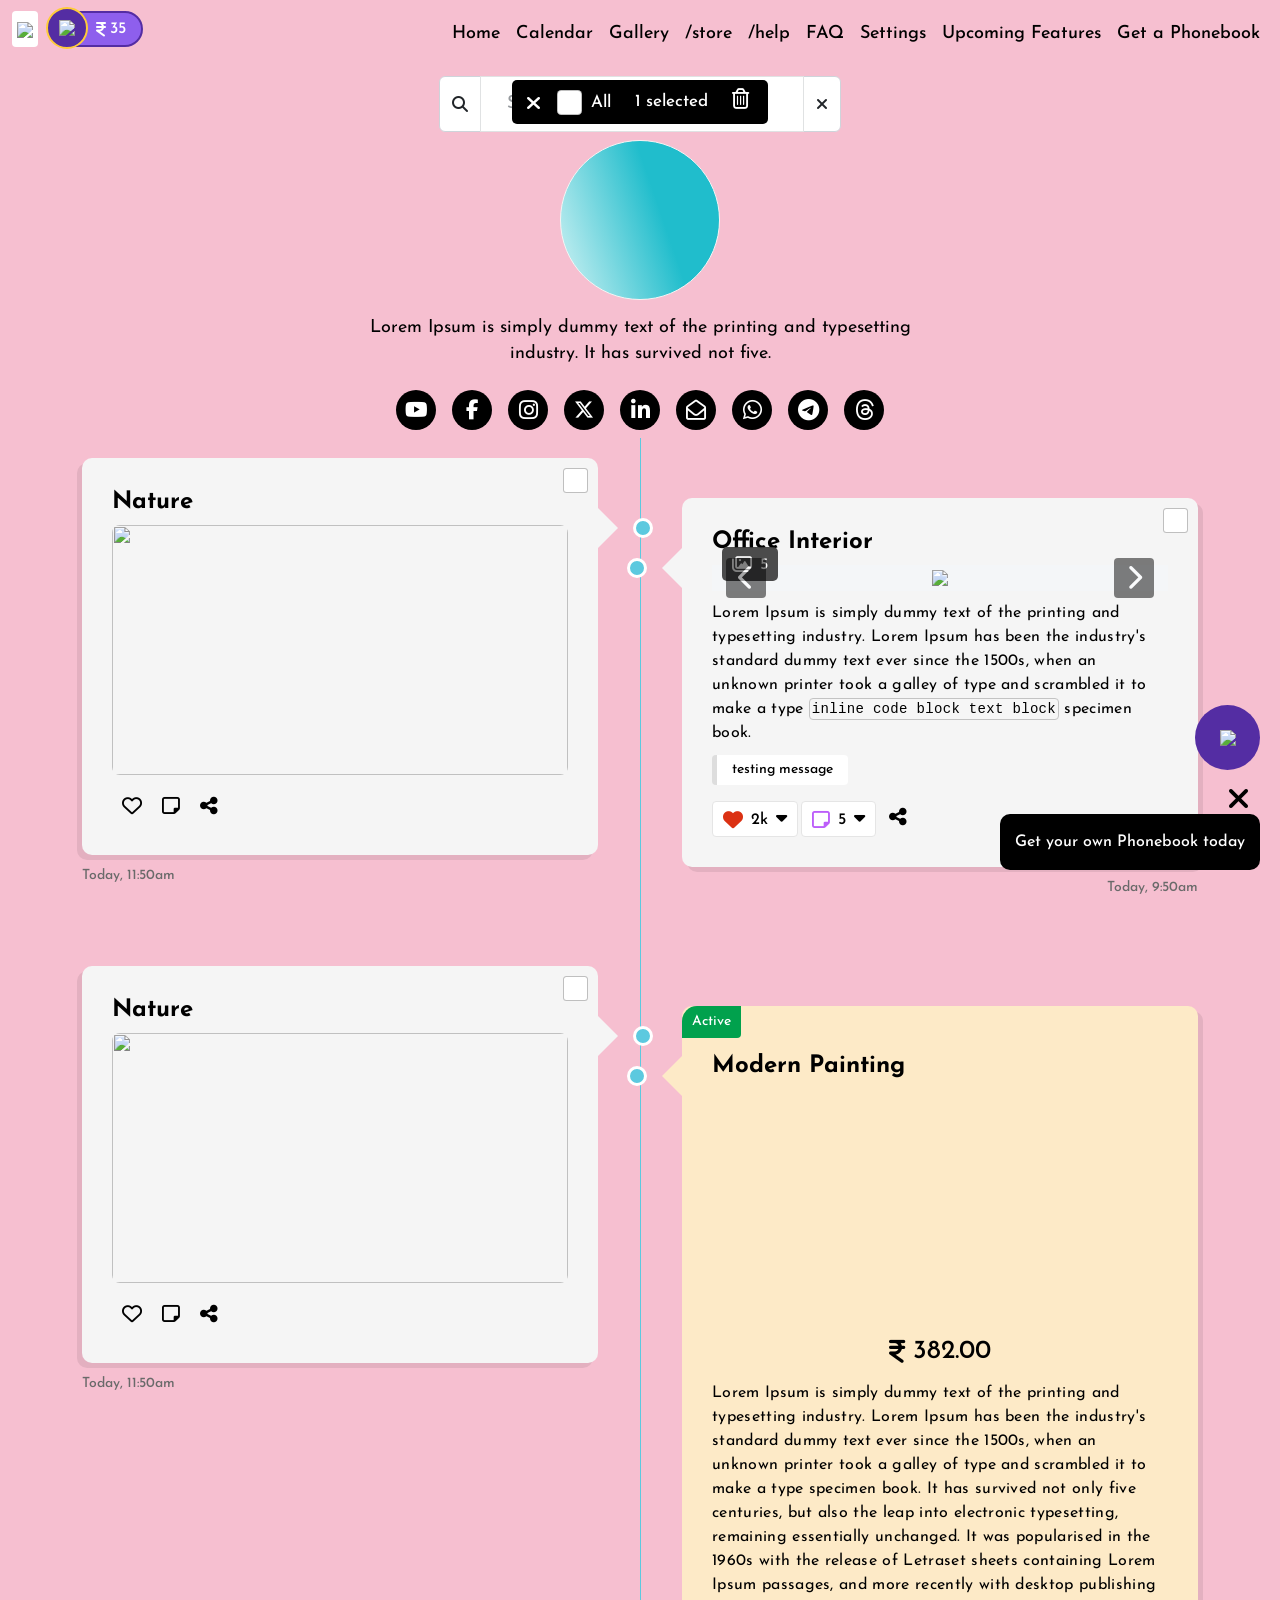
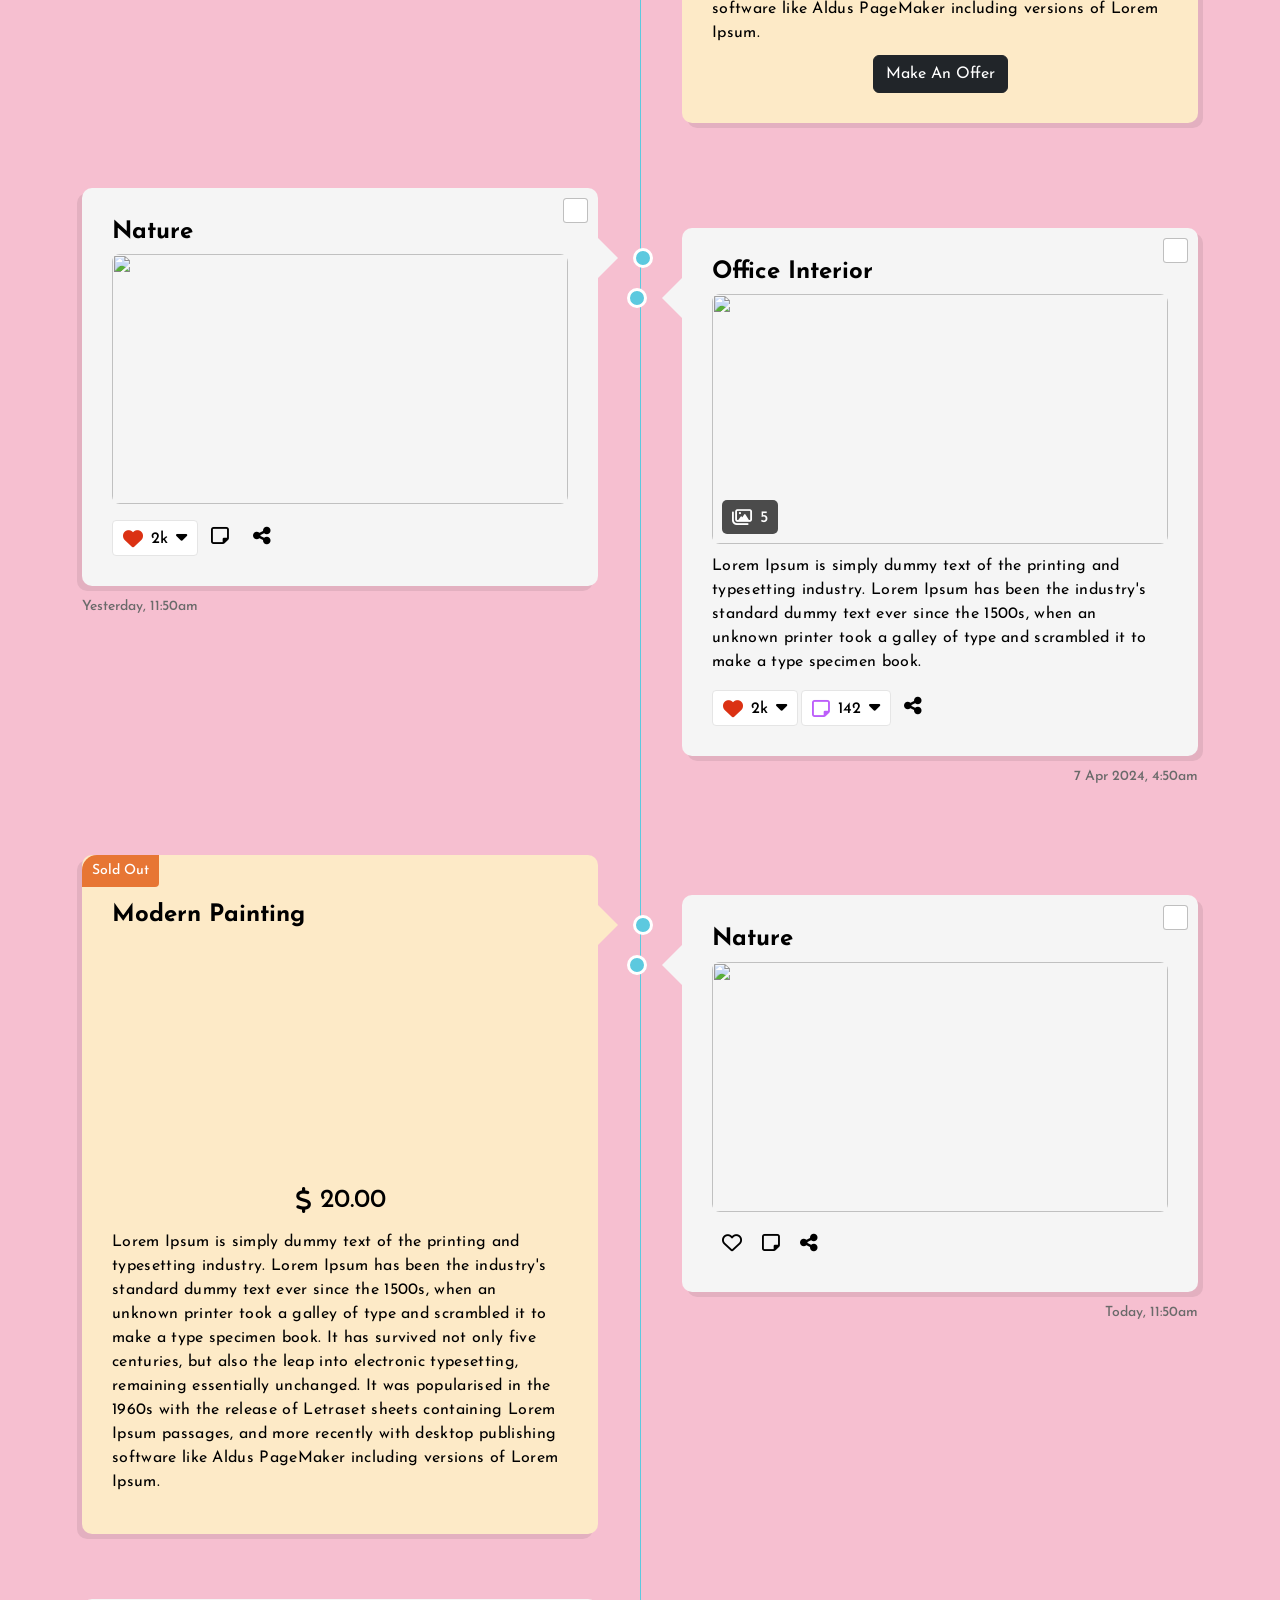
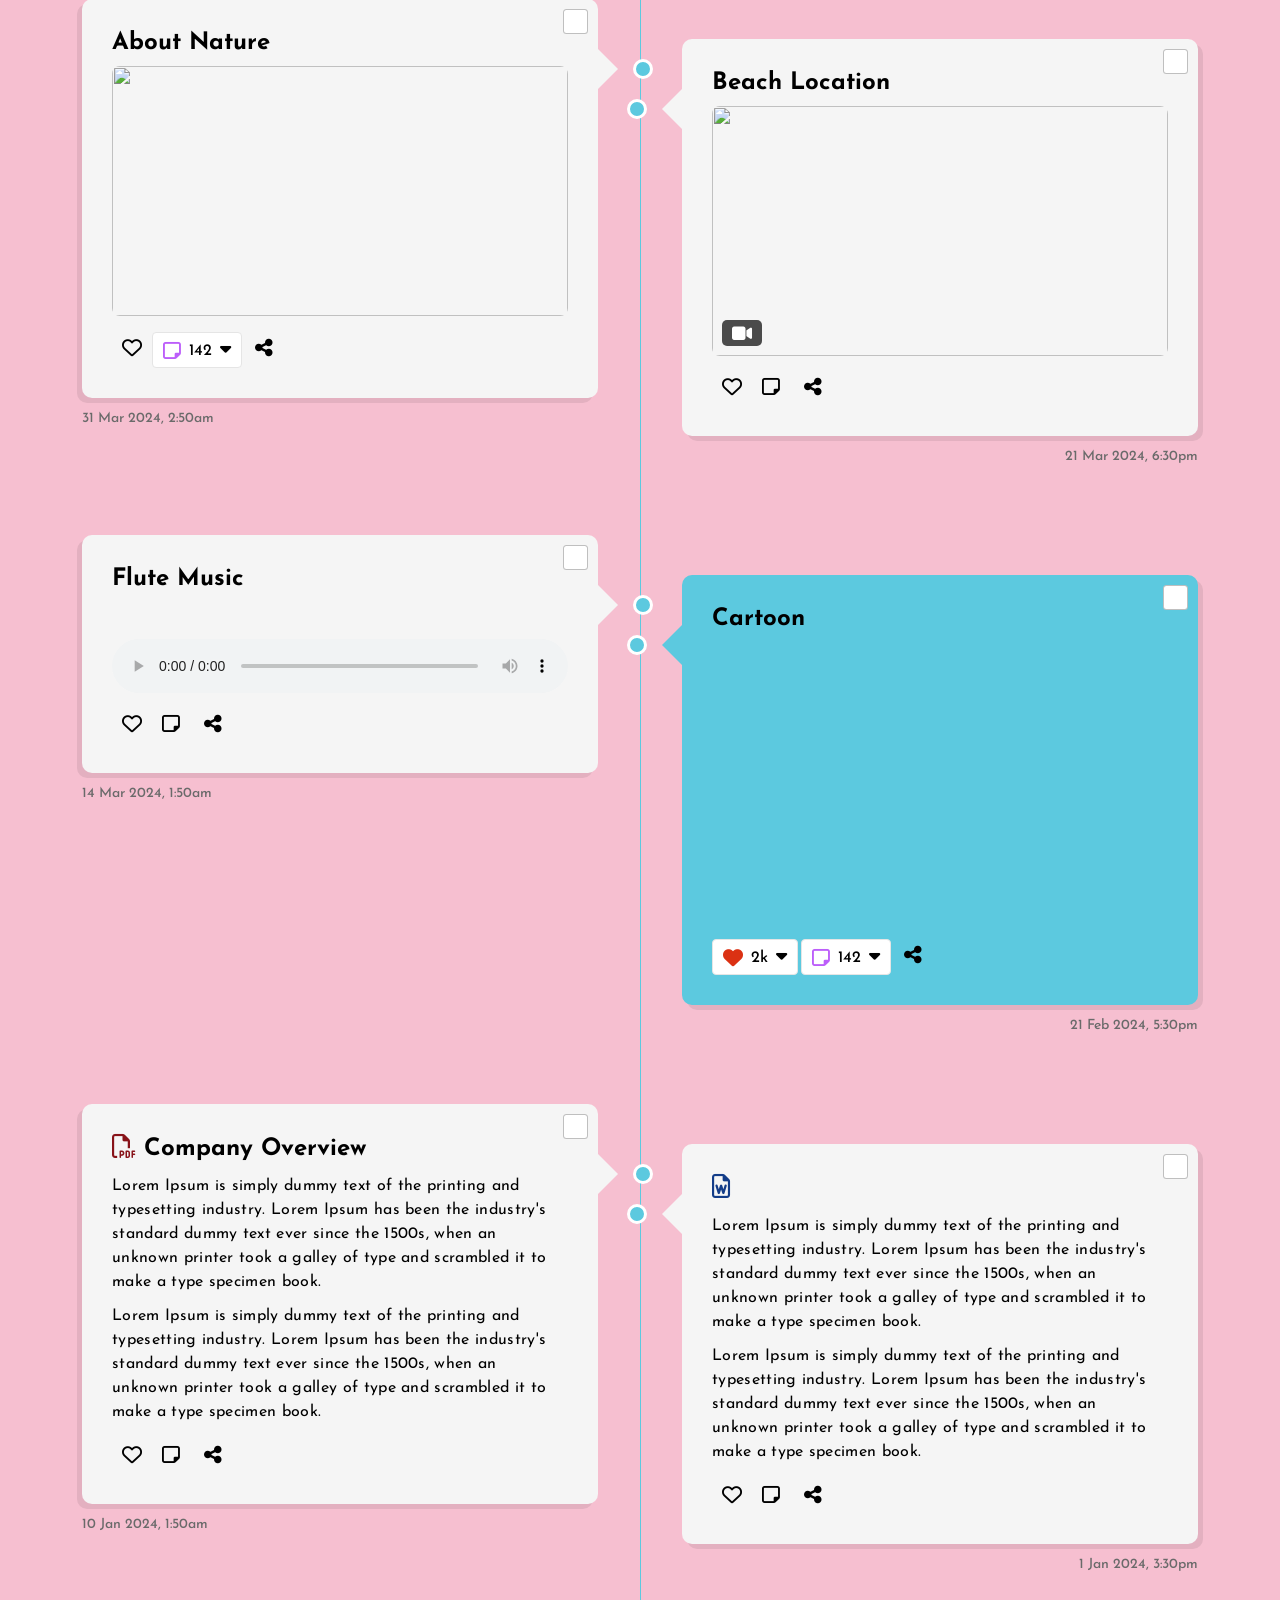
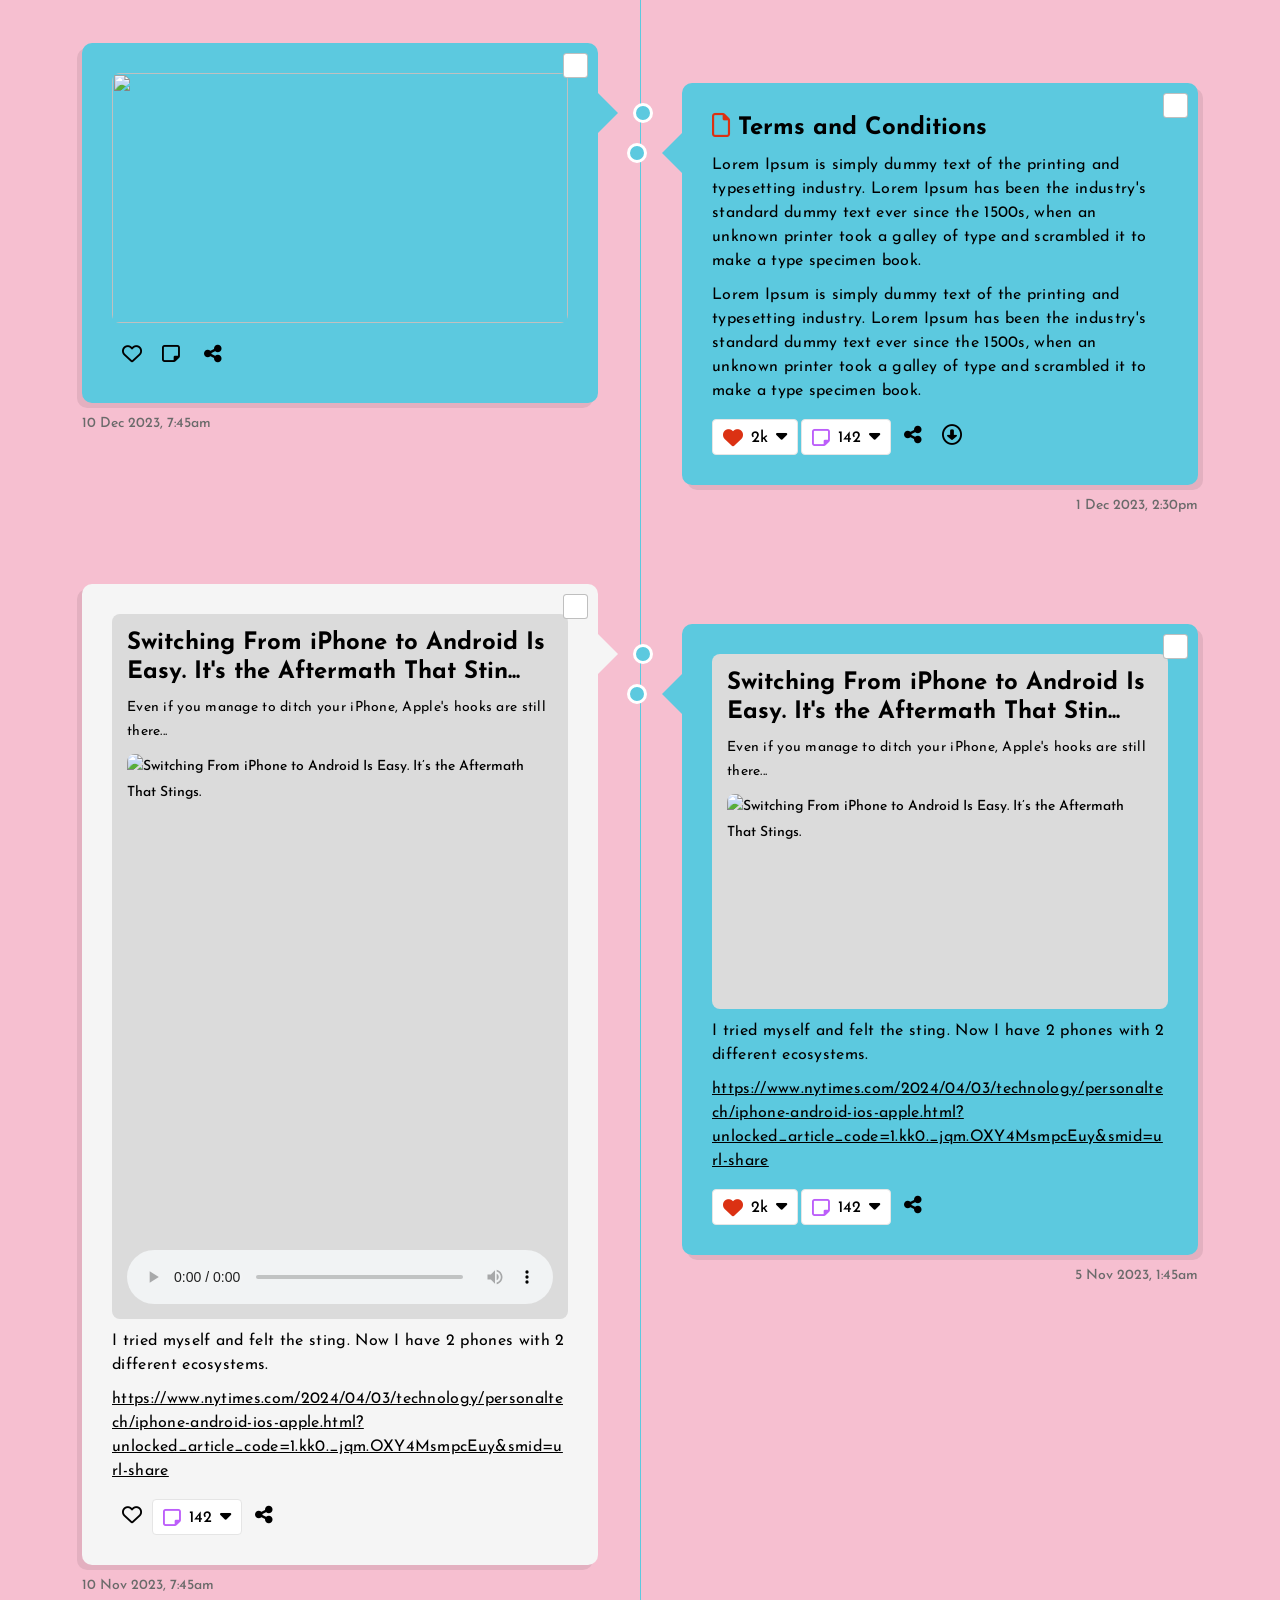
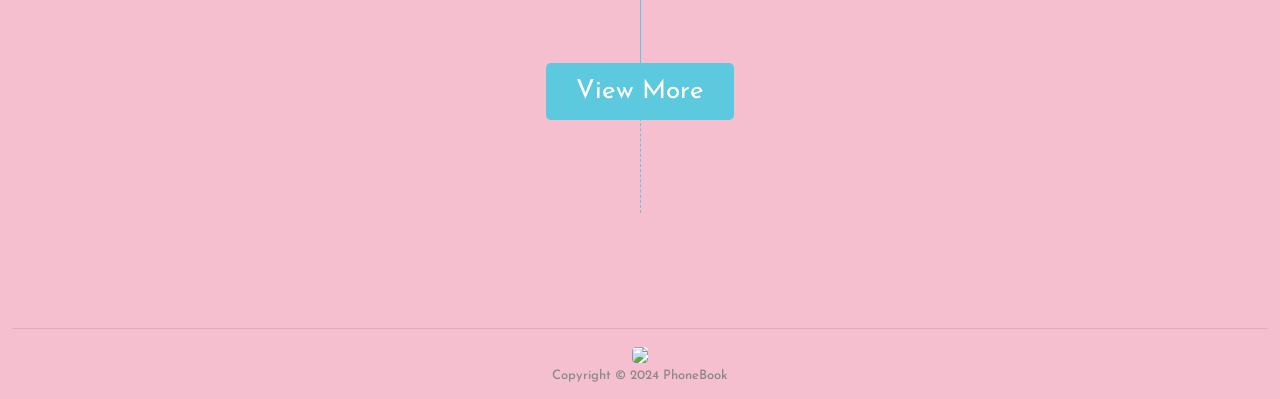
==== index.html @ 270ce1cf "Add files via upload" ====
<!doctype html>
<html class="no-js" lang="zxx">
   

<head>
      <meta charset="utf-8">
      <meta http-equiv="x-ua-compatible" content="ie=edge">
      <title>PhoneBook</title>
      <meta name="description" content="">
      <meta name="viewport" content="width=device-width, initial-scale=1">

      
      <link rel="shortcut icon" href="assets/img/favicon/favicon.ico" type="image/x-icon">
      <link rel="icon" href="assets/img/favicon/favicon.ico" type="image/x-icon">
      <!-- <link rel="shortcut icon" type="image/x-icon" href="assets/img/favicon/favicon.png"> -->

      <link rel="apple-touch-icon" sizes="57x57" href="assets/img/favicon/apple-icon-57x57.png">
      <link rel="apple-touch-icon" sizes="60x60" href="assets/img/favicon/apple-icon-60x60.png">
      <link rel="apple-touch-icon" sizes="72x72" href="assets/img/favicon/apple-icon-72x72.png">
      <link rel="apple-touch-icon" sizes="76x76" href="assets/img/favicon/apple-icon-76x76.png">
      <link rel="apple-touch-icon" sizes="114x114" href="assets/img/favicon/apple-icon-114x114.png">
      <link rel="apple-touch-icon" sizes="120x120" href="assets/img/favicon/apple-icon-120x120.png">
      <link rel="apple-touch-icon" sizes="144x144" href="assets/img/favicon/apple-icon-144x144.png">
      <link rel="apple-touch-icon" sizes="152x152" href="assets/img/favicon/apple-icon-152x152.png">
      <link rel="apple-touch-icon" sizes="180x180" href="assets/img/favicon/apple-icon-180x180.png">
      <link rel="icon" type="image/png" sizes="192x192"  href="assets/img/favicon/android-icon-192x192.png">
      <link rel="icon" type="image/png" sizes="32x32" href="assets/img/favicon/favicon-32x32.png">
      <link rel="icon" type="image/png" sizes="96x96" href="assets/img/favicon/favicon-96x96.png">
      <link rel="icon" type="image/png" sizes="16x16" href="assets/img/favicon/favicon-16x16.png">
      <link rel="manifest" href="assets/img/favicon/manifest.json">
      <meta name="msapplication-TileColor" content="#ffffff">
      <meta name="msapplication-TileImage" content="assets/img/favicon/ms-icon-144x144.png">
      <meta name="theme-color" content="#ffffff">



      <link rel="preconnect" href="https://fonts.googleapis.com">
      <link rel="preconnect" href="https://fonts.gstatic.com" crossorigin>
      <link href="https://fonts.googleapis.com/css2?family=Josefin+Sans:ital,wght@0,100..700;1,100..700&family=Poppins:ital,wght@0,100;0,200;0,300;0,400;0,500;0,600;0,700;0,800;0,900;1,100;1,200;1,300;1,400;1,500;1,600;1,700;1,800;1,900&display=swap" rel="stylesheet">


      <!-- CSS here -->
      <link rel="stylesheet" href="assets/css/bootstrap.css">
      <link rel="stylesheet" href="assets/css/customstyle.css">

      <link rel="stylesheet" href="assets/css/background.css">

      <link rel="stylesheet" href="plugins/css/calendar.css">

      <link rel="stylesheet" href="assets/css/animate.css">
      <!-- <link rel="stylesheet" href="assets/css/font-awesome-pro.css"> -->
      <link rel="stylesheet" href="https://cdnjs.cloudflare.com/ajax/libs/font-awesome/6.5.2/css/all.min.css" integrity="sha512-SnH5WK+bZxgPHs44uWIX+LLJAJ9/2PkPKZ5QiAj6Ta86w+fsb2TkcmfRyVX3pBnMFcV7oQPJkl9QevSCWr3W6A==" crossorigin="anonymous" referrerpolicy="no-referrer" />
      <link rel="stylesheet" href="assets/css/spacing.css">
      <link rel="stylesheet" href="assets/css/main.css">



   </head>
   <body class="accent-custom accent_rose">
      <!-- <body class="accent-custom accent_black"> -->
   <!--<body class="accent-custom">-->

      <div class="content">

     
       <!-- header area start -->
       <header>
         <nav class="navbar navbar-expand-xl fixed-top">
            <div class="container-fluid">
               
             
              <a class="navbar-brand" href="index.html">
               <img src="assets/img/logo.png" border="0" class="desktop_logo"/>
              </a>

              <div class="rewards position-relative me-auto">
               <div class="rewards_imgbg"><img src="assets/img/rewards.png" border="0"/></div>
               <i class="fa-solid fa-indian-rupee-sign me-1"></i>35
              </div>

              <button class="navbar-toggler" type="button" data-bs-toggle="collapse" data-bs-target="#navbarToggler" aria-controls="navbarToggler" aria-expanded="false" aria-label="Toggle navigation">
               <span class="navbar-toggler-icon"><i class="fa-solid fa-bars f_30"></i></span>
             </button>
              
              <div class="collapse navbar-collapse" id="navbarToggler">
                <ul class="navbar-nav ms-auto mb-2 mb-lg-0">
                 
                  <li class="nav-item">
                     <a class="nav-link" href="index.html">Home </a>
                  </li>
                  <li class="nav-item">
                     <a class="nav-link crsr_pntr" data-bs-toggle="modal" data-bs-target="#modalcalendar">Calendar </a>
                  </li>
                  <li class="nav-item">
                     <a class="nav-link" href="gallery.html">Gallery </a>
                  </li>
                  <li class="nav-item">
                     <a class="nav-link" href="store.html">/store </a>
                  </li>
                  <li class="nav-item">
                     <a class="nav-link" href="help.html">/help</a>
                  </li>
                  <li class="nav-item">
                     <a class="nav-link" href="faq.html">FAQ</a>
                  </li>
                  <li class="nav-item">
                     <a class="nav-link" href="settings.html">Settings</a>
                  </li>
                  <li class="nav-item">
                     <a class="nav-link" href="upcoming_features.html">Upcoming Features</a>
                  </li> 
                  <li class="nav-item">
                     <a class="nav-link" href="get_phonebook.html">Get a Phonebook</a>
                  </li>
                
                </ul>
              </div>

              <div class="header_icons header_myprofile_div" style="display: none;">

               <!-- <div class="nav-item dropdown">
                  <a class="nav-link dropdown-toggle" href="#" id="navbarTogglerDropdown" role="button" data-bs-toggle="dropdown" aria-expanded="false">
                     <span class="header_all_icon"><i class="fa-solid fa-circle-user f_30" title="Profile"></i></span>
                  </a>
                  <ul class="dropdown-menu dropdown-menu-end" aria-labelledby="navbarTogglerDropdown">
                    <li><a class="dropdown-item" href="#">Login</a></li>
                    <li><a class="dropdown-item" href="#">Signup</a></li>
                    <li><hr class="dropdown-divider"></li>
                    <li><a class="dropdown-item" href="#">Logout</a></li>
                  </ul>
               </div> -->

               <span class="header_all_icon">
                  <!-- <i class="fa-solid fa-circle-user f_30" title="Profile"></i> -->
                  <span class="nav_user contact_pic bg_contact1 mr-3 ml-3">
                     A
                  </span>
               </span>
              
            </div>
   
            </div>
          </nav>
      </header>
      <!-- header area end -->


      <main>

         <!-- shop area start -->
         <section class="tp-shop-area pt-140 pb-120">
            <div class="container-fluid">

               <div class="row justify-content-center searchwrapper">
                  <div class="col-12 col-lg-4 col-xl-4">
                     <div class="position-relative searchmrgntop">
                     <div class="input-group mb-3">
                        <span class="input-group-text">
                           <i class="fa-solid fa-magnifying-glass crsr_pntr"></i>
                        </span>
                        <input type="text" class="form-control search_frmcntrl" placeholder="Search">
                        <!--Clear search - show this span when needed and NOT by default-->
                        <span class="input-group-text">
                           <i class="fa-solid fa-xmark crsr_pntr"></i>
                        </span>
                        <!--Clear search - show this span when needed and NOT by default-->
                        
                     </div>

                     <div class="search_suggestion_div" style="display: none;">
                        <div class="search_suggest_list scrollbar_style">
                           <div class="search_suggest_item">Beach Location</div>
                           <div class="search_suggest_item">Coffee</div>
                           <div class="search_suggest_item">Company Overview</div>
                           <div class="search_suggest_item">Conditions</div>
                           <div class="search_suggest_item">Interior</div>
                           <div class="search_suggest_item">Nature</div>
                           <div class="search_suggest_item">Printer</div>
                           <div class="search_suggest_item">Terms</div>
                        </div>
                     </div>

                     </div>

                      
                  </div>
               </div> 


               <div class="row">
                  <div class="col-12 col-lg-12 col-xl-12">
                     <div class="tp-shop-main-wrapper bg-white">
                        
                        <div>
                        <div class="tp_profilephoto_wrapper">
                           <div class="tp_profilephoto_imgwrapper" style="background: rgb(175,232,236);
                           background: -moz-linear-gradient(71deg, rgba(175,232,236,1) 12%, rgba(32,189,204,1) 61%);
                           background: -webkit-linear-gradient(71deg, rgba(175,232,236,1) 12%, rgba(32,189,204,1) 61%);
                           background: linear-gradient(71deg, rgba(175,232,236,1) 12%, rgba(32,189,204,1) 61%);
                           filter: progid:DXImageTransform.Microsoft.gradient(startColorstr="#afe8ec",endColorstr="#20bdcc",GradientType=1);">
                              <!-- <img src="assets/img/avatar1.png" border="0"/> -->
                           </div>

                           <div class="tp_profilephoto_imgwrapper" style="display:none;">
                              <img src="assets/img/avatar1.png" border="0"/>
                           </div>

                           <!-- <div class="w-100 text-center mt-4 mb-25">
                              <h2>Today <span class="crsr_pntr f_lightblue" data-bs-toggle="modal" data-bs-target="#modalcalendar"><i class="fa-regular fa-calendar-days ms-3 f_30"></i></span></h2>
                           </div> -->

                        </div>    

                        <div class="tp_profilephoto_wrapper" style="display: none;">
                           <div class="tp_profilephoto_imgwrapper_badge">
                              <img src="assets/img/badges/youtube_fan.png" border="0"/>
                           </div>

                        </div>  
                        
                        <div class="aboutme_wrapper mt-15">
                           <div class="container">
                              <div class="row justify-content-center">
                              <div class="col-12 col-sm-10 col-md-8 col-lg-6">
                                <p>Lorem Ipsum is simply dummy text of the printing and typesetting industry. It has survived not five.</p>
                                <div class="myprofiles_div">
                                 <a href="#" target="_blank" class="m-2">
                                  <div class="myprofiles_list bg_singleclr">
                                    <i class="fa-brands fa-youtube f_20"></i>
                                  </div>
                                 </a>

                                 <a href="#" target="_blank" class="m-2">
                                    <div class="myprofiles_list bg_singleclr">
                                      <i class="fa-brands fa-facebook-f f_20"></i>
                                    </div>
                                 </a>

                                 <a href="#" target="_blank" class="m-2">
                                    <div class="myprofiles_list bg_singleclr">
                                      <i class="fa-brands fa-instagram f_22"></i>
                                    </div>
                                 </a>

                                 <a href="#" target="_blank" class="m-2">
                                    <div class="myprofiles_list bg_singleclr">
                                      <i class="fa-brands fa-x-twitter f_20"></i>
                                    </div>
                                 </a>

                                 <a href="#" target="_blank" class="m-2">
                                    <div class="myprofiles_list bg_singleclr">
                                      <i class="fa-brands fa-linkedin-in f_22"></i>
                                    </div>
                                 </a>

                                 <a href="#" target="_blank" class="m-2">
                                    <div class="myprofiles_list bg_singleclr">
                                       <i class="fa-regular fa-envelope-open f_20"></i>
                                    </div>
                                 </a>

                                 <a href="#" target="_blank" class="m-2">
                                    <div class="myprofiles_list bg_singleclr">
                                       <i class="fa-brands fa-whatsapp f_22"></i>
                                    </div>
                                 </a>

                                 <a href="#" target="_blank" class="m-2">
                                    <div class="myprofiles_list bg_singleclr">
                                       <i class="fa-brands fa-telegram f_22"></i>
                                    </div>
                                 </a>

                                 <a href="#" target="_blank" class="m-2">
                                    <div class="myprofiles_list bg_singleclr">
                                       <i class="fa-brands fa-threads f_22"></i>
                                    </div>
                                 </a>



                                
                                </div>
                              </div>
                              </div>
                           </div>
                        </div>

                       <div class="tp_image_gallery">
                        <!--<div class="container">--> <!--REMOVE THIS CONTAINER-->
                            <section class="white-bg padding-top-bottom">
                                <div class="container">
                                    <div class="timeline">
                                        <!-- <div class="date-title">
                                            <span>
                                              <a href="#"><span class="p-0 me-2 datearrow" data-bs-toggle="modal" data-bs-target="#modalcalendar"><i class="fa-regular fa-arrow-left-long"></i></span></a> Today <a href="#"><span class="p-0 ms-2 datearrow" data-bs-toggle="modal" data-bs-target="#modalcalendar"><i class="fa-regular fa-arrow-right-long"></i></span></a>
                                            </span>
                                        </div> -->

                                        <div class="row">
                                            <div class="col-12 col-sm-12 col-md-6 news-item">
                                                <div class="news-content">

                                                   <div class="chkbx_div">
                                                      <div class="chkbx_innerdiv"><input class="form-check-input checkboxdel" type="checkbox" id="checkboxdel1" value=""></div>
                                                    </div>
                                                  
                                                    <h2 class="news-title">Nature</h2>
                                                    <div class="news-media" data-bs-toggle="modal" data-bs-target="#modalviewimage">
                                                            <img class="img-responsive" src="assets/img/sample1.jpeg" alt="">
                                                    </div>
                                                    <!-- <p>Lorem Ipsum is simply dummy text of the printing and typesetting industry. </p> -->

                                                    <div class="allcontent_wrapper mt-3">
                                                   
      
                                                         <div class="doc_type">
                                                            <span class="crsr_pntr"><i class="fa-regular fa-heart" data-bs-toggle="modal" data-bs-target="#modallikecomment"></i><!--<i class="fa-solid fa-heart"></i>--></span>
                                                         </div>

                                                         <div class="doc_type">
                                                            <span class="crsr_pntr"><i class="fa-regular fa-note-sticky"  data-bs-toggle="modal" data-bs-target="#modallikecomment"></i></span>
                                                         </div>
      
                                                         <div class="doc_type">
                                                            
                                                            <div class="btn-group share_btngrp">
                                                               <button class="dropdown-toggle" type="button" data-bs-toggle="dropdown" aria-expanded="false">
                                                                  <span class="crsr_pntr"><i class="fa-solid fa-share-nodes"></i></span>
                                                               </button>
                                                               <ul class="dropdown-menu mt-4">
                                                                  <a href="#"><i class="fa-regular fa-clipboard f_19"></i></a>
                                                                  <a href="#"><i class="fa-brands fa-whatsapp fc_whatsapp"></i></a>
                                                                  <a href="#"><i class="fa-brands fa-facebook-f fc_facebook"></i></a>
                                                                  <a href="#"><i class="fa-brands fa-x-twitter fc_twitter"></i></a>
                                                                  <a href="#"><i class="fa-brands fa-instagram fc_instagram f_22"></i></a>
                                                                  <a href="#"><i class="fa-brands fa-linkedin-in fc_linkedin f_22"></i></a>
                                                                </ul>
                                                             </div>
                                                         </div>

                                                         <!-- <div class="doc_type">
                                                            <span class="crsr_pntr"><i class="fa-regular fa-clipboard"></i></span>
                                                         </div>
      
                                                         <div class="doc_type">
                                                            <span class="crsr_pntr"><i class="fa-regular fa-circle-down"></i></span>
                                                         </div> -->
      
                                                
      
                                                      <!-- <div class="col-6 col-lg-6">
      
                                                         <div class="d-flex flex-row flex-wrap justify-content-end">
      
                                                         <div class="doc_type">
                                                            <span class="crsr_pntr"><i class="fa-regular fa-clipboard"></i></span>
                                                         </div>
      
                                                         <div class="doc_type">
                                                            <span class="crsr_pntr"><i class="fa-regular fa-circle-down"></i></span>
                                                         </div>
      
                                                         </div>
      
                                                      </div>    -->
      
                                                    </div>

                                                  

                                                    
                                                </div>
                                                <div class="timestamp pt-2">Today, 11:50am</div>
                                                
                                            </div>
                        
                                            <div class="col-12 col-sm-12 col-md-6 news-item right">
                                               <div class="news-content">

                                                <div class="chkbx_div">
                                                   <div class="chkbx_innerdiv"><input class="form-check-input checkboxdel" type="checkbox" id="checkboxdel2" value="" name="checkboxdel2"></div>
                                                 </div>
                                                    
                                                    <h2 class="news-title">Office Interior </h2>
                                                    <!-- <div class="news-media">
                                                            <img class="img-responsive" src="assets/img/sample1.png" alt="">
                                                       
                                                            <div class="dsply_type"><i class="fa-regular fa-images me-2"></i>5</div>

                                                    </div> -->


                                                    <div>
                                                      <div id="carouselphotoIndicators" class="carousel slide" data-bs-ride="carousel" data-bs-pause="false">
                    
                                                         <div class="carousel-inner">
                                                           <div class="carousel-item active">
                                                             <img src="assets/img/sample1.png">
                                                           </div>
                                                           <div class="carousel-item">
                                                            <img src="assets/img/sample2.png">
                                                           </div>
                                                           <div class="carousel-item">
                                                            <img src="assets/img/sample3.png">
                                                           </div>
                                                           <div class="carousel-item">
                                                            <img src="assets/img/sample4.png">
                                                          </div>
                                                          <div class="carousel-item">
                                                            <img src="assets/img/sample5.png">
                                                          </div>
                                                         </div>
                                                         <button class="carousel-control-prev" type="button" data-bs-target="#carouselphotoIndicators" data-bs-slide="prev">
                                                           <span class="carousel-control-prev-icon" aria-hidden="true"><i class="fa-solid fa-chevron-left"></i></span>
                                                           <span class="visually-hidden">Previous</span>
                                                         </button>
                                                         <button class="carousel-control-next" type="button" data-bs-target="#carouselphotoIndicators" data-bs-slide="next">
                                                           <span class="carousel-control-next-icon" aria-hidden="true"><i class="fa-solid fa-chevron-right"></i></span>
                                                           <span class="visually-hidden">Next</span>
                                                         </button>

                                                         <div class="dsply_type"><i class="fa-regular fa-images me-2"></i>5</div>

                                                       </div>

                                                       
                                                    </div>


                                                    <p>Lorem Ipsum is simply dummy text of the printing and typesetting industry. Lorem Ipsum has been the industry's standard dummy text ever since the 1500s, when an unknown printer took a galley of type and scrambled it to make a type <code class="codebrdr">inline code block text block</code>
                                                      specimen book.
                                                   </p>
                                                   <blockquote class="blockqte_bg">testing message</blockquote>

                                                   <div class="allcontent_wrapper mt-3">
      
                                                         <div class="doc_type doc_bg">
                                                            <span class="crsr_pntr"><!--<i class="fa-regular fa-heart"></i>--><i class="fa-solid fa-heart f_red me-2 posrel_top3"></i>2k<i class="fa-solid fa-caret-down f_18 like_view1 ms-2"></i></span>
                                                         </div>

                                                        

      
                                                         <div class="doc_type doc_bg">
                                                            <span class="crsr_pntr"><i class="fa-regular fa-note-sticky f_purple me-2 posrel_top3"></i>5<i class="fa-solid fa-caret-down f_18 comment_view1 ms-2"></i></span>
                                                         </div>
      
                                                         <div class="doc_type">
                                                            
                                                            <div class="btn-group share_btngrp">
                                                               <button class="dropdown-toggle" type="button" data-bs-toggle="dropdown" aria-expanded="false">
                                                                  <span class="crsr_pntr"><i class="fa-solid fa-share-nodes"></i></span>
                                                               </button>
                                                               <ul class="dropdown-menu mt-4">
                                                                  <a href="#"><i class="fa-regular fa-clipboard f_19"></i></a>
                                                                  <a href="#"><i class="fa-brands fa-whatsapp fc_whatsapp"></i></a>
                                                                  <a href="#"><i class="fa-brands fa-facebook-f fc_facebook"></i></a>
                                                                  <a href="#"><i class="fa-brands fa-x-twitter fc_twitter"></i></a>
                                                                  <a href="#"><i class="fa-brands fa-instagram fc_instagram f_22"></i></a>
                                                                  <a href="#"><i class="fa-brands fa-linkedin-in fc_linkedin f_22"></i></a>
                                                                  
                                                                </ul>
                                                             </div>
                                                         </div>

                                                         <!-- <div class="doc_type">
                                                            <span class="crsr_pntr"><i class="fa-regular fa-clipboard"></i></span>
                                                         </div>
      
                                                         <div class="doc_type">
                                                            <span class="crsr_pntr"><i class="fa-regular fa-circle-down"></i></span>
                                                         </div> -->
      
                                                      <!-- <div class="col-6 col-lg-6">
      
                                                         <div class="d-flex flex-row flex-wrap justify-content-end">
      
                                                         <div class="doc_type">
                                                            <span class="crsr_pntr"><i class="fa-regular fa-clipboard"></i></span>
                                                         </div>
      
                                                         <div class="doc_type">
                                                            <span class="crsr_pntr"><i class="fa-regular fa-circle-down"></i></span>
                                                         </div>
      
                                                         </div>
      
                                                      </div>    -->
      
                                                   </div>

                                                   <div class="comment_overlay scrollbar_style like_section1" style="display: none;">
                                                      

                                                      <div class="card bg_transparent">
                                                       <div class="card-header nobrdr_rds brdr_btm_line post_comments_header">
                                                         <div class="d-flex flex-row flex-wrap w-100">
                                                         <div class="col-7 f_white f_20">Likes</div>
                                                         <div class="col-5 justify-content-end txtalgn_rgt"><a class="like_close1 crsr_pntr"><i class="fa-solid fa-xmark f_white f_20 pt-1"></i></a></div>
                                                         </div>
                                                       </div>

                                                      <div class="card-body">

                                                      <div class="post_comments_list">

                                                         <!-- <div class="w-100 text-center py-3 f_17 f_white">No likes yet</div> -->

                                                        <div class="post_comments_item mb-2">

                                                         <div class="post_comments_thumb">
                                                            <div class="tp_profilephoto_wrapper">
                                                               <div class="tp_profilephoto_imgwrapper" style="display:none; background: rgb(175,232,236);
                                                               background: -moz-linear-gradient(71deg, rgba(175,232,236,1) 12%, rgba(32,189,204,1) 61%);
                                                               background: -webkit-linear-gradient(71deg, rgba(175,232,236,1) 12%, rgba(32,189,204,1) 61%);
                                                               background: linear-gradient(71deg, rgba(175,232,236,1) 12%, rgba(32,189,204,1) 61%);
                                                               filter: progid:DXImageTransform.Microsoft.gradient(startColorstr="#afe8ec",endColorstr="#20bdcc",GradientType=1);">
                                                                  <!-- <img src="assets/img/avatar1.png" border="0"/> -->
                                                               </div>
                                    
                                                               <div class="tp_profilephoto_imgwrapper">
                                                                  <img src="assets/img/avatar1.png" border="0"/>
                                                               </div>
                                    
                                    
                                                            </div>    
                                                         </div>

                                                         <div class="post_comments_content">
                                                              <div class="f_grey">today 11:50am</div>
                                                              <p class="w-100 mt-0">andrew</p>
                                                          
                                                          </div>




                                                        </div>

                                                        <div class="post_comments_item mb-2">

                                                         <div class="post_comments_thumb">
                                                            <div class="tp_profilephoto_wrapper">
                                                               <div class="tp_profilephoto_imgwrapper" style="display:none; background: rgb(175,232,236);
                                                               background: -moz-linear-gradient(71deg, rgba(175,232,236,1) 12%, rgba(32,189,204,1) 61%);
                                                               background: -webkit-linear-gradient(71deg, rgba(175,232,236,1) 12%, rgba(32,189,204,1) 61%);
                                                               background: linear-gradient(71deg, rgba(175,232,236,1) 12%, rgba(32,189,204,1) 61%);
                                                               filter: progid:DXImageTransform.Microsoft.gradient(startColorstr="#afe8ec",endColorstr="#20bdcc",GradientType=1);">
                                                                  <!-- <img src="assets/img/avatar1.png" border="0"/> -->
                                                               </div>
                                    
                                                               <div class="tp_profilephoto_imgwrapper">
                                                                  <img src="assets/img/sample1.jpeg" border="0"/>
                                                               </div>
                                    
                                    
                                                            </div>    
                                                         </div>

                                                         <div class="post_comments_content">
                                                            <div class="f_grey">yesterday 4:35pm</div>

                                                              <p class="w-100 mt-0">catherine</p>
                                                          
                                                          </div>




                                                        </div>

                                                        <div class="post_comments_item mb-2">

                                                         <div class="post_comments_thumb">
                                                            <div class="tp_profilephoto_wrapper">
                                                               <div class="tp_profilephoto_imgwrapper" style="background: rgb(175,232,236);
                                                               background: -moz-linear-gradient(71deg, rgba(175,232,236,1) 12%, rgba(32,189,204,1) 61%);
                                                               background: -webkit-linear-gradient(71deg, rgba(175,232,236,1) 12%, rgba(32,189,204,1) 61%);
                                                               background: linear-gradient(71deg, rgba(175,232,236,1) 12%, rgba(32,189,204,1) 61%);
                                                               filter: progid:DXImageTransform.Microsoft.gradient(startColorstr="#afe8ec",endColorstr="#20bdcc",GradientType=1);">
                                                                  <!-- <img src="assets/img/avatar1.png" border="0"/> -->
                                                               </div>
                                    
                                                               <div class="tp_profilephoto_imgwrapper" style="display:none; ">
                                                                  <img src="assets/img/sample1.jpeg" border="0"/>
                                                               </div>
                                    
                                    
                                                            </div>    
                                                         </div>

                                                         <div class="post_comments_content">
                                                            <div class="f_grey">7 Apr 2024, 4:50am</div>
                                                            <p class="w-100 mt-0">ramalaila</p>
                                                          
                                                          </div>
                                                        </div>


                                                        <div class="post_comments_item mb-2">

                                                         <div class="post_comments_thumb">
                                                            <div class="tp_profilephoto_wrapper">
                                                               <div class="tp_profilephoto_imgwrapper" style="background: rgb(175,232,236);
                                                               background: -moz-linear-gradient(71deg, rgba(175,232,236,1) 12%, rgba(32,189,204,1) 61%);
                                                               background: -webkit-linear-gradient(71deg, rgba(175,232,236,1) 12%, rgba(32,189,204,1) 61%);
                                                               background: linear-gradient(71deg, rgba(175,232,236,1) 12%, rgba(32,189,204,1) 61%);
                                                               filter: progid:DXImageTransform.Microsoft.gradient(startColorstr="#afe8ec",endColorstr="#20bdcc",GradientType=1);">
                                                                  <!-- <img src="assets/img/avatar1.png" border="0"/> -->
                                                               </div>
                                    
                                                               <div class="tp_profilephoto_imgwrapper" style="display:none; ">
                                                                  <img src="assets/img/sample1.jpeg" border="0"/>
                                                               </div>
                                    
                                    
                                                            </div>    
                                                         </div>

                                                         <div class="post_comments_content">
                                                            <div class="f_grey">7 Apr 2024, 1:50am</div>
                                                            <p class="w-100 mt-0">yalini</p>
                                                          
                                                          </div>
                                                        </div>

                                                        <div class="post_comments_item mb-2">

                                                         <div class="post_comments_thumb">
                                                            <div class="tp_profilephoto_wrapper">
                                                               <div class="tp_profilephoto_imgwrapper" style="background: rgb(175,232,236);
                                                               background: -moz-linear-gradient(71deg, rgba(175,232,236,1) 12%, rgba(32,189,204,1) 61%);
                                                               background: -webkit-linear-gradient(71deg, rgba(175,232,236,1) 12%, rgba(32,189,204,1) 61%);
                                                               background: linear-gradient(71deg, rgba(175,232,236,1) 12%, rgba(32,189,204,1) 61%);
                                                               filter: progid:DXImageTransform.Microsoft.gradient(startColorstr="#afe8ec",endColorstr="#20bdcc",GradientType=1);">
                                                                  <!-- <img src="assets/img/avatar1.png" border="0"/> -->
                                                               </div>
                                    
                                                               <div class="tp_profilephoto_imgwrapper" style="display:none; ">
                                                                  <img src="assets/img/sample1.jpeg" border="0"/>
                                                               </div>
                                    
                                    
                                                            </div>    
                                                         </div>

                                                         <div class="post_comments_content">
                                                            <div class="f_grey">1 Apr 2024, 1:50am</div>
                                                              <p class="w-100 mt-0">daniel</p>
                                                          
                                                          </div>
                                                        </div>

                                                        <div class="post_comments_item mb-2">

                                                         <div class="post_comments_thumb">
                                                            <div class="tp_profilephoto_wrapper">
                                                               <div class="tp_profilephoto_imgwrapper" style="background: rgb(175,232,236);
                                                               background: -moz-linear-gradient(71deg, rgba(175,232,236,1) 12%, rgba(32,189,204,1) 61%);
                                                               background: -webkit-linear-gradient(71deg, rgba(175,232,236,1) 12%, rgba(32,189,204,1) 61%);
                                                               background: linear-gradient(71deg, rgba(175,232,236,1) 12%, rgba(32,189,204,1) 61%);
                                                               filter: progid:DXImageTransform.Microsoft.gradient(startColorstr="#afe8ec",endColorstr="#20bdcc",GradientType=1);">
                                                                  <!-- <img src="assets/img/avatar1.png" border="0"/> -->
                                                               </div>
                                    
                                                               <div class="tp_profilephoto_imgwrapper" style="display:none; ">
                                                                  <img src="assets/img/sample1.jpeg" border="0"/>
                                                               </div>
                                    
                                    
                                                            </div>    
                                                         </div>

                                                         <div class="post_comments_content">
                                                            <div class="f_grey">31 Mar 2024, 12:50am</div>
                                                              <p class="w-100 mt-0">tapsi</p>
                                                          
                                                          </div>
                                                        </div>

                                                        <div class="post_comments_item mb-2">

                                                         <div class="post_comments_thumb">
                                                            <div class="tp_profilephoto_wrapper">
                                                               <div class="tp_profilephoto_imgwrapper" style="background: rgb(175,232,236);
                                                               background: -moz-linear-gradient(71deg, rgba(175,232,236,1) 12%, rgba(32,189,204,1) 61%);
                                                               background: -webkit-linear-gradient(71deg, rgba(175,232,236,1) 12%, rgba(32,189,204,1) 61%);
                                                               background: linear-gradient(71deg, rgba(175,232,236,1) 12%, rgba(32,189,204,1) 61%);
                                                               filter: progid:DXImageTransform.Microsoft.gradient(startColorstr="#afe8ec",endColorstr="#20bdcc",GradientType=1);">
                                                                  <!-- <img src="assets/img/avatar1.png" border="0"/> -->
                                                               </div>
                                    
                                                               <div class="tp_profilephoto_imgwrapper" style="display:none; ">
                                                                  <img src="assets/img/sample1.jpeg" border="0"/>
                                                               </div>
                                    
                                    
                                                            </div>    
                                                         </div>

                                                         <div class="post_comments_content">
                                                            <div class="f_grey">29 Mar 2024, 11:50am</div>
                                                              <p class="w-100 mt-0">krishna</p>
                                                          
                                                          </div>
                                                        </div>

                                                        <div class="post_comments_item mb-2">

                                                         <div class="post_comments_thumb">
                                                            <div class="tp_profilephoto_wrapper">
                                                               <div class="tp_profilephoto_imgwrapper" style="background: rgb(175,232,236);
                                                               background: -moz-linear-gradient(71deg, rgba(175,232,236,1) 12%, rgba(32,189,204,1) 61%);
                                                               background: -webkit-linear-gradient(71deg, rgba(175,232,236,1) 12%, rgba(32,189,204,1) 61%);
                                                               background: linear-gradient(71deg, rgba(175,232,236,1) 12%, rgba(32,189,204,1) 61%);
                                                               filter: progid:DXImageTransform.Microsoft.gradient(startColorstr="#afe8ec",endColorstr="#20bdcc",GradientType=1);">
                                                                  <!-- <img src="assets/img/avatar1.png" border="0"/> -->
                                                               </div>
                                    
                                                               <div class="tp_profilephoto_imgwrapper" style="display:none; ">
                                                                  <img src="assets/img/sample1.jpeg" border="0"/>
                                                               </div>
                                    
                                    
                                                            </div>    
                                                         </div>

                                                         <div class="post_comments_content">
                                                            <div class="f_grey">15 Mar 2024, 10:00am</div>
                                                              <p class="w-100 mt-0">vikash</p>
                                                          
                                                          </div>
                                                        </div>

                                                        <div class="post_comments_item mb-2">

                                                         <div class="post_comments_thumb">
                                                            <div class="tp_profilephoto_wrapper">
                                                               <div class="tp_profilephoto_imgwrapper" style="background: rgb(175,232,236);
                                                               background: -moz-linear-gradient(71deg, rgba(175,232,236,1) 12%, rgba(32,189,204,1) 61%);
                                                               background: -webkit-linear-gradient(71deg, rgba(175,232,236,1) 12%, rgba(32,189,204,1) 61%);
                                                               background: linear-gradient(71deg, rgba(175,232,236,1) 12%, rgba(32,189,204,1) 61%);
                                                               filter: progid:DXImageTransform.Microsoft.gradient(startColorstr="#afe8ec",endColorstr="#20bdcc",GradientType=1);">
                                                                  <!-- <img src="assets/img/avatar1.png" border="0"/> -->
                                                               </div>
                                    
                                                               <div class="tp_profilephoto_imgwrapper" style="display:none; ">
                                                                  <img src="assets/img/sample1.jpeg" border="0"/>
                                                               </div>
                                    
                                    
                                                            </div>    
                                                         </div>

                                                         <div class="post_comments_content">
                                                            <div class="f_grey">10 Mar 2024, 2:50am</div>
                                                              <p class="w-100 mt-0">anderson</p>
                                                          
                                                          </div>
                                                        </div>

                                                        <div class="post_comments_item mb-2">

                                                         <div class="post_comments_thumb">
                                                            <div class="tp_profilephoto_wrapper">
                                                               <div class="tp_profilephoto_imgwrapper" style="background: rgb(175,232,236);
                                                               background: -moz-linear-gradient(71deg, rgba(175,232,236,1) 12%, rgba(32,189,204,1) 61%);
                                                               background: -webkit-linear-gradient(71deg, rgba(175,232,236,1) 12%, rgba(32,189,204,1) 61%);
                                                               background: linear-gradient(71deg, rgba(175,232,236,1) 12%, rgba(32,189,204,1) 61%);
                                                               filter: progid:DXImageTransform.Microsoft.gradient(startColorstr="#afe8ec",endColorstr="#20bdcc",GradientType=1);">
                                                                  <!-- <img src="assets/img/avatar1.png" border="0"/> -->
                                                               </div>
                                    
                                                               <div class="tp_profilephoto_imgwrapper" style="display:none; ">
                                                                  <img src="assets/img/sample1.jpeg" border="0"/>
                                                               </div>
                                    
                                    
                                                            </div>    
                                                         </div>

                                                         <div class="post_comments_content">
                                                            <div class="f_grey">1 Feb 2024, 2:50am</div>
                                                              <p class="w-100 mt-0">thomas</p>
                                                          
                                                          </div>
                                                        </div>

                                                      </div> 
                                                                  
                                                              
                                                      </div>

                                                      </div>
                                                   </div>


                                                   <div class="comment_overlay scrollbar_style comment_section1" style="display: none;">
                                                      <div class="card bg_transparent">
                                                       <div class="card-header nobrdr_rds brdr_btm_line post_comments_header">
                                                         <div class="d-flex flex-row flex-wrap w-100">
                                                         <div class="col-7 f_white f_20">Comments</div>
                                                         <div class="col-5 justify-content-end txtalgn_rgt"><a class="comment_close1 crsr_pntr"><i class="fa-solid fa-xmark f_white f_20 pt-1"></i></a></div>
                                                         </div>
                                                       </div>

                                                      <div class="card-body">

                                                      <div class="post_comments_list">

                                                         <!-- <div class="w-100 text-center py-3 f_17 f_white">No comments yet</div> -->

                                                        <div class="post_comments_item mb-2">

                                                         <div class="post_comments_thumb">
                                                            <div class="tp_profilephoto_wrapper">
                                                               <div class="tp_profilephoto_imgwrapper" style="display:none; background: rgb(175,232,236);
                                                               background: -moz-linear-gradient(71deg, rgba(175,232,236,1) 12%, rgba(32,189,204,1) 61%);
                                                               background: -webkit-linear-gradient(71deg, rgba(175,232,236,1) 12%, rgba(32,189,204,1) 61%);
                                                               background: linear-gradient(71deg, rgba(175,232,236,1) 12%, rgba(32,189,204,1) 61%);
                                                               filter: progid:DXImageTransform.Microsoft.gradient(startColorstr="#afe8ec",endColorstr="#20bdcc",GradientType=1);">
                                                                  <!-- <img src="assets/img/avatar1.png" border="0"/> -->
                                                               </div>
                                    
                                                               <div class="tp_profilephoto_imgwrapper">
                                                                  <img src="assets/img/avatar1.png" border="0"/>
                                                               </div>
                                    
                                    
                                                            </div>    
                                                         </div>

                                                         <div class="post_comments_content">
                                                              <div class="f_grey">andrew  <i class="fa-solid fa-circle f_6"></i> today 11:50am</div>
                                                              <p class="w-100 mt-0">Interior looks great !</p>
                                                          
                                                          </div>




                                                        </div>

                                                        <div class="post_comments_item mb-2">

                                                         <div class="post_comments_thumb">
                                                            <div class="tp_profilephoto_wrapper">
                                                               <div class="tp_profilephoto_imgwrapper" style="display:none; background: rgb(175,232,236);
                                                               background: -moz-linear-gradient(71deg, rgba(175,232,236,1) 12%, rgba(32,189,204,1) 61%);
                                                               background: -webkit-linear-gradient(71deg, rgba(175,232,236,1) 12%, rgba(32,189,204,1) 61%);
                                                               background: linear-gradient(71deg, rgba(175,232,236,1) 12%, rgba(32,189,204,1) 61%);
                                                               filter: progid:DXImageTransform.Microsoft.gradient(startColorstr="#afe8ec",endColorstr="#20bdcc",GradientType=1);">
                                                                  <!-- <img src="assets/img/avatar1.png" border="0"/> -->
                                                               </div>
                                    
                                                               <div class="tp_profilephoto_imgwrapper">
                                                                  <img src="assets/img/sample1.jpeg" border="0"/>
                                                               </div>
                                    
                                    
                                                            </div>    
                                                         </div>

                                                         <div class="post_comments_content">
                                                            <div class="f_grey">catherine  <i class="fa-solid fa-circle f_6"></i> yesterday 4:35pm</div>

                                                              <p class="w-100 mt-0">Awesome.</p>
                                                          
                                                          </div>




                                                        </div>

                                                        <div class="post_comments_item mb-2">

                                                         <div class="post_comments_thumb">
                                                            <div class="tp_profilephoto_wrapper">
                                                               <div class="tp_profilephoto_imgwrapper" style="background: rgb(175,232,236);
                                                               background: -moz-linear-gradient(71deg, rgba(175,232,236,1) 12%, rgba(32,189,204,1) 61%);
                                                               background: -webkit-linear-gradient(71deg, rgba(175,232,236,1) 12%, rgba(32,189,204,1) 61%);
                                                               background: linear-gradient(71deg, rgba(175,232,236,1) 12%, rgba(32,189,204,1) 61%);
                                                               filter: progid:DXImageTransform.Microsoft.gradient(startColorstr="#afe8ec",endColorstr="#20bdcc",GradientType=1);">
                                                                  <!-- <img src="assets/img/avatar1.png" border="0"/> -->
                                                               </div>
                                    
                                                               <div class="tp_profilephoto_imgwrapper" style="display:none; ">
                                                                  <img src="assets/img/sample1.jpeg" border="0"/>
                                                               </div>
                                    
                                    
                                                            </div>    
                                                         </div>

                                                         <div class="post_comments_content">
                                                            <div class="f_grey">ramalaila  <i class="fa-solid fa-circle f_6"></i> 7 Apr 2024, 4:50am</div>
                                                            <p class="w-100 mt-0">Nice to see.</p>
                                                          
                                                          </div>
                                                        </div>


                                                        <div class="post_comments_item mb-2">

                                                         <div class="post_comments_thumb">
                                                            <div class="tp_profilephoto_wrapper">
                                                               <div class="tp_profilephoto_imgwrapper" style="background: rgb(175,232,236);
                                                               background: -moz-linear-gradient(71deg, rgba(175,232,236,1) 12%, rgba(32,189,204,1) 61%);
                                                               background: -webkit-linear-gradient(71deg, rgba(175,232,236,1) 12%, rgba(32,189,204,1) 61%);
                                                               background: linear-gradient(71deg, rgba(175,232,236,1) 12%, rgba(32,189,204,1) 61%);
                                                               filter: progid:DXImageTransform.Microsoft.gradient(startColorstr="#afe8ec",endColorstr="#20bdcc",GradientType=1);">
                                                                  <!-- <img src="assets/img/avatar1.png" border="0"/> -->
                                                               </div>
                                    
                                                               <div class="tp_profilephoto_imgwrapper" style="display:none; ">
                                                                  <img src="assets/img/sample1.jpeg" border="0"/>
                                                               </div>
                                    
                                    
                                                            </div>    
                                                         </div>

                                                         <div class="post_comments_content">
                                                            <div class="f_grey">suravisha  <i class="fa-solid fa-circle f_6"></i> 7 Apr 2024, 1:50am</div>
                                                            <p class="w-100 mt-0">Lorem Ipsum is simply dummy text of the printing and typesetting industry.</p>
                                                          
                                                          </div>
                                                        </div>

                                                        <div class="post_comments_item mb-2">

                                                         <div class="post_comments_thumb">
                                                            <div class="tp_profilephoto_wrapper">
                                                               <div class="tp_profilephoto_imgwrapper" style="background: rgb(175,232,236);
                                                               background: -moz-linear-gradient(71deg, rgba(175,232,236,1) 12%, rgba(32,189,204,1) 61%);
                                                               background: -webkit-linear-gradient(71deg, rgba(175,232,236,1) 12%, rgba(32,189,204,1) 61%);
                                                               background: linear-gradient(71deg, rgba(175,232,236,1) 12%, rgba(32,189,204,1) 61%);
                                                               filter: progid:DXImageTransform.Microsoft.gradient(startColorstr="#afe8ec",endColorstr="#20bdcc",GradientType=1);">
                                                                  <!-- <img src="assets/img/avatar1.png" border="0"/> -->
                                                               </div>
                                    
                                                               <div class="tp_profilephoto_imgwrapper" style="display:none; ">
                                                                  <img src="assets/img/sample1.jpeg" border="0"/>
                                                               </div>
                                    
                                    
                                                            </div>    
                                                         </div>

                                                         <div class="post_comments_content">
                                                            <div class="f_grey">suravisha  <i class="fa-solid fa-circle f_6"></i> 1 Apr 2024, 1:50am</div>
                                                              <p class="w-100 mt-0">Lorem Ipsum is simply dummy text of the printing and typesetting industry.</p>
                                                          
                                                          </div>
                                                        </div>

                                                        <div class="post_comments_item mb-2">

                                                         <div class="post_comments_thumb">
                                                            <div class="tp_profilephoto_wrapper">
                                                               <div class="tp_profilephoto_imgwrapper" style="background: rgb(175,232,236);
                                                               background: -moz-linear-gradient(71deg, rgba(175,232,236,1) 12%, rgba(32,189,204,1) 61%);
                                                               background: -webkit-linear-gradient(71deg, rgba(175,232,236,1) 12%, rgba(32,189,204,1) 61%);
                                                               background: linear-gradient(71deg, rgba(175,232,236,1) 12%, rgba(32,189,204,1) 61%);
                                                               filter: progid:DXImageTransform.Microsoft.gradient(startColorstr="#afe8ec",endColorstr="#20bdcc",GradientType=1);">
                                                                  <!-- <img src="assets/img/avatar1.png" border="0"/> -->
                                                               </div>
                                    
                                                               <div class="tp_profilephoto_imgwrapper" style="display:none; ">
                                                                  <img src="assets/img/sample1.jpeg" border="0"/>
                                                               </div>
                                    
                                    
                                                            </div>    
                                                         </div>

                                                         <div class="post_comments_content">
                                                            <div class="f_grey">suravisha  <i class="fa-solid fa-circle f_6"></i> 31 Mar 2024, 12:50am</div>
                                                              <p class="w-100 mt-0">Lorem Ipsum is simply dummy text of the printing and typesetting industry.</p>
                                                          
                                                          </div>
                                                        </div>

                                                        <div class="post_comments_item mb-2">

                                                         <div class="post_comments_thumb">
                                                            <div class="tp_profilephoto_wrapper">
                                                               <div class="tp_profilephoto_imgwrapper" style="background: rgb(175,232,236);
                                                               background: -moz-linear-gradient(71deg, rgba(175,232,236,1) 12%, rgba(32,189,204,1) 61%);
                                                               background: -webkit-linear-gradient(71deg, rgba(175,232,236,1) 12%, rgba(32,189,204,1) 61%);
                                                               background: linear-gradient(71deg, rgba(175,232,236,1) 12%, rgba(32,189,204,1) 61%);
                                                               filter: progid:DXImageTransform.Microsoft.gradient(startColorstr="#afe8ec",endColorstr="#20bdcc",GradientType=1);">
                                                                  <!-- <img src="assets/img/avatar1.png" border="0"/> -->
                                                               </div>
                                    
                                                               <div class="tp_profilephoto_imgwrapper" style="display:none; ">
                                                                  <img src="assets/img/sample1.jpeg" border="0"/>
                                                               </div>
                                    
                                    
                                                            </div>    
                                                         </div>

                                                         <div class="post_comments_content">
                                                            <div class="f_grey">suravisha  <i class="fa-solid fa-circle f_6"></i> 29 Mar 2024, 11:50am</div>
                                                              <p class="w-100 mt-0">Lorem Ipsum is simply dummy text of the printing and typesetting industry.</p>
                                                          
                                                          </div>
                                                        </div>

                                                        <div class="post_comments_item mb-2">

                                                         <div class="post_comments_thumb">
                                                            <div class="tp_profilephoto_wrapper">
                                                               <div class="tp_profilephoto_imgwrapper" style="background: rgb(175,232,236);
                                                               background: -moz-linear-gradient(71deg, rgba(175,232,236,1) 12%, rgba(32,189,204,1) 61%);
                                                               background: -webkit-linear-gradient(71deg, rgba(175,232,236,1) 12%, rgba(32,189,204,1) 61%);
                                                               background: linear-gradient(71deg, rgba(175,232,236,1) 12%, rgba(32,189,204,1) 61%);
                                                               filter: progid:DXImageTransform.Microsoft.gradient(startColorstr="#afe8ec",endColorstr="#20bdcc",GradientType=1);">
                                                                  <!-- <img src="assets/img/avatar1.png" border="0"/> -->
                                                               </div>
                                    
                                                               <div class="tp_profilephoto_imgwrapper" style="display:none; ">
                                                                  <img src="assets/img/sample1.jpeg" border="0"/>
                                                               </div>
                                    
                                    
                                                            </div>    
                                                         </div>

                                                         <div class="post_comments_content">
                                                            <div class="f_grey">suravisha  <i class="fa-solid fa-circle f_6"></i> 15 Mar 2024, 10:00am</div>
                                                              <p class="w-100 mt-0">Lorem Ipsum is simply dummy text of the printing and typesetting industry.</p>
                                                          
                                                          </div>
                                                        </div>

                                                        <div class="post_comments_item mb-2">

                                                         <div class="post_comments_thumb">
                                                            <div class="tp_profilephoto_wrapper">
                                                               <div class="tp_profilephoto_imgwrapper" style="background: rgb(175,232,236);
                                                               background: -moz-linear-gradient(71deg, rgba(175,232,236,1) 12%, rgba(32,189,204,1) 61%);
                                                               background: -webkit-linear-gradient(71deg, rgba(175,232,236,1) 12%, rgba(32,189,204,1) 61%);
                                                               background: linear-gradient(71deg, rgba(175,232,236,1) 12%, rgba(32,189,204,1) 61%);
                                                               filter: progid:DXImageTransform.Microsoft.gradient(startColorstr="#afe8ec",endColorstr="#20bdcc",GradientType=1);">
                                                                  <!-- <img src="assets/img/avatar1.png" border="0"/> -->
                                                               </div>
                                    
                                                               <div class="tp_profilephoto_imgwrapper" style="display:none; ">
                                                                  <img src="assets/img/sample1.jpeg" border="0"/>
                                                               </div>
                                    
                                    
                                                            </div>    
                                                         </div>

                                                         <div class="post_comments_content">
                                                            <div class="f_grey">suravisha  <i class="fa-solid fa-circle f_6"></i> 10 Mar 2024, 2:50am</div>
                                                              <p class="w-100 mt-0">Lorem Ipsum is simply dummy text of the printing and typesetting industry.</p>
                                                          
                                                          </div>
                                                        </div>

                                                        <div class="post_comments_item mb-2">

                                                         <div class="post_comments_thumb">
                                                            <div class="tp_profilephoto_wrapper">
                                                               <div class="tp_profilephoto_imgwrapper" style="background: rgb(175,232,236);
                                                               background: -moz-linear-gradient(71deg, rgba(175,232,236,1) 12%, rgba(32,189,204,1) 61%);
                                                               background: -webkit-linear-gradient(71deg, rgba(175,232,236,1) 12%, rgba(32,189,204,1) 61%);
                                                               background: linear-gradient(71deg, rgba(175,232,236,1) 12%, rgba(32,189,204,1) 61%);
                                                               filter: progid:DXImageTransform.Microsoft.gradient(startColorstr="#afe8ec",endColorstr="#20bdcc",GradientType=1);">
                                                                  <!-- <img src="assets/img/avatar1.png" border="0"/> -->
                                                               </div>
                                    
                                                               <div class="tp_profilephoto_imgwrapper" style="display:none; ">
                                                                  <img src="assets/img/sample1.jpeg" border="0"/>
                                                               </div>
                                    
                                    
                                                            </div>    
                                                         </div>

                                                         <div class="post_comments_content">
                                                            <div class="f_grey">suravisha  <i class="fa-solid fa-circle f_6"></i> 1 Feb 2024, 2:50am</div>
                                                              <p class="w-100 mt-0">Lorem Ipsum is simply dummy text of the printing and typesetting industry.</p>
                                                          
                                                          </div>
                                                        </div>

                                                      </div> 
                                                                  
                                                              
                                                      </div>

                                                      </div>
                                                   </div>

                                               </div>
                                               <div class="timestamp txtalgn_rgt pt-2">Today, 9:50am</div>

                                            </div>
                                        </div>

                                        <div class="row">
                                          <div class="col-12 col-sm-12 col-md-6 news-item">
                                              <div class="news-content">

                                                 <div class="chkbx_div">
                                                    <div class="chkbx_innerdiv"><input class="form-check-input checkboxdel" type="checkbox" id="checkboxdel1" value=""></div>
                                                  </div>
                                                
                                                  <h2 class="news-title">Nature</h2>
                                                  <div class="news-media" data-bs-toggle="modal" data-bs-target="#modalviewimage">
                                                          <img class="img-responsive" src="assets/img/sample1.jpeg" alt="">
                                                  </div>
                                                  <!-- <p>Lorem Ipsum is simply dummy text of the printing and typesetting industry. </p> -->

                                                  <div class="allcontent_wrapper mt-3">
                                                 
    
                                                       <div class="doc_type">
                                                          <span class="crsr_pntr"><i class="fa-regular fa-heart" data-bs-toggle="modal" data-bs-target="#modallikecomment"></i><!--<i class="fa-solid fa-heart"></i>--></span>
                                                       </div>

                                                       <div class="doc_type">
                                                          <span class="crsr_pntr"><i class="fa-regular fa-note-sticky"  data-bs-toggle="modal" data-bs-target="#modallikecomment"></i></span>
                                                       </div>
    
                                                       <div class="doc_type">
                                                          
                                                          <div class="btn-group share_btngrp">
                                                             <button class="dropdown-toggle" type="button" data-bs-toggle="dropdown" aria-expanded="false">
                                                                <span class="crsr_pntr"><i class="fa-solid fa-share-nodes"></i></span>
                                                             </button>
                                                             <ul class="dropdown-menu mt-4">
                                                                <a href="#"><i class="fa-regular fa-clipboard f_19"></i></a>
                                                                <a href="#"><i class="fa-brands fa-whatsapp fc_whatsapp"></i></a>
                                                                <a href="#"><i class="fa-brands fa-facebook-f fc_facebook"></i></a>
                                                                <a href="#"><i class="fa-brands fa-x-twitter fc_twitter"></i></a>
                                                                <a href="#"><i class="fa-brands fa-instagram fc_instagram f_22"></i></a>
                                                                <a href="#"><i class="fa-brands fa-linkedin-in fc_linkedin f_22"></i></a>
                                                              </ul>
                                                           </div>
                                                       </div>

                                                       <!-- <div class="doc_type">
                                                          <span class="crsr_pntr"><i class="fa-regular fa-clipboard"></i></span>
                                                       </div>
    
                                                       <div class="doc_type">
                                                          <span class="crsr_pntr"><i class="fa-regular fa-circle-down"></i></span>
                                                       </div> -->
    
                                              
    
                                                    <!-- <div class="col-6 col-lg-6">
    
                                                       <div class="d-flex flex-row flex-wrap justify-content-end">
    
                                                       <div class="doc_type">
                                                          <span class="crsr_pntr"><i class="fa-regular fa-clipboard"></i></span>
                                                       </div>
    
                                                       <div class="doc_type">
                                                          <span class="crsr_pntr"><i class="fa-regular fa-circle-down"></i></span>
                                                       </div>
    
                                                       </div>
    
                                                    </div>    -->
    
                                                  </div>

                                                

                                                  
                                              </div>
                                              <div class="timestamp pt-2">Today, 11:50am</div>
                                              
                                          </div>
                      
                                          <div class="col-12 col-sm-12 col-md-6 news-item right">
                                             <div class="news-content store_content">
                                                <div class="store_itemstat bg_green">Active</div>
                                              <!-- <div class="chkbx_div">
                                                 <div class="chkbx_innerdiv"><input class="form-check-input checkboxdel" type="checkbox" id="checkboxdel2" value="" name="checkboxdel2"></div>
                                               </div> -->
                                                  
                                                  <h2 class="news-title mt-3">Modern Painting </h2>
                                                  <div class="news-media">
                                                      <img class="img-responsive storeimg" src="assets/img/sample_painting3.jpg" alt="">
                                                  </div>

                                                  <div class="news_media_amount">
                                                   <i class="fa-solid fa-indian-rupee-sign me-2"></i>382.00
                                                  </div>


                                                  <p>Lorem Ipsum is simply dummy text of the printing and typesetting industry. Lorem Ipsum has been the industry's standard dummy text ever since the 1500s, when an unknown printer took a galley of type and scrambled it to make a type specimen book. It has survived not only five centuries, but also the leap into electronic typesetting, remaining essentially unchanged. It was popularised in the 1960s with the release of Letraset sheets containing Lorem Ipsum passages, and more recently with desktop publishing software like Aldus PageMaker including versions of Lorem Ipsum.
                                                 </p>

                                                 <div class="w-100 d-inline-flex justify-content-center">
                                                   <a href="#" class="btn btn-dark">Make An Offer</a>
                                                </div>

                                                 

                                             </div>
                                             <!-- <div class="timestamp txtalgn_rgt pt-2">Today, 9:50am</div> -->

                                          </div>
                                        </div>

                                      

                                        <div class="row">
                                          <div class="col-12 col-sm-12 col-md-6 news-item">
                                              <div class="news-content">

                                                <div class="chkbx_div">
                                                   <div class="chkbx_innerdiv"><input class="form-check-input checkboxdel" type="checkbox" id="checkboxdel3" value="" aria-label="..."></div>
                                                 </div>
                                                
                                                  <h2 class="news-title">Nature</h2>
                                                  <div class="news-media" data-bs-toggle="modal" data-bs-target="#modalviewimage">
                                                          <img class="img-responsive" src="assets/img/sample1.jpeg" alt="">
                                                  </div>
                                                  <!-- <p>Lorem Ipsum is simply dummy text of the printing and typesetting industry. </p> -->

                                                  <div class="allcontent_wrapper mt-3">
      
                                                   <div class="doc_type doc_bg">
                                                      <span class="crsr_pntr"><!--<i class="fa-regular fa-heart"></i>--><i class="fa-solid fa-heart f_red me-2 posrel_top3"></i>2k<i class="fa-solid fa-caret-down f_18 ms-2"></i></span>
                                                   </div>

                                                   <div class="doc_type">
                                                      <span class="crsr_pntr"><i class="fa-regular fa-note-sticky me-1"></i></span>
                                                   </div>

                                                   <div class="doc_type">
                                                      
                                                      <div class="btn-group share_btngrp">
                                                         <button class="dropdown-toggle" type="button" data-bs-toggle="dropdown" aria-expanded="false">
                                                            <span class="crsr_pntr"><i class="fa-solid fa-share-nodes"></i></span>
                                                         </button>
                                                         <ul class="dropdown-menu mt-4">
                                                            <a href="#"><i class="fa-regular fa-clipboard f_19"></i></a>
                                                            <a href="#"><i class="fa-brands fa-whatsapp fc_whatsapp"></i></a>
                                                            <a href="#"><i class="fa-brands fa-facebook-f fc_facebook"></i></a>
                                                            <a href="#"><i class="fa-brands fa-x-twitter fc_twitter"></i></a>
                                                            <a href="#"><i class="fa-brands fa-instagram fc_instagram f_22"></i></a>
                                                            <a href="#"><i class="fa-brands fa-linkedin-in fc_linkedin f_22"></i></a>
                                                            
                                                          </ul>
                                                       </div>
                                                   </div>

                                                   <!-- <div class="doc_type">
                                                      <span class="crsr_pntr"><i class="fa-regular fa-clipboard"></i></span>
                                                   </div>

                                                   <div class="doc_type">
                                                      <span class="crsr_pntr"><i class="fa-regular fa-circle-down"></i></span>
                                                   </div> -->

                                                <!-- <div class="col-6 col-lg-6">

                                                   <div class="d-flex flex-row flex-wrap justify-content-end">

                                                   <div class="doc_type">
                                                      <span class="crsr_pntr"><i class="fa-regular fa-clipboard"></i></span>
                                                   </div>

                                                   <div class="doc_type">
                                                      <span class="crsr_pntr"><i class="fa-regular fa-circle-down"></i></span>
                                                   </div>

                                                   </div>

                                                </div>    -->

                                             </div>
                                              </div>
                                              <div class="timestamp pt-2">Yesterday, 11:50am</div>
                                          </div>
                      
                                          <div class="col-12 col-sm-12 col-md-6 news-item right">
                                              <div class="news-content">
                                                <div class="chkbx_div">
                                                   <div class="chkbx_innerdiv"><input class="form-check-input checkboxdel" type="checkbox" id="checkboxdel4" value="" aria-label="..."></div>
                                                 </div>

                                                  <h2 class="news-title">Office Interior </h2>
                                                  <div class="news-media" data-bs-toggle="modal" data-bs-target="#modalmultipleimages">
                                                          <img class="img-responsive" src="assets/img/sample2.png" alt="">
                                                     
                                                          <div class="dsply_type"><i class="fa-regular fa-images me-2"></i>5</div>

                                                  </div>


                                                  <!-- <div>
                                                    <div id="carouselphotoIndicators" class="carousel slide" data-bs-ride="carousel" data-bs-pause="false">
                  
                                                       <div class="carousel-inner">
                                                         <div class="carousel-item active">
                                                           <img src="assets/img/sample1.png">
                                                         </div>
                                                         <div class="carousel-item">
                                                           <img src="assets/img/sample2.png">
                                                         </div>
                                                         <div class="carousel-item">
                                                           <img src="assets/img/sample3.png">
                                                         </div>
                                                         <div class="carousel-item">
                                                          <img src="assets/img/sample4.png">
                                                        </div>
                                                        <div class="carousel-item">
                                                          <img src="assets/img/sample5.png">
                                                        </div>
                                                       </div>
                                                       <button class="carousel-control-prev" type="button" data-bs-target="#carouselphotoIndicators" data-bs-slide="prev">
                                                         <span class="carousel-control-prev-icon" aria-hidden="true"><i class="fa-solid fa-chevron-left"></i></span>
                                                         <span class="visually-hidden">Previous</span>
                                                       </button>
                                                       <button class="carousel-control-next" type="button" data-bs-target="#carouselphotoIndicators" data-bs-slide="next">
                                                         <span class="carousel-control-next-icon" aria-hidden="true"><i class="fa-solid fa-chevron-right"></i></span>
                                                         <span class="visually-hidden">Next</span>
                                                       </button>

                                                       <div class="dsply_type"><i class="fa-regular fa-images me-2"></i>5</div>

                                                     </div>

                                                     
                                                  </div> -->


                                                  <p>Lorem Ipsum is simply dummy text of the printing and typesetting industry. Lorem Ipsum has been the industry's standard dummy text ever since the 1500s, when an unknown printer took a galley of type and scrambled it to make a type specimen book.</p>

                                                  <div class="allcontent_wrapper mt-3">
      
                                                   <div class="doc_type doc_bg">
                                                      <span class="crsr_pntr"><!--<i class="fa-regular fa-heart"></i>--><i class="fa-solid fa-heart f_red me-2 posrel_top3"></i>2k<i class="fa-solid fa-caret-down f_18 ms-2"></i></span>
                                                   </div>

                                                   <div class="doc_type doc_bg">
                                                      <span class="crsr_pntr"><i class="fa-regular fa-note-sticky f_purple me-2 posrel_top3"></i>142<i class="fa-solid fa-caret-down f_18 ms-2"></i></span>
                                                   </div>

                                                   <div class="doc_type">
                                                      
                                                      <div class="btn-group share_btngrp">
                                                         <button class="dropdown-toggle" type="button" data-bs-toggle="dropdown" aria-expanded="false">
                                                            <span class="crsr_pntr"><i class="fa-solid fa-share-nodes"></i></span>
                                                         </button>
                                                         <ul class="dropdown-menu mt-4">
                                                            <a href="#"><i class="fa-regular fa-clipboard f_19"></i></a>
                                                            <a href="#"><i class="fa-brands fa-whatsapp fc_whatsapp"></i></a>
                                                            <a href="#"><i class="fa-brands fa-facebook-f fc_facebook"></i></a>
                                                            <a href="#"><i class="fa-brands fa-x-twitter fc_twitter"></i></a>
                                                            <a href="#"><i class="fa-brands fa-instagram fc_instagram f_22"></i></a>
                                                            <a href="#"><i class="fa-brands fa-linkedin-in fc_linkedin f_22"></i></a>
                                                            
                                                          </ul>
                                                       </div>
                                                   </div>

                                                   <!-- <div class="doc_type">
                                                      <span class="crsr_pntr"><i class="fa-regular fa-clipboard"></i></span>
                                                   </div>

                                                   <div class="doc_type">
                                                      <span class="crsr_pntr"><i class="fa-regular fa-circle-down"></i></span>
                                                   </div> -->

                                                <!-- <div class="col-6 col-lg-6">

                                                   <div class="d-flex flex-row flex-wrap justify-content-end">

                                                   <div class="doc_type">
                                                      <span class="crsr_pntr"><i class="fa-regular fa-clipboard"></i></span>
                                                   </div>

                                                   <div class="doc_type">
                                                      <span class="crsr_pntr"><i class="fa-regular fa-circle-down"></i></span>
                                                   </div>

                                                   </div>

                                                </div>    -->

                                             </div>

                                              </div>
                                              <div class="timestamp txtalgn_rgt pt-2">7 Apr 2024, 4:50am</div>
                                          </div>
                                        </div>


                                        <div class="row">
                                          <div class="col-12 col-sm-12 col-md-6 news-item">
                                             <div class="news-content store_content">
                                                <div class="store_itemstat bg_orange">Sold Out</div>
                                              <!-- <div class="chkbx_div">
                                                 <div class="chkbx_innerdiv"><input class="form-check-input checkboxdel" type="checkbox" id="checkboxdel2" value="" name="checkboxdel2"></div>
                                               </div> -->
                                                  
                                                  <h2 class="news-title mt-3">Modern Painting </h2>
                                                  <div class="news-media">
                                                      <img class="img-responsive storeimg" src="assets/img/sample_painting4.jpg" alt="">
                                                  </div>

                                                  <div class="news_media_amount">
                                                   <i class="fa-solid fa-dollar-sign me-2"></i>20.00
                                                  </div>


                                                  <p>Lorem Ipsum is simply dummy text of the printing and typesetting industry. Lorem Ipsum has been the industry's standard dummy text ever since the 1500s, when an unknown printer took a galley of type and scrambled it to make a type specimen book. It has survived not only five centuries, but also the leap into electronic typesetting, remaining essentially unchanged. It was popularised in the 1960s with the release of Letraset sheets containing Lorem Ipsum passages, and more recently with desktop publishing software like Aldus PageMaker including versions of Lorem Ipsum.
                                                 </p>

                                                 <!-- <div class="w-100 d-inline-flex justify-content-center">
                                                   <a href="#" class="btn btn-dark">Make An Offer</a>
                                                 </div> -->

                                                 

                                             </div>
                                             <!-- <div class="timestamp txtalgn_rgt pt-2">Today, 9:50am</div> -->

                                          </div>

                                          <div class="col-12 col-sm-12 col-md-6 news-item right">
                                              <div class="news-content">

                                                 <div class="chkbx_div">
                                                    <div class="chkbx_innerdiv"><input class="form-check-input checkboxdel" type="checkbox" id="checkboxdel1" value=""></div>
                                                  </div>
                                                
                                                  <h2 class="news-title">Nature</h2>
                                                  <div class="news-media" data-bs-toggle="modal" data-bs-target="#modalviewimage">
                                                          <img class="img-responsive" src="assets/img/sample1.jpeg" alt="">
                                                  </div>
                                                  <!-- <p>Lorem Ipsum is simply dummy text of the printing and typesetting industry. </p> -->

                                                  <div class="allcontent_wrapper mt-3">
                                                 
    
                                                       <div class="doc_type">
                                                          <span class="crsr_pntr"><i class="fa-regular fa-heart" data-bs-toggle="modal" data-bs-target="#modallikecomment"></i><!--<i class="fa-solid fa-heart"></i>--></span>
                                                       </div>

                                                       <div class="doc_type">
                                                          <span class="crsr_pntr"><i class="fa-regular fa-note-sticky"  data-bs-toggle="modal" data-bs-target="#modallikecomment"></i></span>
                                                       </div>
    
                                                       <div class="doc_type">
                                                          
                                                          <div class="btn-group share_btngrp">
                                                             <button class="dropdown-toggle" type="button" data-bs-toggle="dropdown" aria-expanded="false">
                                                                <span class="crsr_pntr"><i class="fa-solid fa-share-nodes"></i></span>
                                                             </button>
                                                             <ul class="dropdown-menu mt-4">
                                                                <a href="#"><i class="fa-regular fa-clipboard f_19"></i></a>
                                                                <a href="#"><i class="fa-brands fa-whatsapp fc_whatsapp"></i></a>
                                                                <a href="#"><i class="fa-brands fa-facebook-f fc_facebook"></i></a>
                                                                <a href="#"><i class="fa-brands fa-x-twitter fc_twitter"></i></a>
                                                                <a href="#"><i class="fa-brands fa-instagram fc_instagram f_22"></i></a>
                                                                <a href="#"><i class="fa-brands fa-linkedin-in fc_linkedin f_22"></i></a>
                                                              </ul>
                                                           </div>
                                                       </div>

                                                       <!-- <div class="doc_type">
                                                          <span class="crsr_pntr"><i class="fa-regular fa-clipboard"></i></span>
                                                       </div>
    
                                                       <div class="doc_type">
                                                          <span class="crsr_pntr"><i class="fa-regular fa-circle-down"></i></span>
                                                       </div> -->
    
                                              
    
                                                    <!-- <div class="col-6 col-lg-6">
    
                                                       <div class="d-flex flex-row flex-wrap justify-content-end">
    
                                                       <div class="doc_type">
                                                          <span class="crsr_pntr"><i class="fa-regular fa-clipboard"></i></span>
                                                       </div>
    
                                                       <div class="doc_type">
                                                          <span class="crsr_pntr"><i class="fa-regular fa-circle-down"></i></span>
                                                       </div>
    
                                                       </div>
    
                                                    </div>    -->
    
                                                  </div>

                                                

                                                  
                                              </div>
                                              <div class="timestamp txtalgn_rgt pt-2">Today, 11:50am</div>
                                              
                                          </div>
                      
                                          
                                        </div>

                        
                                        <div class="row">
                                          <div class="col-12 col-sm-12 col-md-6 news-item">
                                              <div class="news-content">

                                                <div class="chkbx_div">
                                                   <div class="chkbx_innerdiv"><input class="form-check-input checkboxdel" type="checkbox" id="checkboxdel5" value="" aria-label="..."></div>
                                                 </div>
                                                
                                                  <h2 class="news-title">About Nature</h2>
                                                  <div class="news-media">
                                                          <img class="img-responsive" src="assets/img/audio_img.png" alt="">
                                                          <div class="overlay_timeline">
                                                            <div class="tp_product_format"><i class="fa-regular fa-circle-play"></i></div>
                                                         </div>
                                                  </div>
                                                  <!--    -->

                                                  <div class="allcontent_wrapper mt-3">
      
                                                   <div class="doc_type">
                                                      <span class="crsr_pntr"><i class="fa-regular fa-heart"></i><!--<i class="fa-solid fa-heart f_red me-1"></i>2k--></span>
                                                   </div>

                                                   <div class="doc_type doc_bg">
                                                      <span class="crsr_pntr"><i class="fa-regular fa-note-sticky f_purple me-2 posrel_top3"></i>142<i class="fa-solid fa-caret-down f_18 ms-2"></i></span>
                                                   </div>

                                                   <div class="doc_type">
                                                      
                                                      <div class="btn-group share_btngrp">
                                                         <button class="dropdown-toggle" type="button" data-bs-toggle="dropdown" aria-expanded="false">
                                                            <span class="crsr_pntr"><i class="fa-solid fa-share-nodes"></i></span>
                                                         </button>
                                                         <ul class="dropdown-menu mt-4">
                                                            <a href="#"><i class="fa-regular fa-clipboard f_19"></i></a>
                                                            <a href="#"><i class="fa-brands fa-whatsapp fc_whatsapp"></i></a>
                                                            <a href="#"><i class="fa-brands fa-facebook-f fc_facebook"></i></a>
                                                            <a href="#"><i class="fa-brands fa-x-twitter fc_twitter"></i></a>
                                                            <a href="#"><i class="fa-brands fa-instagram fc_instagram f_22"></i></a>
                                                            <a href="#"><i class="fa-brands fa-linkedin-in fc_linkedin f_22"></i></a>
                                                            
                                                          </ul>
                                                       </div>
                                                   </div>

                                                   <!-- <div class="doc_type">
                                                      <span class="crsr_pntr"><i class="fa-regular fa-clipboard"></i></span>
                                                   </div>

                                                   <div class="doc_type">
                                                      <span class="crsr_pntr"><i class="fa-regular fa-circle-down"></i></span>
                                                   </div> -->

                                                <!-- <div class="col-6 col-lg-6">

                                                   <div class="d-flex flex-row flex-wrap justify-content-end">

                                                   <div class="doc_type">
                                                      <span class="crsr_pntr"><i class="fa-regular fa-clipboard"></i></span>
                                                   </div>

                                                   <div class="doc_type">
                                                      <span class="crsr_pntr"><i class="fa-regular fa-circle-down"></i></span>
                                                   </div>

                                                   </div>

                                                </div>    -->

                                                  </div>

                                              </div>
                                              <div class="timestamp pt-2">31 Mar 2024, 2:50am</div>
                                          </div>
                      
                                          <div class="col-12 col-sm-12 col-md-6 news-item right">
                                              <div class="news-content">

                                                <div class="chkbx_div">
                                                   <div class="chkbx_innerdiv"><input class="form-check-input checkboxdel" type="checkbox" id="checkboxdel6" value="" aria-label="..."></div>
                                                 </div>
                                                  
                                                  <h2 class="news-title">Beach Location</h2>
                                                  <div class="news-media">
                                                          <img class="img-responsive" src="assets/img/sample_video.png" alt="">

                                                          <div class="dsply_type"><i class="fa-solid fa-video"></i></div>

                                                          <div class="overlay_timeline">
                                                            <div class="tp_product_format"><i class="fa-regular fa-circle-play crsr_pntr"></i></div>
                                                         </div>
                                                  </div>

                                                  
                                                  <!-- <p>Lorem Ipsum is simply dummy text of the printing and typesetting industry. Lorem Ipsum has been the industry's standard dummy text ever since the 1500s, when an unknown printer took a galley of type and scrambled it to make a type specimen book.</p> -->

                                                  <div class="allcontent_wrapper mt-3">
      
                                                   <div class="doc_type">
                                                      <span class="crsr_pntr"><i class="fa-regular fa-heart"></i><!--<i class="fa-solid fa-heart f_red me-1"></i>2k--></span>
                                                   </div>

                                                   <div class="doc_type">
                                                      <span class="crsr_pntr"><i class="fa-regular fa-note-sticky me-1"></i></span>
                                                   </div>

                                                   <div class="doc_type">
                                                      
                                                      <div class="btn-group share_btngrp">
                                                         <button class="dropdown-toggle" type="button" data-bs-toggle="dropdown" aria-expanded="false">
                                                            <span class="crsr_pntr"><i class="fa-solid fa-share-nodes"></i></span>
                                                         </button>
                                                         <ul class="dropdown-menu mt-4">
                                                            <a href="#"><i class="fa-regular fa-clipboard f_19"></i></a>
                                                            <a href="#"><i class="fa-brands fa-whatsapp fc_whatsapp"></i></a>
                                                            <a href="#"><i class="fa-brands fa-facebook-f fc_facebook"></i></a>
                                                            <a href="#"><i class="fa-brands fa-x-twitter fc_twitter"></i></a>
                                                            <a href="#"><i class="fa-brands fa-instagram fc_instagram f_22"></i></a>
                                                            <a href="#"><i class="fa-brands fa-linkedin-in fc_linkedin f_22"></i></a>
                                                            
                                                          </ul>
                                                       </div>
                                                   </div>

                                                   <!-- <div class="doc_type">
                                                      <span class="crsr_pntr"><i class="fa-regular fa-clipboard"></i></span>
                                                   </div>

                                                   <div class="doc_type">
                                                      <span class="crsr_pntr"><i class="fa-regular fa-circle-down"></i></span>
                                                   </div> -->

                                                <!-- <div class="col-6 col-lg-6">

                                                   <div class="d-flex flex-row flex-wrap justify-content-end">

                                                   <div class="doc_type">
                                                      <span class="crsr_pntr"><i class="fa-regular fa-clipboard"></i></span>
                                                   </div>

                                                   <div class="doc_type">
                                                      <span class="crsr_pntr"><i class="fa-regular fa-circle-down"></i></span>
                                                   </div>

                                                   </div>

                                                </div>    -->

                                                  </div>



                                              </div>
                                              <div class="timestamp txtalgn_rgt pt-2">21 Mar 2024, 6:30pm</div>
                                          </div>
                                        </div>


                                       


                                        <div class="row">
                                          <div class="col-12 col-sm-12 col-md-6 news-item">
                                             <div class="news-content">

                                                <div class="chkbx_div">
                                                   <div class="chkbx_innerdiv"><input class="form-check-input checkboxdel" type="checkbox" id="checkboxdel7" value="" aria-label="..."></div>
                                                </div>
                                                
                                                <h2 class="news-title">Flute Music</h2>
                                                <!-- <div class="news-media">
                                                         <img class="img-responsive" src="assets/img/audio_img.png" alt="">
                                                         <div class="overlay_timeline">
                                                            <div class="tp_product_format"><i class="fa-regular fa-circle-play"></i></div>
                                                         </div>
                                                </div> -->

                                                <div>
                                                         
                                                   <div class="videoWrapper audio">
                                                      <audio controls>
                                                         <source src="assets/audio/sample_audio.ogg" type="audio/ogg">
                                                         <source src="assets/audio/sample_audio.mp3" type="audio/mpeg">
                                                         Your browser does not support the audio element.
                                                      </audio>
                                                   </div>
                                                   
                                                </div>

                                                <div class="allcontent_wrapper mt-3">
         
                                                   <div class="doc_type">
                                                      <span class="crsr_pntr"><i class="fa-regular fa-heart"></i><!--<i class="fa-solid fa-heart f_red me-1"></i>2k--></span>
                                                   </div>

                                                   <div class="doc_type">
                                                      <span class="crsr_pntr"><i class="fa-regular fa-note-sticky me-1"></i></span>
                                                   </div>

                                                   <div class="doc_type">
                                                      
                                                      <div class="btn-group share_btngrp">
                                                         <button class="dropdown-toggle" type="button" data-bs-toggle="dropdown" aria-expanded="false">
                                                            <span class="crsr_pntr"><i class="fa-solid fa-share-nodes"></i></span>
                                                         </button>
                                                         <ul class="dropdown-menu mt-4">
                                                            <a href="#"><i class="fa-regular fa-clipboard f_19"></i></a>
                                                            <a href="#"><i class="fa-brands fa-whatsapp fc_whatsapp"></i></a>
                                                            <a href="#"><i class="fa-brands fa-facebook-f fc_facebook"></i></a>
                                                            <a href="#"><i class="fa-brands fa-x-twitter fc_twitter"></i></a>
                                                            <a href="#"><i class="fa-brands fa-instagram fc_instagram f_22"></i></a>
                                                            <a href="#"><i class="fa-brands fa-linkedin-in fc_linkedin f_22"></i></a>
                                                            
                                                         </ul>
                                                      </div>
                                                   </div>

                                                   <!-- <div class="doc_type">
                                                      <span class="crsr_pntr"><i class="fa-regular fa-clipboard"></i></span>
                                                   </div>

                                                   <div class="doc_type">
                                                      <span class="crsr_pntr"><i class="fa-regular fa-circle-down"></i></span>
                                                   </div> -->

                                                <!-- <div class="col-6 col-lg-6">

                                                   <div class="d-flex flex-row flex-wrap justify-content-end">

                                                   <div class="doc_type">
                                                      <span class="crsr_pntr"><i class="fa-regular fa-clipboard"></i></span>
                                                   </div>

                                                   <div class="doc_type">
                                                      <span class="crsr_pntr"><i class="fa-regular fa-circle-down"></i></span>
                                                   </div>

                                                   </div>

                                                </div>    -->

                                                </div>


                                             </div>
                                             <div class="timestamp pt-2">14 Mar 2024, 1:50am</div>
                                          </div>
                   
                                             <div class="col-12 col-sm-12 col-md-6 news-item right">
                                                <div class="news-content active">

                                                   <div class="chkbx_div">
                                                      <div class="chkbx_innerdiv"><input class="form-check-input checkboxdel" type="checkbox" id="checkboxdel8" value="" aria-label="..."></div>
                                                   </div>
                                                   
                                                   <h2 class="news-title">Cartoon</h2>
                                                   <!-- <div class="news-media">
                                                            
                                                            <img class="img-responsive" src="assets/img/sample_video.png" alt="">

                                                            <div class="dsply_type"><i class="fa-solid fa-video"></i></div>

                                                            <div class="overlay_timeline">
                                                               <div class="tp_product_format"><i class="fa-regular fa-circle-play crsr_pntr"></i></div>
                                                            </div>
                                                               
                                                   </div> -->


                                                   <div>
                                                            
                                                      <div class="videoWrapper">
                                                         <iframe src="https://player.vimeo.com/video/347119375?h=1699409fe2&color=ef2200&byline=0&portrait=0" width="640" height="360" frameborder="0" allow="autoplay; fullscreen; picture-in-picture" allowfullscreen></iframe>
                                                      </div>
                                                      
                                                   </div>

                                                   
                                                   <!-- <p>Lorem Ipsum is simply dummy text of the printing and typesetting industry. Lorem Ipsum has been the industry's standard dummy text ever since the 1500s, when an unknown printer took a galley of type and scrambled it to make a type specimen book.</p> -->

                                                   <div class="allcontent_wrapper mt-3">
            
                                                      <div class="doc_type doc_bg">
                                                         <span class="crsr_pntr"><!--<i class="fa-regular fa-heart"></i>--><i class="fa-solid fa-heart f_red me-2 posrel_top3"></i>2k<i class="fa-solid fa-caret-down f_18  ms-2"></i></span>
                                                      </div>

                                                      <div class="doc_type doc_bg">
                                                         <span class="crsr_pntr"><i class="fa-regular fa-note-sticky f_purple me-2 posrel_top3"></i>142<i class="fa-solid fa-caret-down f_18 ms-2"></i></span>
                                                      </div>

                                                      <div class="doc_type">
                                                         
                                                         <div class="btn-group share_btngrp">
                                                            <button class="dropdown-toggle" type="button" data-bs-toggle="dropdown" aria-expanded="false">
                                                               <span class="crsr_pntr"><i class="fa-solid fa-share-nodes"></i></span>
                                                            </button>
                                                            <ul class="dropdown-menu mt-4">
                                                               <a href="#"><i class="fa-regular fa-clipboard f_19"></i></a>
                                                               <a href="#"><i class="fa-brands fa-whatsapp fc_whatsapp"></i></a>
                                                               <a href="#"><i class="fa-brands fa-facebook-f fc_facebook"></i></a>
                                                               <a href="#"><i class="fa-brands fa-x-twitter fc_twitter"></i></a>
                                                               <a href="#"><i class="fa-brands fa-instagram fc_instagram f_22"></i></a>
                                                               <a href="#"><i class="fa-brands fa-linkedin-in fc_linkedin f_22"></i></a>
                                                               
                                                            </ul>
                                                         </div>
                                                      </div>

                                                      <!-- <div class="doc_type">
                                                         <span class="crsr_pntr"><i class="fa-regular fa-clipboard"></i></span>
                                                      </div>

                                                      <div class="doc_type">
                                                         <span class="crsr_pntr"><i class="fa-regular fa-circle-down"></i></span>
                                                      </div> -->

                                                   <!-- <div class="col-6 col-lg-6">

                                                      <div class="d-flex flex-row flex-wrap justify-content-end">

                                                      <div class="doc_type">
                                                         <span class="crsr_pntr"><i class="fa-regular fa-clipboard"></i></span>
                                                      </div>

                                                      <div class="doc_type">
                                                         <span class="crsr_pntr"><i class="fa-regular fa-circle-down"></i></span>
                                                      </div>

                                                      </div>

                                                   </div>    -->

                                                   </div>


                                                </div>
                                                <div class="timestamp txtalgn_rgt pt-2">21 Feb 2024, 5:30pm</div>
                                             </div>
                                        </div>

                                       

                                        <div class="row">
                                       <div class="col-12 col-sm-12 col-md-6 news-item">
                                           <div class="news-content">


                                             <div class="chkbx_div">
                                                <div class="chkbx_innerdiv"><input class="form-check-input checkboxdel" type="checkbox" id="checkboxdel9" value="" aria-label="..."></div>
                                              </div>

                                              <div class="alldocs">
                                              <a href="#">
                                             
                                               <h2 class="news-title"><span class="pdf"><i class="fa-regular fa-file-pdf"></i></span> Company Overview</h2>
                                               <!-- <div class="news-media">
                                                       <img class="img-responsive" src="assets/img/audio_img.png" alt="">
                                               </div> -->
                                               <!-- <div class="doc_type doc_type_dwnld">
                                                <span class="crsr_pntr"><i class="fa-regular fa-circle-down"></i></span>
                                              </div> -->
                                               <p>Lorem Ipsum is simply dummy text of the printing and typesetting industry. Lorem Ipsum has been the industry's standard dummy text ever since the 1500s, when an unknown printer took a galley of type and scrambled it to make a type specimen book.</p>

                                               <p>Lorem Ipsum is simply dummy text of the printing and typesetting industry. Lorem Ipsum has been the industry's standard dummy text ever since the 1500s, when an unknown printer took a galley of type and scrambled it to make a type specimen book.</p>
                                             
                                             </a>
                                          </div>

                                          <div class="allcontent_wrapper mt-3">
      
                                             <div class="doc_type">
                                                <span class="crsr_pntr"><i class="fa-regular fa-heart"></i><!--<i class="fa-solid fa-heart f_red me-1"></i>2k--></span>
                                             </div>

                                             <div class="doc_type">
                                                <span class="crsr_pntr"><i class="fa-regular fa-note-sticky me-1"></i></span>
                                             </div>

                                             <div class="doc_type">
                                                
                                                <div class="btn-group share_btngrp">
                                                   <button class="dropdown-toggle" type="button" data-bs-toggle="dropdown" aria-expanded="false">
                                                      <span class="crsr_pntr"><i class="fa-solid fa-share-nodes"></i></span>
                                                   </button>
                                                   <ul class="dropdown-menu mt-4">
                                                      <a href="#"><i class="fa-regular fa-clipboard f_19"></i></a>
                                                      <a href="#"><i class="fa-brands fa-whatsapp fc_whatsapp"></i></a>
                                                      <a href="#"><i class="fa-brands fa-facebook-f fc_facebook"></i></a>
                                                      <a href="#"><i class="fa-brands fa-x-twitter fc_twitter"></i></a>
                                                      <a href="#"><i class="fa-brands fa-instagram fc_instagram f_22"></i></a>
                                                      <a href="#"><i class="fa-brands fa-linkedin-in fc_linkedin f_22"></i></a>
                                                      
                                                    </ul>
                                                 </div>
                                             </div>

                                             <!-- <div class="doc_type">
                                                <span class="crsr_pntr"><i class="fa-regular fa-clipboard"></i></span>
                                             </div>

                                             <div class="doc_type">
                                                <span class="crsr_pntr"><i class="fa-regular fa-circle-down"></i></span>
                                             </div> -->

                                          <!-- <div class="col-6 col-lg-6">

                                             <div class="d-flex flex-row flex-wrap justify-content-end">

                                             <div class="doc_type">
                                                <span class="crsr_pntr"><i class="fa-regular fa-clipboard"></i></span>
                                             </div>

                                             <div class="doc_type">
                                                <span class="crsr_pntr"><i class="fa-regular fa-circle-down"></i></span>
                                             </div>

                                             </div>

                                          </div>    -->

                                            </div>

                                              
                                           </div>
                                           <div class="timestamp pt-2">10 Jan 2024, 1:50am</div>
                                       </div>
                   
                                       <div class="col-12 col-sm-12 col-md-6 news-item right">
                                          <div class="news-content">

                                             <div class="chkbx_div">
                                                <div class="chkbx_innerdiv"><input class="form-check-input checkboxdel" type="checkbox" id="checkboxdel10" value="" aria-label="..."></div>
                                              </div>
                                             
                                             <h2 class="news-title"><span class="word"><i class="fa-regular fa-file-word"></i></span></h2>
                                             <!-- <div class="news-media">
                                                     <img class="img-responsive" src="assets/img/audio_img.png" alt="">
                                             </div> -->
                                             <!-- <div class="doc_type doc_type_dwnld">
                                                <span class="crsr_pntr"><i class="fa-regular fa-circle-down"></i></span>
                                              </div> -->
                                             <p>Lorem Ipsum is simply dummy text of the printing and typesetting industry. Lorem Ipsum has been the industry's standard dummy text ever since the 1500s, when an unknown printer took a galley of type and scrambled it to make a type specimen book.</p>

                                             <p>Lorem Ipsum is simply dummy text of the printing and typesetting industry. Lorem Ipsum has been the industry's standard dummy text ever since the 1500s, when an unknown printer took a galley of type and scrambled it to make a type specimen book.</p>

                                             <div class="allcontent_wrapper mt-3">
      
                                                <div class="doc_type">
                                                   <span class="crsr_pntr"><i class="fa-regular fa-heart"></i><!--<i class="fa-solid fa-heart f_red me-1"></i>2k--></span>
                                                </div>

                                                <div class="doc_type">
                                                   <span class="crsr_pntr"><i class="fa-regular fa-note-sticky me-1"></i></span>
                                                </div>

                                                <div class="doc_type">
                                                   
                                                   <div class="btn-group share_btngrp">
                                                      <button class="dropdown-toggle" type="button" data-bs-toggle="dropdown" aria-expanded="false">
                                                         <span class="crsr_pntr"><i class="fa-solid fa-share-nodes"></i></span>
                                                      </button>
                                                      <ul class="dropdown-menu mt-4">
                                                         <a href="#"><i class="fa-regular fa-clipboard f_19"></i></a>
                                                         <a href="#"><i class="fa-brands fa-whatsapp fc_whatsapp"></i></a>
                                                         <a href="#"><i class="fa-brands fa-facebook-f fc_facebook"></i></a>
                                                         <a href="#"><i class="fa-brands fa-x-twitter fc_twitter"></i></a>
                                                         <a href="#"><i class="fa-brands fa-instagram fc_instagram f_22"></i></a>
                                                         <a href="#"><i class="fa-brands fa-linkedin-in fc_linkedin f_22"></i></a>
                                                         
                                                       </ul>
                                                    </div>
                                                </div>

                                                <!-- <div class="doc_type">
                                                   <span class="crsr_pntr"><i class="fa-regular fa-clipboard"></i></span>
                                                </div>

                                                <div class="doc_type">
                                                   <span class="crsr_pntr"><i class="fa-regular fa-circle-down"></i></span>
                                                </div> -->

                                             <!-- <div class="col-6 col-lg-6">

                                                <div class="d-flex flex-row flex-wrap justify-content-end">

                                                <div class="doc_type">
                                                   <span class="crsr_pntr"><i class="fa-regular fa-clipboard"></i></span>
                                                </div>

                                                <div class="doc_type">
                                                   <span class="crsr_pntr"><i class="fa-regular fa-circle-down"></i></span>
                                                </div>

                                                </div>

                                             </div>    -->

                                               </div>


                                         </div>
                                         <div class="timestamp txtalgn_rgt pt-2">1 Jan 2024, 3:30pm</div>
                                       </div>
                                        </div>

                                   
                                        <div class="row">
                                          <div class="col-12 col-sm-12 col-md-6 news-item">
                                             <div class="news-content active">

                                                <div class="chkbx_div">
                                                   <div class="chkbx_innerdiv"><input class="form-check-input checkboxdel" type="checkbox" id="checkboxdel11" value="" aria-label="..."></div>
                                                </div>
                                             
                                                <!-- <h2 class="news-title">Terms and Conditions.txt</h2> -->
                                                <div class="news-media">
                                                         <img class="img-responsive" src="assets/img/sample3.png" alt="">
                                                </div>
                                                <!-- <p>Lorem Ipsum is simply dummy text of the printing and typesetting industry. Lorem Ipsum has been the industry's standard dummy text ever since the 1500s, when an unknown printer took a galley of type and scrambled it to make a type specimen book.</p>

                                                <p>Lorem Ipsum is simply dummy text of the printing and typesetting industry. Lorem Ipsum has been the industry's standard dummy text ever since the 1500s, when an unknown printer took a galley of type and scrambled it to make a type specimen book.</p> -->

                                                <div class="allcontent_wrapper mt-3">
      
                                                   <div class="doc_type">
                                                      <span class="crsr_pntr"><i class="fa-regular fa-heart"></i><!--<i class="fa-solid fa-heart f_red me-1"></i>2k--></span>
                                                   </div>

                                                   <div class="doc_type">
                                                      <span class="crsr_pntr"><i class="fa-regular fa-note-sticky me-1"></i></span>
                                                   </div>

                                                   <div class="doc_type">
                                                      
                                                      <div class="btn-group share_btngrp">
                                                         <button class="dropdown-toggle" type="button" data-bs-toggle="dropdown" aria-expanded="false">
                                                            <span class="crsr_pntr"><i class="fa-solid fa-share-nodes"></i></span>
                                                         </button>
                                                         <ul class="dropdown-menu mt-4">
                                                            <a href="#"><i class="fa-regular fa-clipboard f_19"></i></a>
                                                            <a href="#"><i class="fa-brands fa-whatsapp fc_whatsapp"></i></a>
                                                            <a href="#"><i class="fa-brands fa-facebook-f fc_facebook"></i></a>
                                                            <a href="#"><i class="fa-brands fa-x-twitter fc_twitter"></i></a>
                                                            <a href="#"><i class="fa-brands fa-instagram fc_instagram f_22"></i></a>
                                                            <a href="#"><i class="fa-brands fa-linkedin-in fc_linkedin f_22"></i></a>
                                                            
                                                          </ul>
                                                       </div>
                                                   </div>

                                                   <!-- <div class="doc_type">
                                                      <span class="crsr_pntr"><i class="fa-regular fa-clipboard"></i></span>
                                                   </div>

                                                   <div class="doc_type">
                                                      <span class="crsr_pntr"><i class="fa-regular fa-circle-down"></i></span>
                                                   </div> -->

                                                <!-- <div class="col-6 col-lg-6">

                                                   <div class="d-flex flex-row flex-wrap justify-content-end">

                                                   <div class="doc_type">
                                                      <span class="crsr_pntr"><i class="fa-regular fa-clipboard"></i></span>
                                                   </div>

                                                   <div class="doc_type">
                                                      <span class="crsr_pntr"><i class="fa-regular fa-circle-down"></i></span>
                                                   </div>

                                                   </div>

                                                </div>    -->

                                                  </div>

                                             </div>
                                             <div class="timestamp pt-2">10 Dec 2023, 7:45am</div>
                                          </div>
                                          <div class="col-12 col-sm-12 col-md-6 news-item right">
                                             <div class="news-content active">

                                                <div class="chkbx_div">
                                                   <div class="chkbx_innerdiv"><input class="form-check-input checkboxdel" type="checkbox" id="checkboxdel12" value=""></div>
                                                </div>
                                                
                                                <h2 class="news-title"><span class="txt"><i class="fa-regular fa-file"></i></span> Terms and Conditions</h2>
                                                <!-- <div class="news-media">
                                                         <img class="img-responsive" src="assets/img/audio_img.png" alt="">
                                                </div> -->
                                               
                                                
                                                <p>Lorem Ipsum is simply dummy text of the printing and typesetting industry. Lorem Ipsum has been the industry's standard dummy text ever since the 1500s, when an unknown printer took a galley of type and scrambled it to make a type specimen book.</p>

                                                <p>Lorem Ipsum is simply dummy text of the printing and typesetting industry. Lorem Ipsum has been the industry's standard dummy text ever since the 1500s, when an unknown printer took a galley of type and scrambled it to make a type specimen book.</p>

                                                <div class="allcontent_wrapper mt-3">
      
                                                   <div class="doc_type doc_bg">
                                                      <span class="crsr_pntr"><!--<i class="fa-regular fa-heart"></i>--><i class="fa-solid fa-heart f_red me-2 posrel_top3"></i>2k<i class="fa-solid fa-caret-down f_18 ms-2"></i></span>
                                                   </div>

                                                   <div class="doc_type doc_bg">
                                                      <span class="crsr_pntr"><i class="fa-regular fa-note-sticky f_purple me-2 posrel_top3"></i>142<i class="fa-solid fa-caret-down f_18 ms-2"></i></span>
                                                   </div>

                                                   <div class="doc_type">
                                                      
                                                      <div class="btn-group share_btngrp">
                                                         <button class="dropdown-toggle" type="button" data-bs-toggle="dropdown" aria-expanded="false">
                                                            <span class="crsr_pntr"><i class="fa-solid fa-share-nodes"></i></span>
                                                         </button>
                                                         <ul class="dropdown-menu mt-4">
                                                            <a href="#"><i class="fa-regular fa-clipboard f_19"></i></a>
                                                            <a href="#"><i class="fa-brands fa-whatsapp fc_whatsapp"></i></a>
                                                            <a href="#"><i class="fa-brands fa-facebook-f fc_facebook"></i></a>
                                                            <a href="#"><i class="fa-brands fa-x-twitter fc_twitter"></i></a>
                                                            <a href="#"><i class="fa-brands fa-instagram fc_instagram f_22"></i></a>
                                                            <a href="#"><i class="fa-brands fa-linkedin-in fc_linkedin f_22"></i></a>
                                                            
                                                          </ul>
                                                       </div>
                                                   </div>

                                                   <!-- <div class="doc_type">
                                                      <span class="crsr_pntr"><i class="fa-regular fa-clipboard"></i></span>
                                                   </div> -->

                                                   <div class="doc_type">
                                                      <span class="crsr_pntr"><i class="fa-regular fa-circle-down"></i></span>
                                                   </div>

                                                <!-- <div class="col-6 col-lg-6">

                                                   <div class="d-flex flex-row flex-wrap justify-content-end">

                                                   <div class="doc_type">
                                                      <span class="crsr_pntr"><i class="fa-regular fa-clipboard"></i></span>
                                                   </div>

                                                   <div class="doc_type">
                                                      <span class="crsr_pntr"><i class="fa-regular fa-circle-down"></i></span>
                                                   </div>

                                                   </div>

                                                </div>    -->

                                                  </div>



                                             </div>
                                             <div class="timestamp txtalgn_rgt pt-2">1 Dec 2023, 2:30pm</div>
                                          </div>
                                        </div>


                                        <div class="row">
                                          <div class="col-12 col-sm-12 col-md-6 news-item">
                                             <div class="news-content">

                                                <div class="chkbx_div">
                                                   <div class="chkbx_innerdiv"><input class="form-check-input checkboxdel" type="checkbox" id="checkboxdel11" value="" aria-label="..."></div>
                                                </div>
                                             
                                                <!-- <h2 class="news-title">Terms and Conditions.txt</h2> -->

                                                <div class="preview_content">
                                                   <h2 class="news-title">Switching From iPhone to Android Is Easy. It's the Aftermath That Stin...</h2>
                                                   <p class="f_14">Even if you manage to ditch your iPhone, Apple's hooks are still there...</p>
                                                   <div class="preview_imgdiv">
                                                   <img src="https://static01.nyt.com/images/2024/04/05/business/03techfix/03techfix-facebookJumbo.jpg" alt="Switching From iPhone to Android Is Easy. It’s the Aftermath That Stings.">
                                                   </div>

                                                   <div class="videoWrapper">
                                                      <iframe src="https://player.vimeo.com/video/347119375?h=1699409fe2&color=ef2200&byline=0&portrait=0" width="640" height="360" frameborder="0" allow="autoplay; fullscreen; picture-in-picture" allowfullscreen></iframe>
                                                   </div>

                                                   <div class="videoWrapper audio">
                                                      <audio controls>
                                                         <source src="assets/audio/sample_audio.ogg" type="audio/ogg">
                                                         <source src="assets/audio/sample_audio.mp3" type="audio/mpeg">
                                                         Your browser does not support the audio element.
                                                       </audio>
                                                   </div>
                                                </div>

                                                <p>I tried myself and felt the sting. Now I have 2 phones with 2 different ecosystems.</p>
                                                <p><u>
                                                   <a href="https://www.nytimes.com/2024/04/03/technology/personaltech/iphone-android-ios-apple.html?unlocked_article_code=1.kk0._jqm.OXY4MsmpcEuy&amp;smid=url-share" target="_blank" rel="noopener noreferrer">https://www.nytimes.com/2024/04/03/technology/personaltech/iphone-android-ios-apple.html?unlocked_article_code=1.kk0._jqm.OXY4MsmpcEuy&amp;smid=url-share</a>
                                                </u></p>

                                                <div class="allcontent_wrapper mt-3">
      
                                                   <div class="doc_type">
                                                      <span class="crsr_pntr"><i class="fa-regular fa-heart"></i><!--<i class="fa-solid fa-heart f_red me-1"></i>2k--></span>
                                                   </div>

                                                   <div class="doc_type doc_bg">
                                                      <span class="crsr_pntr"><i class="fa-regular fa-note-sticky f_purple me-2 posrel_top3"></i>142<i class="fa-solid fa-caret-down f_18 ms-2"></i></span>
                                                   </div>

                                                   <div class="doc_type">
                                                      
                                                      <div class="btn-group share_btngrp">
                                                         <button class="dropdown-toggle" type="button" data-bs-toggle="dropdown" aria-expanded="false">
                                                            <span class="crsr_pntr"><i class="fa-solid fa-share-nodes"></i></span>
                                                         </button>
                                                         <ul class="dropdown-menu mt-4">
                                                            <a href="#"><i class="fa-regular fa-clipboard f_19"></i></a>
                                                            <a href="#"><i class="fa-brands fa-whatsapp fc_whatsapp"></i></a>
                                                            <a href="#"><i class="fa-brands fa-facebook-f fc_facebook"></i></a>
                                                            <a href="#"><i class="fa-brands fa-x-twitter fc_twitter"></i></a>
                                                            <a href="#"><i class="fa-brands fa-instagram fc_instagram f_22"></i></a>
                                                            <a href="#"><i class="fa-brands fa-linkedin-in fc_linkedin f_22"></i></a>
                                                            
                                                          </ul>
                                                       </div>
                                                   </div>

                                                   <!-- <div class="doc_type">
                                                      <span class="crsr_pntr"><i class="fa-regular fa-clipboard"></i></span>
                                                   </div>

                                                   <div class="doc_type">
                                                      <span class="crsr_pntr"><i class="fa-regular fa-circle-down"></i></span>
                                                   </div> -->

                                                <!-- <div class="col-6 col-lg-6">

                                                   <div class="d-flex flex-row flex-wrap justify-content-end">

                                                   <div class="doc_type">
                                                      <span class="crsr_pntr"><i class="fa-regular fa-clipboard"></i></span>
                                                   </div>

                                                   <div class="doc_type">
                                                      <span class="crsr_pntr"><i class="fa-regular fa-circle-down"></i></span>
                                                   </div>

                                                   </div>

                                                </div>    -->

                                                  </div>

                                    
                                             </div>
                                             <div class="timestamp pt-2">10 Nov 2023, 7:45am</div>
                                          </div>
                                          <div class="col-12 col-sm-12 col-md-6 news-item right">
                                             <div class="news-content active">

                                                <div class="chkbx_div">
                                                   <div class="chkbx_innerdiv"><input class="form-check-input checkboxdel" type="checkbox" id="checkboxdel11" value="" aria-label="..."></div>
                                                </div>
                                             
                                                <!-- <h2 class="news-title">Terms and Conditions.txt</h2> -->

                                                <div class="preview_content">
                                                   <h2 class="news-title">Switching From iPhone to Android Is Easy. It's the Aftermath That Stin...</h2>
                                                   <p class="f_14">Even if you manage to ditch your iPhone, Apple's hooks are still there...</p>
                                                   <div class="preview_imgdiv">
                                                   <img src="https://scontent.cdninstagram.com/v/t51.29350-15/424860159_7563878423657562_3814587218514081749_n.jpg?stp=cmp1_dst-jpg_s640x640&_nc_cat=103&ccb=1-7&_nc_sid=18de74&_nc_ohc=iQqjs_02kI8Ab4gGJCO&_nc_ht=scontent.cdninstagram.com&oh=00_AfAItr4V7-BcV7aiDBWJ9cCEO2LPxCWn58s7jaVIzy96Hg&oe=662442CA" alt="Switching From iPhone to Android Is Easy. It’s the Aftermath That Stings.">
                                                   </div>
                                                </div>

                                                <p>I tried myself and felt the sting. Now I have 2 phones with 2 different ecosystems.</p>
                                                <p><u>
                                                   <a href="https://www.nytimes.com/2024/04/03/technology/personaltech/iphone-android-ios-apple.html?unlocked_article_code=1.kk0._jqm.OXY4MsmpcEuy&amp;smid=url-share" target="_blank" rel="noopener noreferrer">https://www.nytimes.com/2024/04/03/technology/personaltech/iphone-android-ios-apple.html?unlocked_article_code=1.kk0._jqm.OXY4MsmpcEuy&amp;smid=url-share</a>
                                                </u></p>

                                                <div class="allcontent_wrapper mt-3">
      
                                                   <div class="doc_type doc_bg">
                                                      <span class="crsr_pntr"><!--<i class="fa-regular fa-heart"></i>--><i class="fa-solid fa-heart f_red me-2 posrel_top3"></i>2k<i class="fa-solid fa-caret-down f_18 ms-2"></i></span>
                                                   </div>

                                                   <div class="doc_type doc_bg">
                                                      <span class="crsr_pntr"><i class="fa-regular fa-note-sticky f_purple me-2 posrel_top3"></i>142<i class="fa-solid fa-caret-down f_18 ms-2"></i></span>
                                                   </div>

                                                   <div class="doc_type">
                                                      
                                                      <div class="btn-group share_btngrp">
                                                         <button class="dropdown-toggle" type="button" data-bs-toggle="dropdown" aria-expanded="false">
                                                            <span class="crsr_pntr"><i class="fa-solid fa-share-nodes"></i></span>
                                                         </button>
                                                         <ul class="dropdown-menu mt-4">
                                                            <a href="#"><i class="fa-regular fa-clipboard f_19"></i></a>
                                                            <a href="#"><i class="fa-brands fa-whatsapp fc_whatsapp"></i></a>
                                                            <a href="#"><i class="fa-brands fa-facebook-f fc_facebook"></i></a>
                                                            <a href="#"><i class="fa-brands fa-x-twitter fc_twitter"></i></a>
                                                            <a href="#"><i class="fa-brands fa-instagram fc_instagram f_22"></i></a>
                                                            <a href="#"><i class="fa-brands fa-linkedin-in fc_linkedin f_22"></i></a>
                                                            
                                                          </ul>
                                                       </div>
                                                   </div>

                                                   <!-- <div class="doc_type">
                                                      <span class="crsr_pntr"><i class="fa-regular fa-clipboard"></i></span>
                                                   </div>

                                                   <div class="doc_type">
                                                      <span class="crsr_pntr"><i class="fa-regular fa-circle-down"></i></span>
                                                   </div> -->

                                                <!-- <div class="col-6 col-lg-6">

                                                   <div class="d-flex flex-row flex-wrap justify-content-end">

                                                   <div class="doc_type">
                                                      <span class="crsr_pntr"><i class="fa-regular fa-clipboard"></i></span>
                                                   </div>

                                                   <div class="doc_type">
                                                      <span class="crsr_pntr"><i class="fa-regular fa-circle-down"></i></span>
                                                   </div>

                                                   </div>

                                                </div>    -->

                                                  </div>

                                    
                                             </div>
                                             <div class="timestamp txtalgn_rgt pt-2">5 Nov 2023, 1:45am</div>
                                          </div>
                                        </div>
                                       
                                        <!-- <div class="date-title">
                                          <span>
                                             <span class="datearrow" data-bs-toggle="modal" data-bs-target="#modalcalendar"><i class="fa-regular fa-arrow-left-long"></i></span><span class="datearrow" data-bs-toggle="modal" data-bs-target="#modalcalendar"><i class="fa-regular fa-arrow-right-long"></i></span>
                                          </span>
                                        </div> -->

                                        <div class="date-title">
                                          <span><a href="">View More</a></span>
                                        </div>
                                       
                                    </div>
                                </div>
                            </section>
                         <!--</div>--> <!--REMOVE THIS CONTAINER-->



                       </div> 

                        </div>


                       
                       
                       
                        
                     </div>
                  </div>
               </div>
            </div>
         </section>
         <!-- shop area end -->

        
      </main>
      
      </div>

      <!-- footer area start -->
      <footer class="footer">
         <div class="tp-footer-area tp-footer-style-2 tp-footer-style-primary tp-footer-style-6" data-bg-color="#ffffff">
            
            <div class="tp-footer-bottom">
               <div class="container-fluid">
                  <div class="tp-footer-bottom-wrapper">
                     <div class="row align-items-center">
                        <div class="col-md-12">
                           <div class="tp-footer-copyright">
                              <div class="d-flex flex-wrap flex-row justify-content-center">
                                 <div class="myprofiles_div" style="display: none;">
                                    <a href="https://www.instagram.com/phonebook.today/" target="_blank" class="m-2">
                                       <div class="myprofiles_list bg_singleclr">
                                         <i class="fa-brands fa-instagram f_22"></i>
                                       </div>
                                    </a>

                                    <a href="https://www.facebook.com/phonebook.today/" target="_blank" class="m-2">
                                       <div class="myprofiles_list bg_singleclr">
                                         <i class="fa-brands fa-facebook-f f_20"></i>
                                       </div>
                                    </a>

                                    <a href="https://x.com/phonebook_today" target="_blank" class="m-2">
                                       <div class="myprofiles_list bg_singleclr">
                                         <i class="fa-brands fa-x-twitter f_20"></i>
                                       </div>
                                    </a>

                                    <a href="https://www.threads.net/@phonebook.today?xmt=AQGzjBPythByjmO_X9RQuufOXh6E6L6JJZbOE7LZHa_CKn0" target="_blank" class="m-2">
                                       <div class="myprofiles_list bg_singleclr">
                                          <i class="fa-brands fa-threads f_22"></i>
                                       </div>
                                    </a>

                                    <a href="https://www.youtube.com/channel/UCRYLEb1jB5wBv5iKtBX5qSg" target="_blank" class="m-2">
                                     <div class="myprofiles_list bg_singleclr">
                                       <i class="fa-brands fa-youtube f_20"></i>
                                     </div>
                                    </a>
                                   
                                   </div>

                                 <div class="footer_img w-100 d-flex justify-content-center"><img src="assets/img/logo.png" border="0"/></div>
                                 <div><p>Copyright © 2024 PhoneBook</p></div>
                              </div>
                           </div>
                        </div>
                       
                     </div>
                  </div>
               </div>
            </div>
         </div>
      </footer>
      <!-- footer area end -->


  
         <!-- Modal -->
         <div class="modal fade" id="modalvideo" data-bs-backdrop="static" data-bs-keyboard="false" tabindex="-1" aria-labelledby="modalvideoLabel" aria-hidden="true">
            <div class="modal-dialog modal-lg modal-dialog-centered">
            <div class="modal-content">
               <button type="button" class="btn-close" data-bs-dismiss="modal" aria-label="Close"><i class="fa-solid fa-xmark"></i></button>
            
               <div class="modal-body">
                  <div class="videoWrapper">
                     <iframe src="https://player.vimeo.com/video/347119375?h=1699409fe2&color=ef2200&byline=0&portrait=0" width="640" height="360" frameborder="0" allow="autoplay; fullscreen; picture-in-picture" allowfullscreen></iframe>
                  </div>
               </div>
               
            </div>
            </div>
         </div>


         <!-- Modal -->
         <div class="modal fade" id="modalaudio" data-bs-backdrop="static" data-bs-keyboard="false" tabindex="-1" aria-labelledby="modalaudioLabel" aria-hidden="true">
            <div class="modal-dialog modal-dialog-centered">
            <div class="modal-content">
               <button type="button" class="btn-close" data-bs-dismiss="modal" aria-label="Close"><i class="fa-solid fa-xmark"></i></button>
               
               <div class="modal-body">
                  <div class="videoWrapper audio">
                     <audio controls>
                        <source src="assets/audio/sample_audio.ogg" type="audio/ogg">
                        <source src="assets/audio/sample_audio.mp3" type="audio/mpeg">
                        Your browser does not support the audio element.
                      </audio>
                  </div>
               </div>
              
            </div>
            </div>
         </div>


          <!-- Modal -->
          <div class="modal fade" id="modalmultipleimages" data-bs-backdrop="static" data-bs-keyboard="false" tabindex="-1" aria-labelledby="modalmultipleimagesLabel" aria-hidden="true">
            <div class="modal-dialog modal-lg modal-dialog-centered">
            <div class="modal-content">
               <button type="button" class="btn-close" data-bs-dismiss="modal" aria-label="Close"><i class="fa-solid fa-xmark"></i></button>
               <div class="modal-header">
                  <h5 class="modal-title" id="modalmultipleimagesLabel">Office Interior</h5>
               </div>
               <div class="modal-body">
                  <div id="carouselphotoIndicators1" class="carousel slide" data-bs-ride="carousel" data-bs-pause="false">
                    
                     <div class="carousel-inner">
                       <div class="carousel-item active">
                         <img src="assets/img/sample1.png">
                       </div>
                       <div class="carousel-item">
                         <img src="assets/img/sample2.png">
                       </div>
                       <div class="carousel-item">
                         <img src="assets/img/sample3.png">
                       </div>
                       <div class="carousel-item">
                        <img src="assets/img/sample4.png">
                      </div>
                      <div class="carousel-item">
                        <img src="assets/img/sample5.png">
                      </div>
                     </div>
                     <button class="carousel-control-prev" type="button" data-bs-target="#carouselphotoIndicators1" data-bs-slide="prev">
                       <span class="carousel-control-prev-icon" aria-hidden="true"><i class="fa-solid fa-chevron-left"></i></span>
                       <span class="visually-hidden">Previous</span>
                     </button>
                     <button class="carousel-control-next" type="button" data-bs-target="#carouselphotoIndicators1" data-bs-slide="next">
                       <span class="carousel-control-next-icon" aria-hidden="true"><i class="fa-solid fa-chevron-right"></i></span>
                       <span class="visually-hidden">Next</span>
                     </button>
                   </div>
               </div>
              
            </div>
            </div>
          </div>


           <!-- Modal -->
           <div class="modal fade" id="modalcalendar" data-bs-backdrop="static" data-bs-keyboard="false" tabindex="-1" aria-labelledby="modalcalendarLabel" aria-hidden="true">
            <div class="modal-dialog modal-lg modal-dialog-centered">
            <div class="modal-content">
               <button type="button" class="btn-close" data-bs-dismiss="modal" aria-label="Close"><i class="fa-solid fa-xmark"></i></button>
               <div class="modal-header">
                  <h5 class="modal-title" id="modalcalendarLabel">Calendar</h5>
               </div>
               <div class="modal-body">
                  <div class="elegant-calencar d-md-flex">
                     <div class="wrap-header d-flex align-items-center img" style="background-image: url(plugins/img/bg.jpg);">
                     <p id="reset">Today</p>
                    <div id="header" class="p-0">
                           <!-- <div class="pre-button d-flex align-items-center justify-content-center"><i class="fa fa-chevron-left"></i></div> -->
                     <div class="head-info">
                        <div class="head-month"></div>
                         <div class="head-day"></div>
                     </div>
                     <!-- <div class="next-button d-flex align-items-center justify-content-center"><i class="fa fa-chevron-right"></i></div> -->
                    </div>
                  </div>
                  <div class="calendar-wrap">
                     <div class="w-100 button-wrap">
                        <div class="pre-button d-flex align-items-center justify-content-center"><i class="fa fa-chevron-left"></i></div>
                        <div class="next-button d-flex align-items-center justify-content-center"><i class="fa fa-chevron-right"></i></div>
                     </div>
                    <table id="calendar">
                     <thead>
                         <tr>
                          <th>Sun</th>
                          <th>Mon</th>
                          <th>Tue</th>
                          <th>Wed</th>
                          <th>Thu</th>
                          <th>Fri</th>
                          <th>Sat</th>
                         </tr>
                     </thead>
                     <tbody>
                      <tr>
                        <td></td>
                        <td></td>
                        <td></td>
                        <td></td>
                        <td></td>
                        <td></td>
                        <td></td>
                      </tr>
                      <tr>
                        <td></td>
                        <td></td>
                        <td></td>
                        <td></td>
                        <td></td>
                        <td></td>
                        <td></td>
                      </tr>
                      <tr>
                        <td></td>
                        <td></td>
                        <td></td>
                        <td></td>
                        <td></td>
                        <td></td>
                        <td></td>
                      </tr>
                      <tr>
                        <td></td>
                        <td></td>
                        <td></td>
                        <td></td>
                        <td></td>
                        <td></td>
                        <td></td>
                      </tr>
                      <tr>
                        <td></td>
                        <td></td>
                        <td></td>
                        <td></td>
                        <td></td>
                        <td></td>
                        <td></td>
                      </tr>
                      <tr>
                        <td></td>
                        <td></td>
                        <td></td>
                        <td></td>
                        <td></td>
                        <td></td>
                        <td></td>
                      </tr>
                     </tbody>
                    </table>
                  </div>
                </div>

                <div class="w-100 d-flex justify-content-center mt-25">
                    <a href="#" class="btn btn-lg btn-success">Ok</a>
                </div>
               </div>
              
            </div>
            </div>
          </div>


         <!-- Modal -->
         <div class="modal fade" id="modalviewimage" data-bs-backdrop="static" data-bs-keyboard="false" tabindex="-1" aria-labelledby="modalviewimageLabel" aria-hidden="true">
            <div class="modal-dialog modal-lg modal-dialog-centered">
            <div class="modal-content">
               <button type="button" class="btn-close" data-bs-dismiss="modal" aria-label="Close"><i class="fa-solid fa-xmark"></i></button>
               <!-- <div class="modal-header">
                  <h5 class="modal-title" id="modalviewimageLabel"></h5>
               </div> -->
               <div class="modal-body">
                 <div class="modalviewfullimage">
                  <img src="assets/img/sample1.jpeg" alt="">
                 </div>
               </div>
              
            </div>
            </div>
          </div> 


           <!-- Modal -->
         <div class="modal fade" id="modalrewards" data-bs-backdrop="static" data-bs-keyboard="false" tabindex="-1" aria-labelledby="modalrewardsLabel" aria-hidden="true">
            <div class="modal-dialog modal-dialog-centered">
            <div class="modal-content rewards_modalcontent">
               <button type="button" class="btn-close" data-bs-dismiss="modal" aria-label="Close"><i class="fa-solid fa-xmark"></i></button>
               <!-- <div class="modal-header">
                  <h5 class="modal-title" id="modalrewardsLabel"></h5>
               </div> -->
               <div class="modal-body">
                 <div class="allcontent_wrapper justify-content-center flexwrapcolumn">
                  <div class="w-100 text-center"><img src="assets/img/rewards1.png" alt=""></div>
                   
                     <h5 class="w-100 f_white text-center mt-3">You earned</h5>
                     <div class="d-inline-flex align-items-center f_30 f_yellow"><i class="fa-solid fa-indian-rupee-sign me-2"></i>35</div>
                     <div class="f_white mt-3 text-center">You can buy any items from store and your earned amount can be reduced from the total amount. </div>
                 </div>
               </div>
              
            </div>
            </div>
          </div> 


         <!-- Modal -->
         <div class="modal fade" id="modaldelete" data-bs-backdrop="static" data-bs-keyboard="false" tabindex="-1" aria-labelledby="modaldeleteLabel" aria-hidden="true">
            <div class="modal-dialog modal-dialog-centered">
            <div class="modal-content">
               <button type="button" class="btn-close" data-bs-dismiss="modal" aria-label="Close"><i class="fa-solid fa-xmark"></i></button>
               <div class="modal-header">
                  <h5 class="modal-title" id="modaldeleteLabel">Delete Items</h5>
               </div>
               <div class="modal-body">
                 <p class="text-center f_17">Are you sure you want to delete the selected items?</p>
               </div>
               <div class="modal-footer">
                  <a href="#" class="btn btn-success">Yes, delete</a>
                  <a href="#" class="btn btn-secondary">Cancel</a>
               </div>
              
            </div>
            </div>
          </div> 


           <!-- Like/Comment in desktop -->
         <div class="modal fade" id="modallikecomment" data-bs-backdrop="static" data-bs-keyboard="false" tabindex="-1" aria-labelledby="modallikecommentLabel" aria-hidden="true">
            <div class="modal-dialog modal-dialog-centered">
            <div class="modal-content">
               <button type="button" class="btn-close" data-bs-dismiss="modal" aria-label="Close"><i class="fa-solid fa-xmark"></i></button>
               <div class="modal-header">
                  <h5 class="modal-title" id="modallikecommentLabel">Like/Comment</h5>
               </div>
               <div class="modal-body">
                 <p class="text-center f_17">This needs text messaging. Please open the site in the phone and try this.</p>
               </div>
               <div class="modal-footer">
                  <a href="#" class="btn btn-success">Ok</a>
               </div>
              
            </div>
            </div>
          </div> 

          
         <!-- Subtle Popup -->
         <div class="getphonebook_toastcontainer fadeInBottom">
            <div class="getphonebook_toastdiv position-relative">
               <a href="https://www.phonebook.today/" class="f_white">Get your own Phonebook today</a> 

               <div class="getphonebookclose_div"><a href="#"><i class="fa-solid fa-xmark"></i></a></div>
            </div>
         </div>

         <!-- Message Me - TO BE SHOWN ONLY IN POST PAGE-->
         <div class="messagemecontainer fadeInBottom"> 
            <div class="messagemediv position-relative">
               <a href="#" class="f_white"><img src="assets/img/message.png" border="0"/></a> 
            </div>
         </div>


         <div class="deleoptns_wrapper">
            <div class="deleoptns_content position-relative">
               <div class="me-3 mt-2"><a href="#"><i class="fa-solid fa-xmark f_20 deleoptns_close"></i></a></div>

               <div class="chkbx_innerdiv">
                  <div class="form-check form-check-inline mt-1">
                     <input class="form-check-input" type="checkbox" id="checkboxdelall" value="option1">
                     <label class="form-check-label ms-2" for="checkboxdelall">All</label>
                   </div>
               </div>
               <div class="ms-2">1 selected</div>
               <div class="ms-4 me-1"><a data-bs-toggle="modal" data-bs-target="#modaldelete" class="crsr_pntr"><i class="fa-regular fa-trash-can f_20"></i></a></div>
               
            </div>
         </div>
         

          
            
          



      <!-- JS here -->
      <script src="assets/js/vendor/jquery.js"></script>
      <script src="assets/js/bootstrap-bundle.js"></script>
      <script src="plugins/js/calendar.js"></script>

      <script type="text/javascript">
        
   
         $(".header_myprofile_icon").click(function() {     
            $('.header_myprofdiv').toggle(1000);
            $('.header_locdiv').hide();
            $('.header_srchdiv').hide();
            $('.header_myprofile_icon').toggleClass('f_yellow');
            $('.header_location_icon').removeClass('f_yellow');
            $('.header_search_icon').removeClass('f_yellow');
         });

         window.onload = () => {
         $('#modalrewards').modal('show');
          }


      $(".chkbx_div").hide();
      $(".deleoptns_wrapper").hide();

      $(".news-item").hover(function(){
         $('.chkbx_div').fadeIn();
      });


      $(".checkboxdel").click(function() {
         if($(this).is(":checked")) {
            $(".chkbx_div").fadeIn();
            $(".deleoptns_wrapper").fadeIn();
            $(".searchwrapper").hide();
         } else {
            $(".chkbx_div").fadeOut();
            $(".deleoptns_wrapper").fadeOut();
            $(".searchwrapper").show();
         }
      });

      $(".deleoptns_close").click(function() {
         
            $(".chkbx_div").fadeOut();
            $(".deleoptns_wrapper").fadeOut();
            $(".searchwrapper").show();
         
      });


      $(".search_frmcntrl").focus(function() {
      $('.search_suggestion_div').show();       
      //return false;
      });
    
  
     $(".search_frmcntrl").blur(function() {
      if( !$(this).val() ) {
          $('.search_suggestion_div').hide();
         }
     });


     $(".comment_view1").click(function() {
         
         $(".comment_section1").show();
      
   });

   $(".comment_close1").click(function() {
         
         $(".comment_section1").hide();
      
   });


   $(".like_view1").click(function() {
         
         $(".like_section1").show();
      
   });

   $(".like_close1").click(function() {
         
         $(".like_section1").hide();
      
   });



   

         </script>

         
      </body>
   
   
   </html>
---- assets/css/customstyle.css ----
:root {
--txt-blue: #fba138;
--tp-orange: #f14526;
--tp-orangehvr: #db3113;
--white: #ffffff;
--blue:#5cc9df;
--black:#000000;
--grey:#adadad;
--blue:#132ea7;
--orange:#db8129;
--green:#38c555;
--rose:#F6BFD0;

/*bg colors*/
--black1:#3c3c3c;
}

/********Footer Sticky*******/
/* html {
    position: relative;
    min-height: 100%;
    padding-bottom:76px;
  } 
body.accent-custom {
    margin-bottom: 76px !important;
  }
footer {
    position: absolute;
    bottom: 0;
    width: 100%;
    height: 76px;
}  */
/********Footer Sticky*******/

html, body {
    /* IE 10-11 didn't like using min-height */
    height: 100%;
  }
  body.accent-custom {
    display: flex;
    flex-direction: column;
  }
  .content {
    flex: 1 0 auto; /* Prevent Chrome, Opera, and Safari from letting these items shrink to smaller than their content's default minimum size. */
  }
  .footer {
    flex-shrink: 0; /* Prevent Chrome, Opera, and Safari from letting these items shrink to smaller than their content's default minimum size. */
  }



body.accent-custom  { font-family: "Josefin Sans", sans-serif; font-optical-sizing: auto; font-weight: 500; font-style: normal; font-size: 14px;  color:#000000 !important; } 
.accent-custom .h1, .accent-custom .h2, .accent-custom .h3, .accent-custom .h4, .accent-custom .h5, .accent-custom .h6,
.accent-custom h1, .accent-custom h2, .accent-custom h3, .accent-custom h4, .accent-custom h5, .accent-custom h6 { font-family: "Josefin Sans", sans-serif !important; font-optical-sizing: auto; font-weight: 700; font-style: normal; }
.accent-custom .form-control { font-family: "Josefin Sans", sans-serif !important; font-optical-sizing: auto;  font-style: normal; font-weight: 500; }
.accent-custom .form-select { padding: .95rem 2.25rem .95rem .75rem; }


.accent-custom ::-webkit-input-placeholder {
  font-size: 18px;
  font-weight: 500;
}
.accent-custom ::-moz-placeholder {
  font-size: 18px;
  font-weight: 500;
}
.accent-custom :-ms-input-placeholder {
  font-size: 18px;
  font-weight: 500;
}
.accent-custom ::placeholder {
  font-size: 18px;
  font-weight: 500;
}

.accent-custom header { position: relative; z-index: 2; }
.accent-custom header nav { background-color:var(--white); }
.accent-custom  header nav .navbar-brand { background-color:var(--white); border-radius: 4px; -moz-border-radius: 4px; -webkit-border-radius: 4px; padding: 5px;  }
.accent-custom nav .navbar-brand img.desktop_logo { max-height: 50px;  }

.accent-custom .nav-link { font-size: 18px; font-weight: 500; color: #000000 !important; position: relative; top:5px; }
.accent-custom .navbar-nav .nav-link:hover, .accent-custom .navbar-nav .nav-link.active, .accent-custom .navbar-nav .show>.nav-link { color:#000000 !important; text-decoration: underline; }

.accent-custom .navbar-toggler { padding: 0px; border: 0px; }
.accent-custom .navbar-toggler:focus { box-shadow: none; }
.accent-custom .navbar-toggler-icon { background-image: none; }
.accent-custom .navbar-toggler-icon i { color: var(--black) !important; }

.accent-custom footer { background-color:var(--white);  }
.accent-custom .footer_img img { max-height: 40px; background-color:var(--white); border-radius: 4px; -moz-border-radius: 4px; -webkit-border-radius: 4px; }
.accent-custom .tp-footer-style-2 .tp-footer-copyright p { font-size: 13px; font-family: "Josefin Sans", sans-serif !important; font-optical-sizing: auto; font-weight: 500; font-style: normal; }
.accent-custom .tp-footer-bottom-wrapper { padding-bottom: 10px; }

.crsr_pntr { cursor: pointer; }
.f_white { color:#ffffff !important; }
.f_black { color:#000000 !important; }
.f_red { color:#db3113; }
.f_lightblue { color: #5CC9DF; }
.f_purple { color: #bc5efa; }
.f_grey { color:#adadad; }
.f_yellow { color: #FFCC39; }

.bg_contact1 { background-color: #5CC9DF; }
.bg_transparent { background:none !important; }

.hgt_70vh { height: 70vh; }
.hgt_80vh { height: 80vh; }
.hgt_90vh { height: 90vh; }
.hgt_100vh { height: 100vh; }

.f_6 { font-size: 6px; }
.f_8 { font-size: 8px; }
.f_10 { font-size: 10px; }
.f_12 { font-size: 12px; }
.f_14 { font-size: 14px !important; }
.f_17 { font-size: 17px; }
.f_18 { font-size: 18px !important; }
.f_19 { font-size: 19px !important; }
.f_20 { font-size: 20px; }
.f_22 { font-size: 22px !important; }
.f_24 { font-size: 24px; }
.f_26 { font-size: 26px; }
.f_28 { font-size: 28px; }
.f_30 { font-size: 30px; }

.pb-250 { padding-bottom: 250px; }

.f_bold { font-family: "Josefin Sans", sans-serif !important; font-optical-sizing: auto; font-weight: 700 !important; font-style: normal; }
.txt_underline { text-decoration: underline; }

.flexwrapcolumn { flex-flow:column wrap; }

.txtalgn_rgt { text-align: right; }

.posrel_top3 { position: relative; top:3px; }

.accent-custom .btn-success, .accent-custom .btn-success:hover, .accent-custom .btn-success:focus, .accent-custom .btn-success:active { background-color:#5CC9DF ; border: 1px solid #3794a7; }
.accent-custom .btn-dark, .accent-custom .btn-dark:hover, .accent-custom .btn-dark:focus, .accent-custom .btn-dark:active { color:#ffffff !important; text-decoration: none !important; }

.accent-custom .divider { height: 0; margin: .5rem 0; overflow: hidden; border-top: 1px solid #e9ecef; }

/* .tp-shop-widget-categories ul li a:hover { color: #fba138 !important; }
.tp-shop-widget-categories ul li a:hover span {     background-color: #fba138 !important; border-color: #fba138 !important; color: var(--tp-common-white); } */

.nobrdr_rds { border-radius: unset; }

.accent-custom .tp-header-top-menu-item.header_location_div > span { font-size: 18px; padding-right: 0px; }
nav .header_location { width:200px; position: absolute; right: 7px; top:7px; }
nav .header_location .form-control, nav .header_location .input-group-text { background-color: #f5f5f5; }
nav .header_location .form-control { height: 36px; line-height:36px; font-size: 17px; padding-left: 10px; padding-right: 10px; border: 0px; }
nav .header_location .input-group-text { padding:.275rem .75rem; border: 0px; }




.accent-custom .header_icons { position: absolute; top:12px; color: #737373; }
.accent-custom .header_icons:hover, .accent-custom .header_icons:focus { color: #000000; }

.header_location_div { position: absolute; right: 10px; }
.header_all_icon { font-size: 20px; }

.header_all_icon:hover, .header_all_icon:active, .header_all_icon.active, .header_all_icon:focus, .header_all_icon.focus { color: #5cc9df; }

.accent-custom .nav_user { width: 40px; height: 40px; line-height: 40px; border: 1px solid #f4f4f4; border-radius:50%; -moz-border-radius:50%; -webkit-border-radius:50%; color: var(--white); text-align: center; display: inline-block; color: var(--white); }
.accent-custom .nav_user img { width: 100%; }
.accent-custom .contact_pic { width: 40px; height: 40px; line-height: 40px; text-align: center; color: var(--white); }

.header_location_search { width:215px; height: 50px; position: absolute; top:28px; right: 0px; box-shadow: 0px 1px 3px rgba(3, 4, 28, 0.12); background-color: var(--tp-common-white);  }

.header_myprofile_div { right: 10px;  }    
.header_search_div { right: 45px; }

.accent-custom .dropdown-item { font-size: 18px; }
.accent-custom .dropdown-item.active, .accent-custom .dropdown-item:active {
  color: var(--bs-dropdown-link-active-color);
  text-decoration: none;
  background-color: #5cc9df;
}



.headerprofile_div { width:110px; min-height: 55px; position: absolute; top:28px; right: 0px; box-shadow: 0px 1px 3px rgba(3, 4, 28, 0.12); background-color: var(--tp-common-white); padding: 5px 10px 5px 10px; }

.headerprofile_div ul { list-style: none; margin-bottom: 0px; }

.headerprofile_div ul li { line-height: 26px; }

.headerprofile_div ul li:hover,  .headerprofile_div ul li:active, .headerprofile_div ul li.active, .headerprofile_div ul li:focus, .headerprofile_div ul li.focus { color: #fba138; }

.header_product_search { width:100vw; height: 60px; position: absolute; top:40px; right: -60px; box-shadow: 0px 1px 3px rgba(3, 4, 28, 0.12); background-color: var(--tp-common-white);  }

.header_product_search .input-group { margin-top: 10px; margin-left: 25px; margin-right: 10px; }
.header_product_search .form-control { height: 36px; line-height: 36px; border-radius: 0; border: 1px solid #000000;  }
.header_product_search .input-group-text { border-radius: 0; background-color: #000000; color: #ffffff; }


.headernotify_div { width:270px; max-height: 350px; overflow-y: auto; position: absolute; top:28px; right: 0px; box-shadow: 0px 1px 3px rgba(3, 4, 28, 0.12); background-color: var(--tp-common-white);  }

.headernotify_div ul { list-style: none; margin-bottom: 0px; }

.headernotify_div ul li { line-height: 22px; }

.notify_list_item { width: 100%; display:inline-block; padding: 10px 10px 10px 10px; line-height: 18px; border-bottom: 1px solid #f4f4f4; }
.notify_title { font-weight: bold; font-size: 13px; }
.notify_img { width:50px; float: left; margin-right:5px; background-color: #f4f4f4; text-align: center; padding: 5px 0;  }
.notify_img img { max-width: 100%; max-height: 35px; }
.notify_txt { font-size: 12px; }
.notify_time { font-size: 11px; }


.srchfrm { max-width: 640px; margin: 0 auto; }

.accent-custom .tp-shop-widget-checkbox ul li label::before { z-index: 1; }
.accent-custom .tp-shop-widget-checkbox ul li label::after { z-index:0; }

.product_lst_srch .form-control { height: 40px; line-height: 40px; }

.accent-custom .tp-shop-widget-categories ul li a:hover { color: var(--tp-yellow-4); }
.accent-custom .tp-shop-widget-categories ul li a:hover::after { background-color: var(--tp-yellow-4); }
.accent-custom .tp-shop-widget-categories ul li a:hover span {
    background-color: var(--tp-yellow-4);
    border-color: var(--tp-yellow-4);
    color: var(--tp-common-white);
}

.accent-custom .tp-product-list-add-to-cart-btn:hover, .accent-custom .tp-shop-item-primary .tp-product-tag-2 a::after { background-color: var(--tp-orange); }

.accent-custom .tp-shop-item-primary .tp-product-tag-2 a:hover, .accent-custom .tp-shop-item-primary .tp-product-title-2 a:hover {  color: var(--tp-yellow-4); }

.accent-custom .tp-pagination ul li a:hover, .accent-custom .tp-pagination ul li a.current, .accent-custom .tp-pagination ul li span:hover, .accent-custom .tp-pagination ul li span.current {
    background: var(--tp-yellow-4);
    border-color: var(--tp-yellow-4);
    color: var(--tp-common-white);
}

.product_wishlist { position: absolute; top:10px; right: 10px; font-size: 22px; }

.accent-custom .tp-product-list-item .tp-product-list-thumb { background-color: #f2f3f5; display: flex; align-items: center; justify-content: center; }
.accent-custom .tp-product-list-item .tp-product-list-thumb img { max-width: 100%; max-height: 100%; transform: none !important; }

.accent-custom .tp-product-details-thumb-wrapper { position: relative; top: 0px; margin-right: 0px; }

.accent-custom .tp-product-details-stock span { color:var(--tp-orange); background-color: rgba(241, 69, 38, 0.06); }

.accent-custom .tp-product-details-buy-now-btn { background-color: var(--tp-common-black); }
.accent-custom .tp-product-details-buy-now-btn:hover { background-color: var(--tp-orange); }

.accent-custom .tp-product-details-add-to-cart-btn:hover { background-color: var(--tp-orange); border-color: var(--tp-orange); }
.accent-custom .tp-product-details-wrapper > p span { color: var(--tp-yellow-4); }

.accent-custom .tp-product-details-action-sm-btn:hover { color: var(--tp-yellow-4); }

.accent-custom .tp-product-details-quantity .tp-cart-plus:hover, .accent-custom .tp-product-details-quantity .tp-cart-minus:hover {
    background-color: var(--tp-common-white);
    color: var(--tp-yellow-4);
}

.accent-custom .tp-product-details-review-btn { background-color: var(--tp-common-black); }

.accent-custom .tp-product-details-tab-nav .nav-tabs .nav-link.active, .accent-custom .tp-product-details-tab-nav .nav-tabs .nav-link:hover { color:var(--tp-yellow-4) !important; }

.accent-custom .tp-product-details-tab-nav .nav-tabs .nav-link::after { background-color: var(--tp-yellow-4); }

.accent-custom .carousel-control-prev-icon { background-image: none; color:#ffffff; background-color: #000000; font-size: 26px; width: 2.5rem; height: 2.5rem; display: flex; align-items: center; justify-content: center; border-radius: 4px; -moz-border-radius: 4px; -webkit-border-radius: 4px;   }
.accent-custom .carousel-control-next-icon { background-image: none; color:#ffffff; background-color: #000000; font-size: 26px; width: 2.5rem; height: 2.5rem; display: flex; align-items: center; justify-content: center; border-radius: 4px; -moz-border-radius: 4px; -webkit-border-radius: 4px;  }

.accent-custom .carousel-inner { background-color: #f4f6f8; }
.accent-custom .tp-product-details-review-avater-thumb img { background-color: #f4f4f4; }

.accent-custom .tp-product-details-social a:hover {
    background-color: var(--tp-yellow-4);
    border-color: var(--tp-yellow-4);
    color: var(--tp-common-white);
}

.accent-custom a.f_yellow:hover { color:var(--tp-yellow-4); text-decoration: underline; }

.accent-custom .tp-login-top p a { color: var(--tp-yellow-4); position: relative; display: inline-block; }

.accent-custom .tp-login-top p a::after { background-color: var(--tp-yellow-4); }

.accent-custom .tp-login-btn:hover { background-color: var(--tp-orange); color: var(--tp-common-white); }

.accent-custom .tp-login-option-item a { width: auto;  }

.accent-custom .fb_color { color:#3b5998; position: relative; top:3px;  }

.accent-custom .apple_color { color: #000000; position: relative; top:3px; }

.accent-custom .tp-login-forgot a { color:var(--tp-yellow-4); }

.accent-custom .tp-login-forgot a::after { background-color:var(--tp-yellow-4); height: 0px; }

.accent-custom .tp-cart-checkout-shipping-option label span { color:var(--tp-yellow-4); }

.accent-custom .tp-cart-checkout-btn:hover { background-color: var(--tp-orange); }

.accent-custom .tp-cart-update-btn:hover {  background-color: var(--tp-orange);  border-color: var(--tp-orange); }

.accent-custom .tp-cart-coupon-input button:hover { color: var(--tp-common-white); background-color: var(--tp-orange); }

.accent-custom .tp-login-remeber label, .accent-custom .tp-checkout-option label, .accent-custom .tp-return-customer-remeber label { z-index: 0; }

.accent-custom .tp-checkout-verify-reveal a { color:var(--tp-yellow-4); cursor: pointer; position: relative; }

.accent-custom .tp-checkout-verify-reveal a::after { position: absolute; content: ""; left: 0; bottom: 0px; width: 100%; height: 1px; background-color:var(--tp-yellow-4); }

.accent-custom .tp-return-customer { padding: 25px 25px; }

.accent-custom .bg_grey { background-color: #f4f4f4; }

.accent-custom .tp-checkout-btn { background-color: var(--tp-common-black); color: var(--tp-common-white) !important; }

.accent-custom .tp-checkout-btn:hover { background-color: var(--tp-orange); }

.accent-custom .tp-order-info-list ul li.tp-order-info-list-subtotal span:last-child, 
.accent-custom .tp-order-info-list ul li.tp-order-info-list-shipping span label span { color:var(--tp-yellow-4); }

.accent-custom .tp-checkout-option input:checked ~ label::after {
    background-color: var(--tp-orange);
    border-color: var(--tp-orange);
}

.accent-custom .tp-checkout-payment-item label::before,
.accent-custom .tp-order-info-list ul li.tp-order-info-list-shipping span label::before,
.accent-custom .tp-cart-checkout-shipping-option label::before
{ background-color: var(--tp-orange); }

.accent-custom .tp-checkout-payment-item input:checked ~ label::after,
.accent-custom .tp-order-info-list ul li.tp-order-info-list-shipping span input:checked ~ label::after,
.accent-custom .tp-cart-checkout-shipping-option input:checked + label::after
{ border-color: var(--tp-orange); }

.accent-custom .tp-login-remeber input:checked ~ label::after,
.accent-custom .tp-shop-widget-checkbox ul li input:checked ~ label::after,
.accent-custom .tp-contact-remeber input:checked ~ label::after
 { background-color: var(--tp-orange); border-color: var(--tp-orange); }

.accent-custom .tp-cart-update-btn { background-color: var(--tp-common-black); color:var(--tp-common-white);  }

.accent-custom .tp-btn-blue { background-color: var(--tp-common-black); border:1px solid var(--tp-common-black); }

.accent-custom .tp-btn-2:hover, .accent-custom .tp-contact-btn:hover { background-color: var(--tp-orange); }

.accent-custom .tp-contact-info-content p a:hover { color: var(--tp-yellow-4); }

.accent-custom .tp-contact-social-icon a:hover { background-color: var(--tp-yellow-4); border-color: var(--tp-yellow-4); }

.accent-custom .profile__main-thumb-edit label { background-color: var(--tp-yellow-4); }

.accent-custom .profile__main-info-icon .profile-icon-count { background-color: var(--tp-orange); }

.accent-custom .tp-logout-btn:hover { background-color: var(--tp-orange); border-color: var(--tp-orange); }

.accent-custom .profile__main-content p span { color: var(--tp-yellow-4); }

.accent-custom .profile__tab .nav-tabs .nav-link.active, .accent-custom .profile__tab .nav-tabs .nav-link.active:hover { color: var(--tp-orange); background-color: rgba(241, 69, 38, 0.06); }

.accent-custom .profile__main-thumb img { background-color: #f4f4f4; border: 1px solid #EAEAEF; }

.accent-custom .tp-btn:hover { color: var(--tp-common-white); background-color: var(--tp-orange); border: 1px solid var(--tp-orange); }

.accent-custom .profile__ticket table tbody > tr th[scope=row] {  color: var(--tp-yellow-4); }

.accent-custom .profile__notification-item .form-check-input:checked { background-color: var(--tp-orange); border-color: var(--tp-orange); }

.accent-custom .tp-login-remeber a:hover, .accent-custom .tp-login-remeber a:active, .accent-custom .tp-login-remeber a.active, .accent-custom .tp-login-remeber a:focus  { color: var(--tp-yellow-4); text-decoration: underline;  }

.accent-custom .tp-header-action-badge { top:-12px; }

.accent-custom .tp-coupon-thumb img { background-color: #f4f6f8; }

.accent-custom .tp-coupon-info-details i { position: relative; top:-3px; }

.accent-custom .tp-product-details-tab-nav.tp-tab nav { box-shadow: none; }

.accent-custom .table>:not(:first-child) { border-top:0px; } 

.accent-custom .profile__input input, .accent-custom .profile__input textarea { padding-left: 50px !important; }

.accent-custom .bck_crcle { width:35px; height: 35px; border:1px solid #cccccc; text-align: center; display: inline-block; border-radius: 50%; -moz-border-radius: 50%; -webkit-border-radius: 50%; font-size: 20px; line-height: 35px; }


.accent-custom .tp_productimg { width:120px; height: 120px; display: flex; align-items: center; justify-content: center; }

.accent-custom .tp_productimg i { font-size: 55px; }

.accent-custom .tp_productimg.folder i { color:#F2AC43;  }
.accent-custom .tp_productimg.pdf i { color:#881319;  }
.accent-custom .tp_productimg.word i { color:#133c88;  }

.accent-custom .tp_product_list_hgt { height: 150px; }
.accent-custom .tp-product-list-item .tp-product-list-content { padding-left: 20px; padding-right: 20px; align-items: center; display: flex; }

.accent-custom .dsply_type { position: absolute; background: rgba(57, 57, 57, 0.902); color: #ffffff; bottom: 10px; left: 10px; padding: 5px 10px 3px 10px; border-radius: 5px; -moz-border-radius: 5px; -webkit-border-radius: 5px;  display: flex; align-items: center; font-size: 16px;  }
.accent-custom .dsply_type i { font-size: 18px; }


.accent-custom .video_title { position: absolute; top:25px; }

.accent-custom .tp_product_format  { position: absolute; color: #ffffff; display: flex; align-items: center; justify-content: center; } 

.accent-custom .tp_product_format i { font-size: 55px; }

.accent-custom .image-gallery li div.description { width:290px; max-height: 300px; padding: 15px; overflow: hidden; font-weight: normal; }

.accent-custom .tp_profilephoto_wrapper  { width: 100%; display: flex; flex-flow:row wrap; justify-content: center; }
.accent-custom .tp_profilephoto_imgwrapper { width: 160px; height: 160px; border-radius: 50%; -moz-border-radius: 50%; -webkit-border-radius: 50%; border: 1px solid #f4f4f4; }
.accent-custom .tp_profilephoto_imgwrapper img { width: 100%; height: 100%; object-fit: cover; border-radius: 50%; -moz-border-radius: 50%; -webkit-border-radius: 50%; border: 1px solid #f4f4f4; display: block;
  background-size: cover;
  background-repeat: no-repeat;
  background-position: center center;
   }

.accent-custom .input-group .btn { z-index: 1; }

.accent-custom .btn-close {  position: absolute; top: -45px; right: 10px; color: #ffffff !important; background: none !important; opacity: 1; }  
.accent-custom .btn-close i { font-size: 40px; } 



.videoWrapper {
  position: relative;
  padding-bottom: 56.25%; /* 16:9 */
  padding-top: 25px;
  height: 0;
  border: none !important;
  }
  
  .videoWrapper audio,
  .videoWrapper iframe,
  .videoWrapper object,
  .videoWrapper video,
  .videoWrapper embed {
  position: absolute;
  top: 0;
  left: 0;
  width: 100%;
  height: 100%;
  }

  .videoWrapper.audio {
    position: relative;
    padding-bottom: 20%; /* 16:9 */
    padding-top: 0;
    height: 0;
    border: none !important;
    }

/*********Displaying Images************/

.accent-custom ul {
    list-style: none;
    min-width: 192px;
  }
  
/* Responsive image gallery rules begin*/
  
.accent-custom .image-gallery {
    display: flex;
    flex-wrap: wrap;
    gap: 10px;
  }
  
.accent-custom .image-gallery > li {
    flex: 1 1 auto; /* or flex: auto; */
    height: 300px;
    cursor: pointer;
    position: relative;
  }
  
.accent-custom .image-gallery::after {
    content: "";
    flex-grow: 999;
  }
  
.accent-custom .image-gallery li img {
    object-fit: cover;
    width: 100%;
    height: 100%;
    vertical-align: middle;
    border-radius: 5px; 
    -moz-border-radius: 5px; 
    -webkit-border-radius: 5px;
    position: relative;
  }
  
.accent-custom .overlay {
    position: absolute;
    width: 100%;
    height: 100%;
    background: rgba(57, 57, 57, 0.502);
    top: 0;
    left: 0;
    transform: scale(0);
    transition: all 0.2s 0.1s ease-in-out;
    color: #fff;
    border-radius: 5px;
    /* center overlay content */
    display: flex;
    align-items: center;
    justify-content: center;
  }

.accent-custom .overlay span { padding: 0 10px; font-size: 18px; font-weight:normal; }   /* written as needed  */
  
  /* hover */
.accent-custom .image-gallery li:hover .overlay {
    transform: scale(1);
  }   


/*********Displaying Images************/  

/*-------------------
-----News Styles-----
---------------------*/    
.timeline{
  position:relative;
  margin-bottom:100px;
  z-index:0;
}

.timeline:before{
  display:block;
  content:"";
  position:absolute;
  width:50%;
  height:100%;
  left:1px;
  top:0;
  border-right:1px solid #5CC9DF;
  z-index:-1;
} 

.timeline:after{
  display:block;
  content:"";
  position:absolute;
  width:50%;
  height:100px;
  left:1px;
  bottom:-105px;
  border-right:1px dashed #5CC9DF;
  z-index:-1;
} 

.timeline .date-title{
  text-align:center;
  margin:35px 0 50px;
}

.timeline .date-title span{
  padding:15px 30px;
  font-size:26px;
  font-weight:400;
  color:#fff;
  background:#5CC9DF;
  border-radius:5px;
}

.news-item {
  padding-bottom:45px;
  position: relative;
}

.news-item.right {
  float:right;
  margin-top:40px;
}

.news-item .news-content {
  margin:20px 30px 0 0;
  position:relative;
  padding:30px;
  /* padding-left:100px; */
  background:#f5f5f5;
  border-radius:10px;
  box-shadow:-5px 5px 0 rgba(0,0,0,0.08);
  -webkit-transition:all .3s ease-out;
  transition:all .3s ease-out;
}

.news-item:hover .news-content {
  background:#f4f4f4;
  color:#fff;
}

.news-item.right .news-content {
  margin:20px 0 0 30px;
  box-shadow:5px 5px 0 rgba(0,0,0,0.08);
}

.news-item .news-content:after {
  display:block;
  content:"";
  position:absolute;
  top:50px;
  right:-40px;
  width:0px;
  height:0px;
  background:transparent;
  border:20px solid transparent;
  border-left:20px solid #f5f5f5;
  -webkit-transition:border-left-color .3s ease-out;
  transition:border-left-color .3s ease-out;
}

.news-item.right .news-content:after {
  position:absolute;
  left:-40px;
  right:auto;
  border-left:20px solid transparent;
  border-right:20px solid #f5f5f5;
  -webkit-transition:border-right-color .3s ease-out;
  transition:border-right-color .3s ease-out;
}

.news-item:hover .news-content:after {
  border-left-color:#f4f4f4;
}

.news-item.right:hover .news-content:after {
  border-left-color:transparent;
  border-right-color:#f4f4f4;
}

.news-item .news-content:before {
  display:block;
  content:"";
  position:absolute;
  width:20px;
  height:20px;
  right:-55px;
  top:60px;
  background:#5CC9DF;
  border:3px solid #fff;
  border-radius:50%;
  -webkit-transition:background .3s ease-out;
  transition:background .3s ease-out;
}

.news-item.right .news-content:before {
  left:-55px;
  right:auto;
}

.news-content .date {
  position:absolute;
  width:80px;
  height:80px;
  left:10px;
  text-align:center;
  color:#5CC9DF;
  -webkit-transition:color .3s ease-out;
  transition:color .3s ease-out;
}

.news-item:hover .news-content .date {
  color:#fff;
}

.news-content .date p{
  margin:0;
  font-size:48px;
  font-weight:600;
  line-height:48px;
}

.news-content .date small{
  margin:0;
  font-size:26px;
  font-weight:300;
  line-height:24px;
}

.news-content .news-title{
  font-size:24px;
  font-weight:700;
}

.news-content p{
  font-size:16px;
  line-height:24px;
  letter-spacing:0.02em;
  margin-bottom:10px;
  margin-top: 10px;
  white-space: normal;
  word-wrap: break-word;
}

.news-content .read-more,
.news-content .read-more:hover,
.news-content .read-more:active,
.news-content .read-more:focus{
  padding:10px 0;
  text-decoration:none;
  font-size:16px;
  color:#7A7C7F;
  line-height:24px;
}

.news-item:hover .news-content .read-more,
.news-item:hover .news-content .read-more:hover,
.news-item:hover .news-content .read-more:active,
.news-item:hover .news-content .read-more:focus{
  color:#fff;
}

.news-content .read-more{
  -webkit-transition:padding .3s ease-out;
  transition:padding .3s ease-out;
}

.news-content .read-more:hover {
  padding-left:7px;
}

.news-content .read-more:after{
  content:'\f054';
  padding-left:15px;
  font-family:'FontAwesome';
  font-size:21px;
  line-height:21px;
  color:#5CC9DF;
  vertical-align:middle;
  -webkit-transition:padding .3s ease-out;
  transition:padding .3s ease-out;
}

.news-content .read-more:hover:after{
  padding-left:20px;
}

.news-item:hover .news-content .read-more:after{
  color:#fff;
}

.news-content .news-media{
  /* position:absolute; */
  position: relative;
  max-width: 100%;
  height: 250px;
  /* bottom:-45px;
  right:40px; */
  border-radius:8px;
  cursor: pointer;
  text-align: center;
 
}

.news-content .news-media img{
  border-radius:8px;
  object-fit: cover;
    width: 100%;
    height: 100%;
  /* transform:scale(1);
  -webkit-transition:-webkit-transform .3s ease-out;
  transition:transform .3s ease-out; */
}

.news-content .news-media img.storeimg { 
  max-width: 100%;
  max-height: 230px;
  border-radius:0px;
  width:auto;
  height: auto;
 }

.news-content .news-media a{
  display:inline-block;
text-decoration:none;
  background:#fff;
  border-radius:8px;
  /* overflow:hidden; */
  /* -webkit-mask-image: -webkit-radial-gradient(circle, white, black); */

}

.news-content .news-media a:hover img{
  /* -webkit-transform:scale(1.3);
  transform:scale(1.3); */
}

/* .news-content .news-media a:after{
  content:'\f065';
  position:absolute;
  width:100%;
  top:0;
  left:0;
  font-family:FontAwesome;
  font-size:32px;
  line-height:80px;
  text-align:center;
  color:#5CC9DF;
  -webkit-transform:scale(0);
  transform:scale(0);
  opacity:0;
  -webkit-transition:all .2s ease-out .1s;
  transition:all .2s ease-out .1s;
} */

.news-content .news-media.video a:after{
  content:'\f04b';
}

.news-content .news-media a:hover:after{
  -webkit-transform:scale(1);
  transform:scale(1);
  opacity:1;
}

.news-content .news-media.gallery{
  box-shadow:4px 4px 0 #bbb,8px 8px 0 #ddd;
}
     

.news-content a { color: #000000 !important; text-decoration: underline; }

.news_media_amount { width: 100%; display: inline-flex; justify-content: center; align-items: center; color: #000000; font-size: 26px; }

.accent-custom .codebrdr { background-color: #F6F6F6; color:#000000 !important; border:1px solid #c3c3c3; border-radius: 4px; -moz-border-radius: 4px; -webkit-border-radius: 4px; padding: 2px; }
.accent-custom .blockqte_bg { background-color: #ffffff; color:#000000 !important; border-left:5px solid #DDDDDD; border-radius: 4px; -moz-border-radius: 4px; -webkit-border-radius: 4px; padding: 2px 15px 2px 15px; display: inline-block; margin-bottom: 0; }


.accent-custom .doc_type {  color: #000000; padding: 5px 10px 3px 10px; z-index: 1;display: flex; align-items: center; }
.accent-custom .doc_type i { font-size: 20px; }

/* .accent-custom .doc_type_cpy { position: relative; bottom: 0px; right: 10px; }
.accent-custom .doc_type_dwnld { position: relative;  bottom: 0px; right: 45px;  } */

.accent-custom .alldocs a { text-decoration: none !important; }


.accent-custom .doc_hgt { max-height: 300px; overflow: auto; }

.accent-custom .pdf i { color:#881319;  }
.accent-custom .word i { color:#133c88;  }
.accent-custom .txt i { color: #db3113; }

.accent-custom .overlay_timeline {
  position: absolute;
  width: 100%;
  height: 100%;
  background: rgba(57, 57, 57, 0.502);
  top: 0;
  left: 0;
  transform: scale(0);
  transition: all 0.2s 0.1s ease-in-out;
  color: #fff;
  border-radius: 8px;
  /* center overlay content */
  display: flex;
  align-items: center;
  justify-content: center;
}

.accent-custom .overlay_timeline span { padding: 0 10px; font-size: 18px; font-weight:normal; }   /* written as needed  */

.accent-custom .news-media:hover .overlay_timeline, .accent-custom .news-content.docs:hover .overlay_timeline {
  transform: scale(1);
}   

.accent-custom .news-content.active { background: #5cc9df; }
.accent-custom .news-item.right .news-content.active:after {  border-right: 20px solid #5cc9df; border-left: 20px solid transparent;  }
.accent-custom .news-item .news-content.active:after { border-left: 20px solid #5cc9df; }

.accent-custom .news-content.store_content { background: #fdeac7; }
.accent-custom .news-item.right .news-content.store_content:after {  border-right: 20px solid #fdeac7; border-left: 20px solid transparent;  }
.accent-custom .news-item .news-content.store_content:after { border-left: 20px solid #fdeac7; }

.accent-custom .news-content h1, 
.accent-custom .news-content h2,
.accent-custom .news-content h3,
.accent-custom .news-content h4,
.accent-custom .news-content h5,
.accent-custom .news-content h6 { white-space: normal; word-wrap: break-word; color: #000000 !important; }


.accent-custom .carousel-item { text-align: center; }

.accent-custom .carousel-item img { width: 100%; max-height: 250px; object-fit: cover; }

.accent-custom .modal .carousel-item img { width: auto; max-width: 100%; max-height: 450px; object-fit: contain; } /***without object fit*****/

.accent-custom .date-title .datearrow, .accent-custom .datearrow i { color:#157d93 !important; cursor: pointer;  }
.accent-custom .date-title .datearrow:hover, .accent-custom .datearrow i:hover { color: #ffffff !important; }

.accent-custom .modalviewfullimage { display: flex; align-items: center; justify-content: center; }
.accent-custom .modalviewfullimage img { max-width: 100%; max-height: 450px; }

.accent-custom .react-calendar { font-family: "Josefin Sans", sans-serif !important; border: 0px !important;  }

.accent-custom #my-pdf { width: 100% !important; }
.accent-custom #my-pdf canvas { width: 100% !important; height: auto !important; }

.accent-custom .modal_content_hgt { height: 500px; overflow-y: auto;  }

.accent-custom .allcontent_wrapper { width: 100%; display: flex; flex-flow:row wrap; font-size: 16px; }

.accent-custom .allcontent_wrapper p { font-size: 16px; }
.accent-custom .link { color:#000000 !important; text-decoration: none !important; }
.accent-custom .link:hover { color:#000000 !important; text-decoration: none !important; }

.accent-custom .link1 { color:#000000 !important; text-decoration: none !important; }
.accent-custom .link1:hover { color:#000000 !important; text-decoration: underline !important; }

.accent-custom .link_white { color:#ffffff !important; text-decoration: none !important; }
.accent-custom .link_white:hover { color:#ffffff !important; text-decoration: none !important; }

.accent-custom .linkwhite { color:#ffffff !important; text-decoration: none !important; }
.accent-custom .linkwhite:hover { color:#ffffff !important; text-decoration: none !important; }


.accent-custom .content_helpimg, .accent-custom .content_faqimg, .accent-custom .nopostimg { display: flex; align-items: center; justify-content: center; }
.accent-custom .content_helpimg img { max-width: 100%; max-height: 400px;  }
.accent-custom .content_faqimg img { max-width: 100%; max-height: 500px;  }
.accent-custom .content_nopostimg img { max-width: 100%; }

.accent-custom .qrcode_dsplydiv { display: flex; flex-direction: column; justify-content: center; align-items: center; }
.accent-custom .qrcode_dsplydiv h1,
.accent-custom .qrcode_dsplydiv h2,
.accent-custom .qrcode_dsplydiv h3,
.accent-custom .qrcode_dsplydiv h4,
.accent-custom .qrcode_dsplydiv h5,
.accent-custom .qrcode_dsplydiv h6 { font-weight: 500; }

.accent-custom .qrcode_bgimg { background-color: var(--white); padding: 10px; }

.accent-custom .timestamp { color:#bdbdbd; font-size: 14px; }

.accent-custom .getphonebook_toastcontainer { position:fixed; bottom: 30px; right: 20px; z-index: 3; }
.accent-custom .getphonebook_toastdiv { display: flex; flex-flow:row wrap; background-color: #000000; color: #ffffff !important; justify-content: center; padding: 15px; border-radius: 10px; font-size: 16px; }
.accent-custom .getphonebook_toastdiv a { text-decoration: none !important; }
.accent-custom .getphonebookclose_div { position: absolute; top:-30px; right: 10px; color: #000000; font-size: 30px; }


.fadeInBottom { animation-name: fadeInBottom; animation-duration: 2s; animation-fill-mode: both; }
@keyframes fadeInBottom {
    from {
        opacity: 0;
        transform: translateY(100%);
    }
    to { opacity: 1 }
}

.accent-custom .chkbx_div { position:absolute; top:10px; right:10px; }
.accent-custom .chkbx_innerdiv { display: flex; justify-content: center; align-items: center;  border-radius: 5px; -moz-border-radius: 5px; -webkit-border-radius: 5px;  }
.accent-custom .chkbx_innerdiv .form-check-input { width: 25px; height: 25px; margin-top: 0px; z-index: 1; }
.accent-custom .chkbx_innerdiv .form-check-input:checked { background-color: #000000; border-color: #5cc9df; }

.accent-custom .deleoptns_wrapper { width: 100%; display: flex; justify-content: center; position: fixed; top:80px; z-index: 1; }
.accent-custom .deleoptns_content { display: flex; justify-content: center; align-items: center; background-color: #000000; color: #ffffff; border-radius: 5px; -moz-border-radius: 5px; -webkit-border-radius: 5px; padding: 5px 14px; font-size: 17px; }

/* .accent-custom .news-item:hover .chkbx_div { display: block; } */

.accent-custom .ctsprofpiccntr { width:160px; text-align:center; margin:0 auto; }
.accent-custom .ctsaddprofpic { position: relative; }
.accent-custom .usercircle_xl { width:160px; height:160px; line-height:125px; display:inline-block; border-radius:50%; -moz-border-radius:50%; -webkit-border-radius:50%; text-align:center; color:#ffffff; background-color:#CBB5F5; font-size:4rem; } 
.accent-custom .usercircleimg_xl img { width:160px; height:160px; border:2px solid #cccccc; border-radius:50%; -moz-border-radius:50%; -webkit-border-radius:50%; background-color:#f4f4f4; object-fit: cover; }

.accent-custom .s_profileupld { position: absolute; right: 0px; top: 40px; }
.accent-custom .s_profileupld .btn-bs-file { width:40px; height: 40px; text-align: center;  border-radius:50% !important; -moz-border-radius:50% !important; -webkit-border-radius:50% !important; }
.accent-custom .s_profileupld i { font-size: 20px; }

.accent-custom .s_profileupld_top { top: 100px !important; }
.accent-custom .posrel_camera { position: relative; top: 3px; right: 2px;  }

/***************File Upload***************/
.accent-custom .btn-bs-file{
  position:relative;
cursor:pointer;
}
.accent-custom .btn-bs-file input[type="file"]{
  position: absolute;
  top: -9999999;
  filter: alpha(opacity=0); 
  opacity: 0;
  width:0;
  height:0;
  outline: none;
  cursor: inherit;
}

/***************File Upload***************/

.accent-custom .col-form-label { font-size: 20px; }
.accent-custom .form-text { font-size: 16px; }
.accent-custom input[type=text], 
.accent-custom input[type=email], 
.accent-custom input[type=tel], 
.accent-custom input[type=number], 
.accent-custom input[type=password], 
.accent-custom input[type=url], 
.accent-custom textarea { font-size: 18px; }


.accent-custom .noposts_wrapper {  background-color: #f9f9f9; position: relative; border-radius: 10px; padding: 25px; color: var(--black); }
.accent-custom .noposts_quotes { position: absolute; top:-10px; left:50px; background-color: #5cc9df; width: 50px; height: 50px; border-radius: 50%; -moz-border-radius: 50%; -webkit-border-radius: 50%; color: #ffffff; display: flex; align-items: center; justify-content: center; }
.accent-custom .nopost_img img { max-width: 100%; }


.accent-custom .preview_content  { background-color: #dbdbdb; padding: 15px; border-radius: 8px; -moz-border-radius: 8px; -webkit-border-radius: 8px; }
.accent-custom .preview_imgdiv {  
 /* position:absolute; */
 position: relative;
 max-width: 100%;
 height: 200px;
 /* bottom:-45px;
 right:40px; */
 border-radius:8px;
 cursor: pointer;

}


.accent-custom .preview_imgdiv img{
  border-radius:8px;
  object-fit: cover;
  width: 100%;
  height: 100%;
  /* transform:scale(1);
  -webkit-transition:-webkit-transform .3s ease-out;
  transition:transform .3s ease-out; */
}


.accent-custom .upcoming_features_list { width: 100%; display: flex; flex-flow:row wrap; }
.accent-custom .upcoming_features_item { width: 100%; display: flex; flex-flow:row wrap; padding: 15px;  border-radius: 10px; -moz-border-radius: 10px; -webkit-border-radius: 10px; border: 1px solid #e5e2e2; background-color: var(--white); }
.accent-custom .upcoming_features_item p { color: var(--black) !important; }
.accent-custom .upcoming_features_listbrdr:nth-child(odd) .upcoming_features_item { border-left:5px solid #e33130; }
.accent-custom .upcoming_features_listbrdr:nth-child(even) .upcoming_features_item { border-left:5px solid #ffca3b; }

.accent-custom .qrcode_img img { max-width: 100%; max-height: 300px; }

.accent-custom  .profile_img { width: 100%; display: flex; flex-flow: row wrap; padding: 15px;  text-align: center; justify-content: center; }
.accent-custom  .profile_img img {   max-width: 100%; max-height: 250px; }

.accent-custom .searchmrgntop { margin-top: 21px; }
.accent-custom .searchwrapper { width: 100%; display: flex; justify-content: center; position: fixed; top:55px; z-index: 1; }
.accent-custom .searchwrapper .input-group-text { background-color: var(--white); }
.accent-custom .search_suggestion_div { position: absolute; top:55px;  width: 100%; display: flex; flex-flow: row wrap;  background-color: #ffffff; border-radius: .375rem; -moz-border-radius: .375rem; -webkit-border-radius: .375rem; border:1px solid #E0E2E3; padding: 15px; }

.accent-custom .search_suggest_list { width: 100%; display: flex; flex-flow:row wrap; max-height: 190px; overflow-y: auto; }
.accent-custom .search_suggest_item { width: 100%; display: flex; flex-flow:row wrap; font-size: 16px; padding: 5px; }
.accent-custom .search_suggest_item:hover { background-color: #f5f5f5; }

/*
 *  SCROLLBAR STYLE 
 */

 .scrollbar_style::-webkit-scrollbar-track
 {
     /*-webkit-box-shadow: inset 0 0 6px rgba(0,0,0,0.3);*/
     /*background-color: #F5F5F5;*/
   background-color:transparent;
   border-radius: 10px;
 }
 
 .scrollbar_style:hover::-webkit-scrollbar-track
 {
     -webkit-box-shadow: inset 0 0 6px rgba(0,0,0,0.3);
     /*background-color: #F5F5F5;*/
   background-color:#F5F5F5;
   border-radius: 10px;
   
 }
 
 .scrollbar_style::-webkit-scrollbar
 {
     width: 8px;
     /*background-color: #F5F5F5;*/
   background-color:transparent;
   border-radius: 10px;
 }
 
 .scrollbar_style:hover::-webkit-scrollbar
 {
     width: 8px;
     background-color: #F5F5F5;
     border-radius: 10px;
 }
 
 .scrollbar_style::-webkit-scrollbar-thumb
 {
     /*background-color: #c6c6c6;*/
   background-color:transparent;
     border: 2px solid transparent;
     border-radius: 10px;
 }
 
 .scrollbar_style:hover::-webkit-scrollbar-thumb
 {
     background-color: #c6c6c6;
     border: 2px solid #c6c6c6;
     border-radius: 10px;
 }

 /*************************************/

.scrollbar_style1::-webkit-scrollbar-track
{
	/*-webkit-box-shadow: inset 0 0 6px rgba(0,0,0,0.3);
	background-color: #F5F5F5;
*/
background-color:transparent;
}

.scrollbar_style1:hover::-webkit-scrollbar-track
{
	-webkit-box-shadow: inset 0 0 6px rgba(0,0,0,0.3);
	background-color: #F5F5F5;
}

.scrollbar_style1::-webkit-scrollbar
{
	height: 8px;
	/*background-color: #F5F5F5;*/
  background-color:transparent;
}

.scrollbar_style1::-webkit-scrollbar
{
	height: 8px;
	background-color: #F5F5F5;
}

.scrollbar_style1::-webkit-scrollbar-thumb
{
	background-color:transparent;
	border: 2px solid transparent;;
}

.scrollbar_style1:hover::-webkit-scrollbar-thumb
{
	background-color: #c6c6c6;
	border: 2px solid #c6c6c6;
}


.txtarea_hgt { resize: none; height: 100px; }
.brdr_btm { border-bottom:1px dashed #ced4da; }
.brdr_btm_line { border-bottom:1px solid #ced4da !important; }

.wrdbrkall { white-space: normal; word-break: break-all; }

.aboutme_wrapper { width:100%; display: flex; flex-flow:row wrap;  }
.aboutme_wrapper p { font-size:18px; text-align: center; }

.phonebook_sitesdsply_item h4 { color: #ffffff; }
.phonebook_sitesdsply_item p { font-size: 18px; color: #ffffff; }

.accent-custom .phonebook_sitesdsply .carousel-inner {
  /* background-color: #f4f6f8; */
  background-color: #ffffff;
  height: 450px;
  display: flex;
  align-items: center;
  border-radius: 25px;
  -moz-border-radius: 25px;
  -webkit-border-radius: 25px;
  background-image: url(../img/slider.jpg); 
  background-repeat: no-repeat;
  background-size: 100% 100%;
}

.accent-custom .phonebook_sitesdsply .carousel-control-prev-icon, .accent-custom .phonebook_sitesdsply .carousel-control-next-icon {  color: #ffffff;  background-color:transparent; }

.accent-custom .phnebk_sites { display: flex; flex-wrap: wrap; background-color: #f4f4f4; border-radius: 15px; -moz-border-radius:15px; -webkit-border-radius:15px;  }
.accent-custom .phnebk_sites:hover { background-color: #e5e5e5; }

.accent-custom .phonesites_gallery_list { width: 100%; display: flex; flex-flow:row wrap; }
.accent-custom .phonesites_gallery_listbrdr:nth-child(odd) .phnebk_sites { border-left:5px solid #f58065; }
.accent-custom .phonesites_gallery_listbrdr:nth-child(even) .phnebk_sites { border-left:5px solid #7c25ef; }

.accent-custom .phnebk_sites__thumb { padding: 10px 10px; width: 30%; display: flex; flex-wrap: wrap; align-items: center; }

.accent-custom .phnebk_sites__content { width: 70%; position: relative; display: flex; flex-flow: row wrap;  justify-content: center; align-items: center;  }

.accent-custom .phnebk_sites__content .content-top { border-bottom: 0px; display: flex; flex-flow: row wrap;  justify-content: center;  }
.accent-custom .phnebk_sites__content .content-top p { font-size: 18px; }

.accent-custom .phnebk_sites__content .content-top .left {   width: 50%;  padding-right: 50px; }

.accent-custom .phnebk_sites__content .content-top .right {   width: 50%;  text-align: center; }

.accent-custom .phnebk_sites__thumb .tp_profilephoto_imgwrapper { width: 100px; height: 100px; }

.accent-custom .share_btngrp .dropdown-toggle::after { display: none; }
.accent-custom .share_btngrp .dropdown-menu a { margin:5px 5px 0 5px; display: inline-block; }
/* .accent-custom .share_btngrp .dropdown-menu a i { color: #ffffff;  } */

.accent-custom .doc_bg { background-color: #ffffff;  border: 1px solid #e5e5e5; border-radius: 4px; -moz-border-radius: 4px; -webkit-border-radius: 4px; margin-right:3px; }


.fc_whatsapp { color: #01A14D; }
.fc_facebook { color: #3D5998; }
.fc_twitter { color:#000000; }
.fc_linkedin { color: #0077B7; }
.fc_instagram { background: -webkit-linear-gradient(#b900b4, #fdb21c); -webkit-background-clip: text; -webkit-text-fill-color: transparent; }

.bg_singleclr { background-color: #000000; }
.bg_youtube { background-color: #FF0F1C; }
.bg_facebook { background-color: #3D5998; }
.bg_twitter { background-color: #000000; }
.bg_instagram { background: rgb(255,205,34);
  background: -moz-linear-gradient(32deg, rgba(255,205,34,1) 30%, rgba(240,0,11,1) 52%, rgba(187,0,175,1) 72%);
  background: -webkit-linear-gradient(32deg, rgba(255,205,34,1) 30%, rgba(240,0,11,1) 52%, rgba(187,0,175,1) 72%);
  background: linear-gradient(32deg, rgba(255,205,34,1) 30%, rgba(240,0,11,1) 52%, rgba(187,0,175,1) 72%);
  filter: progid:DXImageTransform.Microsoft.gradient(startColorstr="#ffcd22",endColorstr="#bb00af",GradientType=1); }
.bg_linkedin { background-color: #0077B7; }



.accent-custom .comment_overlay { width: 100%; height: 100%; position: absolute; top:0; left: 0; background-color:rgba(0,0,0,0.7); z-index: 1; border-radius: 10px; -moz-border-radius: 10px; -webkit-border-radius: 10px; color: #ffffff; overflow-y: auto; }

.accent-custom .post_comments_header { position: sticky; position: -webkit-sticky; /* Safari */ top: 0; background-color: rgba(0, 0, 0, .8); z-index: 1; }


.accent-custom .post_comments_list { width: 100%; display: flex; flex-flow: row wrap;  }
.accent-custom .post_comments_item { width: 100%; display: flex; flex-flow:row wrap; color: #ffffff;  }
.accent-custom .post_comments_thumb { width:55px; display: flex; flex-wrap: wrap; padding-top: 5px;}
.accent-custom .post_comments_item .post_comments_thumb .tp_profilephoto_imgwrapper { width:35px; height: 35px; }
.accent-custom .post_comments_content { width: 85%; position: relative; display: flex; flex-flow: row wrap; align-items: center;   }
.accent-custom .post_comments_content p { color: #ffffff; }

.accent-custom .form-switch .form-check-input { width: 3.5em; height: 1.5em; }
.accent-custom .form-switch .form-check-input:checked { background-color:#38c555;  border-color: #38c555;  }

.accent-custom .messagemecontainer { position:fixed; bottom: 130px; right: 20px; z-index: 1; }
.accent-custom .messagemediv { width: 65px; height: 65px; display: flex; flex-flow:row wrap; align-items: center; background-color:#542DA3; color: #ffffff !important; justify-content: center; border-radius: 50%; -moz-border-radius: 50%; -webkit-border-radius: 50%; font-size: 16px; padding: 12px; }
.accent-custom .messagemediv a { text-decoration: none !important; }
.accent-custom .messagemediv img { max-width: 100%; }

.accent-custom .page-link { color:var(--black); padding:0.375rem 0.95rem !important; font-size: 18px; }
.accent-custom .active>.page-link, .accent-custom .page-link.active { background-color: #000000; color:#ffffff; }


.accent-custom .myprofiles_div { width: 100%; display: flex; flex-flow: row wrap; justify-content: center; }
.accent-custom .myprofiles_list {
  width: 40px;
  height: 40px;
  line-height: 40px;
  display: flex;
  border-radius: 50%;
  -moz-border-radius: 50%;
  -webkit-border-radius: 50%;
  justify-content: center;
  align-items: center;
  font-size: 18px;
  color:var(--white);
 
}

.accent-custom ul.dropdown_price { min-width:100px; }

.accent-custom .store_imgdiv { width: 100%; display: flex; flex-flow:row wrap; position: relative; border: 1px solid #ced4da; border-radius: .375rem; -moz-border-radius: .375rem; -webkit-border-radius: .375rem; padding: 10px; }
.accent-custom .store_imgdiv img { max-width: 100%; }
.accent-custom .store_imgdel { position: absolute; right: -10px; top:-15px; width: 30px; height: 30px; display: flex; align-items: center; justify-content: center; background-color: #db0b00;  border-radius: 50%; -moz-border-radius: 50%; -webkit-border-radius: 50%; padding: 10px; font-size:16px; color:#ffffff; }  

.accent-custom .store_productitem { width: 100%; display: flex; flex-flow: row wrap; border: 1px solid #E0E2E3; border-radius: 15px; -moz-border-radius: 15px; -webkit-border-radius: 15px; }
.accent-custom .store_product_thumb { width: 30%; padding: 10px; background-color: #f2f3f5; display: flex; align-items: center; justify-content: center; border-radius: 15px 0 0 15px; -moz-border-radius: 15px 0 0 15px; -webkit-border-radius: 15px 0 0 15px; }
.accent-custom .store_product_thumb img { max-width: 100%; max-height: 250px; }
.accent-custom .store_product_content { width: 70%; padding: 20px; background-color:var(--white); border-radius: 0px 15px 15px 0; -moz-border-radius: 0px 15px 15px 0; -webkit-border-radius: 0px 15px 15px 0; }
.accent-custom .store_product_content h3 { color: var(--black) !important;  }
.accent-custom .store_product_content p { color: var(--black) !important; }
.accent-custom .store_product_price { font-size: 26px; }

.accent-custom .store_itemstat { position: absolute; top:0; left:0; color: #ffffff; padding: 3px 10px; border-radius: 15px 0 4px 0; -moz-border-radius: 15px 0 4px 0; -webkit-border-radius: 15px 0 4px 0;  }
.accent-custom .store_itemstat.bg_green { background-color: #01A14D; }
.accent-custom .store_itemstat.bg_orange { background-color: #e77634; }

.accent-custom .tp-checkout-place-title { color: var(--black) !important; }
.accent-custom .tp-checkout-bill-title { color: var(--black) !important; }

.accent-custom .tp-checkout-bill-area { border: 1px solid #E0E2E3; border-radius: 15px; -moz-border-radius: 15px; -webkit-border-radius: 15px; padding: 20px;  }
.accent-custom .tp-checkout-place { padding: 20px; border: 1px solid #E0E2E3; border-radius: 15px; -moz-border-radius: 15px; -webkit-border-radius: 15px; background-color: var(--white);  }

.accent-custom .tp-order-info-list ul li.tp-order-info-list-desc p { color: var(--black) !important; }

.accent-custom .tp-order-details { background-color: #542DA3; border-radius: 15px; -moz-border-radius: 15px; -webkit-border-radius: 15px; }

.accent-custom .contacts_cardbody { max-height: 700px; overflow-y: auto; }
.accent-custom .converse_cardbody { max-height: 535px; overflow-y: auto; }

.accent-custom .media { display: -ms-flexbox; display: flex; -ms-flex-align: start; align-items: flex-start; }

.accent-custom .contacts_card .media .tp_profilephoto_wrapper { width: auto; margin-right: 10px; }
.accent-custom .contacts_card .media .tp_profilephoto_wrapper .tp_profilephoto_imgwrapper { width: 60px; height: 60px; }

.media-body { -ms-flex: 1; flex: 1; }

.accent-custom .contacttxt { color: var(--grey); }


.accent-custom .media_txtrgt { position: absolute; right: 10px; top: 5px; }

.accent-custom .timetxt { color: var(--grey); font-size: 14px; }


.accent-custom .notifycount {
  background-color: #39D349;
  width: 20px;
  height: 20px;
  display: flex;
  justify-content: center;
  align-items: center;
  font-size: 13px;
  line-height: 20px;
  color: var(--white);
  border-radius: 50%;
  -moz-border-radius: 50%;
  -webkit-border-radius: 50%;
}

.accent-custom .contacts_cardbody a { border-bottom: 1px solid #e9ecef; width: 100%; display: inline-block; }
.accent-custom .contacts_cardbody a:last-child { border-bottom: 0px; }
.accent-custom .daydate { background-color: #E2E1E4; color:var(--black); display: inline-block; justify-content: center; align-items: center; padding: 5px 15px; border-radius: 8px; -moz-border-radius: 8px; -webkit-border-radius: 8px; font-weight: 500;  }

.accent-custom .contacts_cardbody a:hover,
.accent-custom .contacts_cardbody a.active {  background-color: #f2eeff;  }

.accent-custom .conversebubble_ours { display: flex; flex-flow:row wrap; justify-content: flex-end; align-items: center;  }
.accent-custom .conversebubble_users { display: flex; flex-flow:row wrap; justify-content: flex-start;  }

.accent-custom .bubble_ours, .accent-custom .bubble_users { color: var(--white); font-size: var(--f_sz14); font-weight: 500; display: inline-block; padding: 10px; border-radius: 8px; -moz-border-radius: 8px; -webkit-border-radius: 8px; margin: 10px; display: flex; flex-flow:column wrap; align-items: center; position: relative; }
.accent-custom .bubble_ours { background-color: var(--blue); }
.accent-custom .bubble_users { background-color: var(--orange); }
.accent-custom .conversetime { color:var(--grey); font-size: 12px; width: 100%; text-align: right; margin-right: 10px; }
.accent-custom .conversetime_ours { text-align: right; margin-right: 10px; }
.accent-custom .conversetime_users { text-align: left; margin-left: 10px; }
.accent-custom .conversebubble_img { max-width: 100%; }
.accent-custom .conversebubble_img img { max-width: 100%; max-height: 150px; }
.accent-custom .conversebubble_video { position: absolute; bottom: 15px; left: 20px; background-color: var(--black); width: 35px; height: 35px; color: var(--white); display: inline-flex; align-items: center; justify-content: center; border-radius: 4px; -moz-border-radius: 4px; -webkit-border-radius: 4px;  }

.accent-custom .sendmessage_div { width:100%; background-color: #ffffff; border-radius: 8px; -moz-border-radius: 8px; -webkit-border-radius: 8px; padding: 5px; display: flex; flex-flow:row wrap; }
.accent-custom .sendmessage_div .form-control { border-bottom: 0px; width: 96%; }

.accent-custom .messenger_bck { position: absolute; right: 10px; top:20px; }

.accent-custom .storemodalimg img { max-height: 70px; }
.accent-custom .store_viewoffer_list { width: 100%; display: flex; flex-flow: row wrap; max-height: 350px; overflow-y: auto;  }
.accent-custom .store_viewoffer_item { width: 100%; display: flex; flex-flow:row wrap;  }
.accent-custom .store_viewoffer_thumb { width:55px; display: flex; flex-wrap: wrap; padding-top: 5px;}
.accent-custom .store_viewoffer_item .store_viewoffer_thumb .tp_profilephoto_imgwrapper { width:35px; height: 35px; }
.accent-custom .store_viewoffer_content { width: 85%; position: relative; display: flex; flex-flow: row wrap; align-items: center;   }

.accent-custom .rewards { display: inline-flex; align-items: center; font-size: 16px; background-color:#8e5fed; color: var(--white); padding: 3px 15px 3px 35px; border-radius: 20px; -moz-border-radius: 20px; -webkit-border-radius: 20px; margin-left: 5px; border: 2px solid #542DA3; }
.accent-custom .rewards_imgbg { position: absolute; top:-6px; left: -15px; background-color: #542DA3; width: 42px; height: 42px; border-radius:50%; -moz-border-radius: 50%; -webkit-border-radius: 50%; display: inline-flex; align-items: center; justify-content: center; border: 2px solid #FFCC39; }
.accent-custom .rewards img { max-width: 100%; max-height: 25px;  }

.accent-custom .rewards_modalcontent { background-color: #542DA3;}

.accent-custom .themediv { width: 200px; height: 150px; display: flex; flex-flow:row wrap; position: relative; cursor: pointer; border-radius: 8px; -moz-border-radius: 8px; -webkit-border-radius: 8px; border: 3px solid var(--grey);  }
.accent-custom .themename { position: absolute; bottom: 0; left: 0; width: 100%; display:inline-flex; justify-content: center; color:var(--white); background-color: rgba(0, 0, 0, .8); opacity: 0; }
.accent-custom .themediv:hover .themename { opacity: 1; }
.accent-custom .themeactive { position: absolute; right: -10px; top:-10px; background-color:var(--green); width: 30px; height: 30px; border-radius:50%; -moz-border-radius: 50%; -webkit-border-radius: 50%; display: inline-flex; align-items: center; justify-content: center; color: var(--white);  }

.accent-custom .bgwhite { background-color:var(--white); }
.accent-custom .bgblack { background-color:var(--black1); }
.accent-custom .bgrose { background-color:var(--rose); } 



@media screen and (min-width: 992px) {
.mrgnbtm_desktop { margin-bottom: 45px; }

}

@media screen and (max-width: 1199px) {

  .accent-custom nav .navbar-brand img.desktop_logo {
    /* position: absolute;
    left: 55px;
    top: 16px; */
}

.accent-custom header nav {
  background-color: #ffffff;
  padding: 5px 0px;
}

.header_product_search { top:30px;  }
.accent-custom .header_icons { top:15px; }
}


@media screen and (max-width: 767px) {
 

.accent-custom .header_icons { top:12px; }

.accent-custom .tp-cart-list.mr-30 { margin-right: 0;  }

.headernotify_div { right:-100px; }

.accent-custom .tp_product_list_hgt { height: auto; }

.accent-custom .timestamp { font-size: 13px; }

.news-item .news-content:before { display: none; }
.news-item .news-content:after { display: none; }

.news-item .news-content { padding:25px 15px; margin: 20px 0 0 0; width: 100%; }
.news-item.right .news-content { margin: 20px 0 0 0px; width: 100%; }



.news-content .news-title { font-size: 18px; } 

.accent-custom .qrcode_dsplydiv h1 { font-size: 32px; }
.accent-custom .qrcode_dsplydiv h2 { font-size: 28px; }

.accent-custom .searchmrgntop { margin-top: 15px; }

.news-item { padding-bottom:10px; }

.news-item.right { margin-top:20px; }

.aboutme_wrapper p { font-size:16px; }

.accent-custom .phnebk_sites__thumb { width:100%; justify-content: center; }

.accent-custom .phnebk_sites__content { width: 100%; }

.accent-custom .post_comments_content { width: 78%; }

.accent-custom .store_product_thumb { width: 100%; border-radius: 15px 15px 0 0; -moz-border-radius: 15px 15px 0 0; -webkit-border-radius: 15px 15px 0 0; }
.accent-custom .store_product_content { width: 100%; border-radius: 0px 0px 15px 15px; -moz-border-radius: 0px 0px 15px 15px; -webkit-border-radius: 0px 0px 15px 15px; }

.accent-custom .resp_row { --bs-gutter-x: 0; }

.accent-custom .store_viewoffer_content { width: 80%; }

}

@media only screen and (min-device-width: 320px) 
                   and (max-device-width: 767px) 
                   and (orientation: landscape) {

.accent-custom .modalviewfullimage img {
    max-width: 100%;
    max-height: 250px;
}
.accent-custom .modal .carousel-item img {
  width: auto;
  max-width: 100%;
  max-height: 230px;
  object-fit: contain;

}

.accent-custom .store_viewoffer_list {  max-height: 180px; overflow-y: auto;  }

}


/* @media screen and (max-width: 575px) {
.news-item .news-content:before { display: none; }
} */
---- assets/css/background.css ----
:root {
  --black:#000000;
  --white: #ffffff;
  --lightwhite: #b3b3b3;
  --cbggrey:#6a6a6a;
  --brdrgrey:#828e97;
  --fgrey:#999292;
  
  --black1:#3c3c3c;
  --rose:#f6bfd0;
  --blue:#132ea7;
  --orange:#db8129;
  }


/*accent_black*/
.accent-custom.accent_black { background-color:var(--black1); }
.accent-custom.accent_black header nav { background-color:var(--black1); } 
.accent-custom.accent_black .nav-link { color: var(--white) !important; }
.accent-custom.accent_black .navbar-nav .nav-link:hover, .accent-custom.accent_black .navbar-nav .nav-link.active, .accent-custom.accent_black .navbar-nav .show>.nav-link { color: var(--white) !important; }
.accent-custom.accent_black .bg-white { background-color:var(--black1) !important; }
.accent-custom.accent_black .white-bg { background-color:var(--black1) !important; }

.accent-custom.accent_black .aboutme_wrapper p { color: var(--white); }

.accent-custom.accent_black h3 {  color: var(--white); }

.accent-custom.accent_black .qrcode_dsplydiv h3, .accent-custom.accent_black .qrcode_dsplydiv h2, .accent-custom.accent_black .qrcode_dsplydiv h1, .accent-custom.accent_black .qrcode_dsplydiv h5 { color: var(--white); }

.accent-custom.accent_black footer { background-color:var(--black1);  } 
.accent-custom.accent_black .navbar-toggler-icon i { color: var(--white) !important; }

.accent-custom.accent_black .allcontent_wrapper p { color: var(--white); }


.accent-custom.accent_black .link { color: var(--white) !important; text-decoration: none !important; }
.accent-custom.accent_black .link:hover { color: var(--white) !important; text-decoration: none !important; }

.accent-custom.accent_black .link1 { color:var(--white) !important; text-decoration: none !important; }
.accent-custom.accent_black .link1:hover { color: var(--white) !important; text-decoration: underline !important; }

.accent-custom.accent_black .accordion { --bs-accordion-color: var(--white); --bs-accordion-bg: var(--black1); }
.accent-custom.accent_black .accordion-button,
.accent-custom.accent_black .accordion-item { color: var(--white);  }
.accent-custom.accent_black .accordion-button:not(.collapsed) { color: var(--bs-accordion-active-color); }

.accent-custom.accent_black .accordion-button::after {  background-image: url("data:image/svg+xml,<svg xmlns='http://www.w3.org/2000/svg' viewBox='0 0 16 16' fill='%23ffffff'><path fill-rule='evenodd' d='M1.646 4.646a.5.5 0 0 1 .708 0L8 10.293l5.646-5.647a.5.5 0 0 1 .708.708l-6 6a.5.5 0 0 1-.708 0l-6-6a.5.5 0 0 1 0-.708z'/></svg>") !important; }

.accent-custom.accent_black .accordion-button:not(.collapsed)::after { background-image: url("data:image/svg+xml,<svg xmlns='http://www.w3.org/2000/svg' viewBox='0 0 16 16' fill='%230c63e4'%3e%3cpath fill-rule='evenodd' d='M1.646 4.646a.5.5 0 0 1 .708 0L8 10.293l5.646-5.647a.5.5 0 0 1 .708.708l-6 6a.5.5 0 0 1-.708 0l-6-6a.5.5 0 0 1 0-.708z'/></svg>") !important; }

.accent-custom.accent_black .allpagecontent_frmlbl .col-form-label { color: var(--white); }
.accent-custom.accent_black .form-text { color: var(--lightwhite); }
.accent-custom.accent_black .noposts_wrapper p { color: var(--black); }

.accent-custom.accent_black .storenoitem_desc { color: var(--white); }


/*accent_rose*/

.accent-custom.accent_rose { background-color:var(--rose); }
.accent-custom.accent_rose header nav { background-color:var(--rose); } 

.accent-custom.accent_rose .bg-white { background-color:var(--rose) !important; }
.accent-custom.accent_rose .white-bg { background-color:var(--rose) !important; }
.accent-custom.accent_rose footer { background-color:var(--rose);  } 
.accent-custom.accent_rose .timestamp {  color:var(--cbggrey); }

.accent-custom.accent_rose .accordion { --bs-accordion-bg: var(--rose); }

.accent-custom.accent_rose .brdr_btm { border-bottom: 1px dashed var(--brdrgrey); }

.accent-custom.accent_rose .f_grey { color:var(--fgrey) !important; }
---- plugins/css/calendar.css ----
.elegant-calencar {
  max-width: 700px;
  text-align: center;
  position: relative;
  margin: 0 auto;
  overflow: hidden;
  border-radius: 5px;
  -webkit-box-shadow: 0px 19px 27px -20px rgba(0, 0, 0, 0.16);
  -moz-box-shadow: 0px 19px 27px -20px rgba(0, 0, 0, 0.16);
  box-shadow: 0px 19px 27px -20px rgba(0, 0, 0, 0.16); }

.wrap-header {
  position: relative;
  width: 35%;
  z-index: 0; }
  .wrap-header:after {
    position: absolute;
    top: 0;
    left: 0;
    right: 0;
    bottom: 0;
    content: '';
    background: #000;
    opacity: .5;
    z-index: -1; }
  @media (max-width: 767.98px) {
    .wrap-header {
      width: 100%;
      padding: 20px 0; } }

#header {
  width: 100%;
  position: relative; }
  #header .pre-button, #header .next-button {
    cursor: pointer;
    width: 1em;
    height: 1em;
    line-height: 1em;
    border-radius: 50%;
    position: absolute;
    top: 50%;
    -webkit-transform: translateY(-50%);
    -ms-transform: translateY(-50%);
    transform: translateY(-50%);
    font-size: 18px; }
    #header .pre-button i, #header .next-button i {
      color: #fff; }

.pre-button {
  left: 5px; }

.next-button {
  right: 5px; }

.button-wrap {
  position: relative;
  padding: 10px 0; }
  .button-wrap .pre-button, .button-wrap .next-button {
    cursor: pointer;
    width: 1em;
    height: 1em;
    line-height: 1em;
    border-radius: 50%;
    position: absolute;
    top: 0;
    font-size: 18px; }
    .button-wrap .pre-button i, .button-wrap .next-button i {
      color: #cccccc; }
  .button-wrap .pre-button {
    left: 20px; }
  .button-wrap .next-button {
    right: 20px; }

.head-day {
  font-size: 9em;
  line-height: 1;
  color: #fff; }

.head-month {
  font-size: 2em;
  line-height: 1;
  color: #fff;
  font-size: 16px;
  text-transform: uppercase;
  font-weight: 300; }

.calendar-wrap {
  width: 65%;
  background: #fff;
  padding: 40px 20px 20px 20px; }
  @media (max-width: 767.98px) {
    .calendar-wrap {
      width: 100%; } }

#calendar {
  width: 100%; }

#calendar tr {
  height: 3em; }

thead tr {
  color: #000;
  font-weight: 700; }

tbody tr {
  color: #000; }

tbody td {
  width: 14%;
  border-radius: 50%;
  cursor: pointer;
  -webkit-transition: all 0.2s ease-in;
  -o-transition: all 0.2s ease-in;
  transition: all 0.2s ease-in;
  position: relative;
  z-index: 0; }
  tbody td:after {
    position: absolute;
    top: 50%;
    left: 0;
    right: 0;
    bottom: 0;
    content: '';
    width: 44px;
    height: 44px;
    margin: 0 auto;
    -webkit-transform: translateY(-50%);
    -ms-transform: translateY(-50%);
    transform: translateY(-50%);
    border-radius: 50%;
    -webkit-transition: 0.3s;
    -o-transition: 0.3s;
    transition: 0.3s;
    z-index: -1; }
    @media (prefers-reduced-motion: reduce) {
      tbody td:after {
        -webkit-transition: none;
        -o-transition: none;
        transition: none; } }

tbody td:hover, .selected {
  color: #fff;
  border: none; }
  tbody td:hover:after, .selected:after {
    background: #2a3246; }

tbody td:active {
  -webkit-transform: scale(0.7);
  -ms-transform: scale(0.7);
  transform: scale(0.7); }

#today {
  color: #fff; }
  #today:after {
    background: #e13a9d; }

#disabled {
  cursor: default;
  background: #fff; }

#disabled:hover {
  background: #fff;
  color: #c9c9c9; }
  #disabled:hover:after {
    background: transparent; }

#reset {
  display: block;
  position: absolute;
  right: 0.5em;
  top: 0.5em;
  z-index: 999;
  color: rgba(255, 255, 255, 0.7);
  cursor: pointer;
  padding: 0 0.5em;
  border: 1px solid rgba(255, 255, 255, 0.4);
  border-radius: 4px;
  -webkit-transition: all 0.3s ease;
  -o-transition: all 0.3s ease;
  transition: all 0.3s ease;
  text-transform: uppercase;
  font-size: 11px; }

#reset:hover {
  color: #fff;
  border-color: #fff; }

#reset:active {
  -webkit-transform: scale(0.8);
  -ms-transform: scale(0.8);
  transform: scale(0.8); }

  .img {
    background-size: cover;
    background-repeat: no-repeat;
    background-position: center center;
}
---- assets/css/spacing.css ----
.mt-5{margin-top:5px !important}.mt-10{margin-top:10px}.mt-15{margin-top:15px}.mt-20{margin-top:20px}.mt-25{margin-top:25px}.mt-30{margin-top:30px}.mt-35{margin-top:35px}.mt-40{margin-top:40px}.mt-45{margin-top:45px}.mt-50{margin-top:50px}.mt-55{margin-top:55px}.mt-60{margin-top:60px}.mt-65{margin-top:65px}.mt-70{margin-top:70px}.mt-75{margin-top:75px}.mt-80{margin-top:80px}.mt-85{margin-top:85px}.mt-90{margin-top:90px}.mt-95{margin-top:95px}.mt-100{margin-top:100px}.mt-105{margin-top:105px}.mt-110{margin-top:110px}.mt-115{margin-top:115px}.mt-120{margin-top:120px}.mt-125{margin-top:125px}.mt-130{margin-top:130px}.mt-135{margin-top:135px}.mt-140{margin-top:140px}.mt-145{margin-top:145px}.mt-150{margin-top:150px}.mt-155{margin-top:155px}.mt-160{margin-top:160px}.mt-165{margin-top:165px}.mt-170{margin-top:170px}.mt-175{margin-top:175px}.mt-180{margin-top:180px}.mt-185{margin-top:185px}.mt-190{margin-top:190px}.mt-195{margin-top:195px}.mt-200{margin-top:200px}.mb-5{margin-bottom:5px !important}.mb-10{margin-bottom:10px}.mb-15{margin-bottom:15px}.mb-20{margin-bottom:20px}.mb-25{margin-bottom:25px}.mb-30{margin-bottom:30px}.mb-35{margin-bottom:35px}.mb-40{margin-bottom:40px}.mb-45{margin-bottom:45px}.mb-50{margin-bottom:50px}.mb-55{margin-bottom:55px}.mb-60{margin-bottom:60px}.mb-65{margin-bottom:65px}.mb-70{margin-bottom:70px}.mb-75{margin-bottom:75px}.mb-80{margin-bottom:80px}.mb-85{margin-bottom:85px}.mb-90{margin-bottom:90px}.mb-95{margin-bottom:95px}.mb-100{margin-bottom:100px}.mb-105{margin-bottom:105px}.mb-110{margin-bottom:110px}.mb-115{margin-bottom:115px}.mb-120{margin-bottom:120px}.mb-125{margin-bottom:125px}.mb-130{margin-bottom:130px}.mb-135{margin-bottom:135px}.mb-140{margin-bottom:140px}.mb-145{margin-bottom:145px}.mb-150{margin-bottom:150px}.mb-155{margin-bottom:155px}.mb-160{margin-bottom:160px}.mb-165{margin-bottom:165px}.mb-170{margin-bottom:170px}.mb-175{margin-bottom:175px}.mb-180{margin-bottom:180px}.mb-185{margin-bottom:185px}.mb-190{margin-bottom:190px}.mb-195{margin-bottom:195px}.mb-200{margin-bottom:200px}.ml-5{margin-left:5px}.ml-10{margin-left:10px}.ml-15{margin-left:15px}.ml-20{margin-left:20px}.ml-25{margin-left:25px}.ml-30{margin-left:30px}.ml-35{margin-left:35px}.ml-40{margin-left:40px}.ml-45{margin-left:45px}.ml-50{margin-left:50px}.ml-55{margin-left:55px}.ml-60{margin-left:60px}.ml-65{margin-left:65px}.ml-70{margin-left:70px}.ml-75{margin-left:75px}.ml-80{margin-left:80px}.ml-85{margin-left:85px}.ml-90{margin-left:90px}.ml-95{margin-left:95px}.ml-100{margin-left:100px}.ml-105{margin-left:105px}.ml-110{margin-left:110px}.ml-115{margin-left:115px}.ml-120{margin-left:120px}.ml-125{margin-left:125px}.ml-130{margin-left:130px}.ml-135{margin-left:135px}.ml-140{margin-left:140px}.ml-145{margin-left:145px}.ml-150{margin-left:150px}.ml-155{margin-left:155px}.ml-160{margin-left:160px}.ml-165{margin-left:165px}.ml-170{margin-left:170px}.ml-175{margin-left:175px}.ml-180{margin-left:180px}.ml-185{margin-left:185px}.ml-190{margin-left:190px}.ml-195{margin-left:195px}.ml-200{margin-left:200px}.mr-5{margin-right:5px}.mr-10{margin-right:10px}.mr-15{margin-right:15px}.mr-20{margin-right:20px}.mr-25{margin-right:25px}.mr-30{margin-right:30px}.mr-35{margin-right:35px}.mr-40{margin-right:40px}.mr-45{margin-right:45px}.mr-50{margin-right:50px}.mr-55{margin-right:55px}.mr-60{margin-right:60px}.mr-65{margin-right:65px}.mr-70{margin-right:70px}.mr-75{margin-right:75px}.mr-80{margin-right:80px}.mr-85{margin-right:85px}.mr-90{margin-right:90px}.mr-95{margin-right:95px}.mr-100{margin-right:100px}.mr-105{margin-right:105px}.mr-110{margin-right:110px}.mr-115{margin-right:115px}.mr-120{margin-right:120px}.mr-125{margin-right:125px}.mr-130{margin-right:130px}.mr-135{margin-right:135px}.mr-140{margin-right:140px}.mr-145{margin-right:145px}.mr-150{margin-right:150px}.mr-155{margin-right:155px}.mr-160{margin-right:160px}.mr-165{margin-right:165px}.mr-170{margin-right:170px}.mr-175{margin-right:175px}.mr-180{margin-right:180px}.mr-185{margin-right:185px}.mr-190{margin-right:190px}.mr-195{margin-right:195px}.mr-200{margin-right:200px}.pt-5{padding-top:5px !important}.pt-10{padding-top:10px}.pt-15{padding-top:15px}.pt-20{padding-top:20px}.pt-25{padding-top:25px}.pt-30{padding-top:30px}.pt-35{padding-top:35px}.pt-40{padding-top:40px}.pt-45{padding-top:45px}.pt-50{padding-top:50px}.pt-55{padding-top:55px}.pt-60{padding-top:60px}.pt-65{padding-top:65px}.pt-70{padding-top:70px}.pt-75{padding-top:75px}.pt-80{padding-top:80px}.pt-85{padding-top:85px}.pt-90{padding-top:90px}.pt-95{padding-top:95px}.pt-100{padding-top:100px}.pt-105{padding-top:105px}.pt-110{padding-top:110px}.pt-115{padding-top:115px}.pt-120{padding-top:120px}.pt-125{padding-top:125px}.pt-130{padding-top:130px}.pt-135{padding-top:135px}.pt-140{padding-top:140px}.pt-145{padding-top:145px}.pt-150{padding-top:150px}.pt-155{padding-top:155px}.pt-160{padding-top:160px}.pt-165{padding-top:165px}.pt-170{padding-top:170px}.pt-175{padding-top:175px}.pt-180{padding-top:180px}.pt-185{padding-top:185px}.pt-190{padding-top:190px}.pt-195{padding-top:195px}.pt-200{padding-top:200px}.pb-5{padding-bottom:5px !important}.pb-10{padding-bottom:10px}.pb-15{padding-bottom:15px}.pb-20{padding-bottom:20px}.pb-25{padding-bottom:25px}.pb-30{padding-bottom:30px}.pb-35{padding-bottom:35px}.pb-40{padding-bottom:40px}.pb-45{padding-bottom:45px}.pb-50{padding-bottom:50px}.pb-55{padding-bottom:55px}.pb-60{padding-bottom:60px}.pb-65{padding-bottom:65px}.pb-70{padding-bottom:70px}.pb-75{padding-bottom:75px}.pb-80{padding-bottom:80px}.pb-85{padding-bottom:85px}.pb-90{padding-bottom:90px}.pb-95{padding-bottom:95px}.pb-100{padding-bottom:100px}.pb-105{padding-bottom:105px}.pb-110{padding-bottom:110px}.pb-115{padding-bottom:115px}.pb-120{padding-bottom:120px}.pb-125{padding-bottom:125px}.pb-130{padding-bottom:130px}.pb-135{padding-bottom:135px}.pb-140{padding-bottom:140px}.pb-145{padding-bottom:145px}.pb-150{padding-bottom:150px}.pb-155{padding-bottom:155px}.pb-160{padding-bottom:160px}.pb-165{padding-bottom:165px}.pb-170{padding-bottom:170px}.pb-175{padding-bottom:175px}.pb-180{padding-bottom:180px}.pb-185{padding-bottom:185px}.pb-190{padding-bottom:190px}.pb-195{padding-bottom:195px}.pb-200{padding-bottom:200px}.pl-5{padding-left:5px}.pl-10{padding-left:10px}.pl-15{padding-left:15px}.pl-20{padding-left:20px}.pl-25{padding-left:25px}.pl-30{padding-left:30px}.pl-35{padding-left:35px}.pl-40{padding-left:40px}.pl-45{padding-left:45px}.pl-50{padding-left:50px}.pl-55{padding-left:55px}.pl-60{padding-left:60px}.pl-65{padding-left:65px}.pl-70{padding-left:70px}.pl-75{padding-left:75px}.pl-80{padding-left:80px}.pl-85{padding-left:85px}.pl-90{padding-left:90px}.pl-95{padding-left:95px}.pl-100{padding-left:100px}.pl-105{padding-left:105px}.pl-110{padding-left:110px}.pl-115{padding-left:115px}.pl-120{padding-left:120px}.pl-125{padding-left:125px}.pl-130{padding-left:130px}.pl-135{padding-left:135px}.pl-140{padding-left:140px}.pl-145{padding-left:145px}.pl-150{padding-left:150px}.pl-155{padding-left:155px}.pl-160{padding-left:160px}.pl-165{padding-left:165px}.pl-170{padding-left:170px}.pl-175{padding-left:175px}.pl-180{padding-left:180px}.pl-185{padding-left:185px}.pl-190{padding-left:190px}.pl-195{padding-left:195px}.pl-200{padding-left:200px}.pr-5{padding-right:5px}.pr-10{padding-right:10px}.pr-15{padding-right:15px}.pr-20{padding-right:20px}.pr-25{padding-right:25px}.pr-30{padding-right:30px}.pr-35{padding-right:35px}.pr-40{padding-right:40px}.pr-45{padding-right:45px}.pr-50{padding-right:50px}.pr-55{padding-right:55px}.pr-60{padding-right:60px}.pr-65{padding-right:65px}.pr-70{padding-right:70px}.pr-75{padding-right:75px}.pr-80{padding-right:80px}.pr-85{padding-right:85px}.pr-90{padding-right:90px}.pr-95{padding-right:95px}.pr-100{padding-right:100px}.pr-105{padding-right:105px}.pr-110{padding-right:110px}.pr-115{padding-right:115px}.pr-120{padding-right:120px}.pr-125{padding-right:125px}.pr-130{padding-right:130px}.pr-135{padding-right:135px}.pr-140{padding-right:140px}.pr-145{padding-right:145px}.pr-150{padding-right:150px}.pr-155{padding-right:155px}.pr-160{padding-right:160px}.pr-165{padding-right:165px}.pr-170{padding-right:170px}.pr-175{padding-right:175px}.pr-180{padding-right:180px}.pr-185{padding-right:185px}.pr-190{padding-right:190px}.pr-195{padding-right:195px}.pr-200{padding-right:200px}
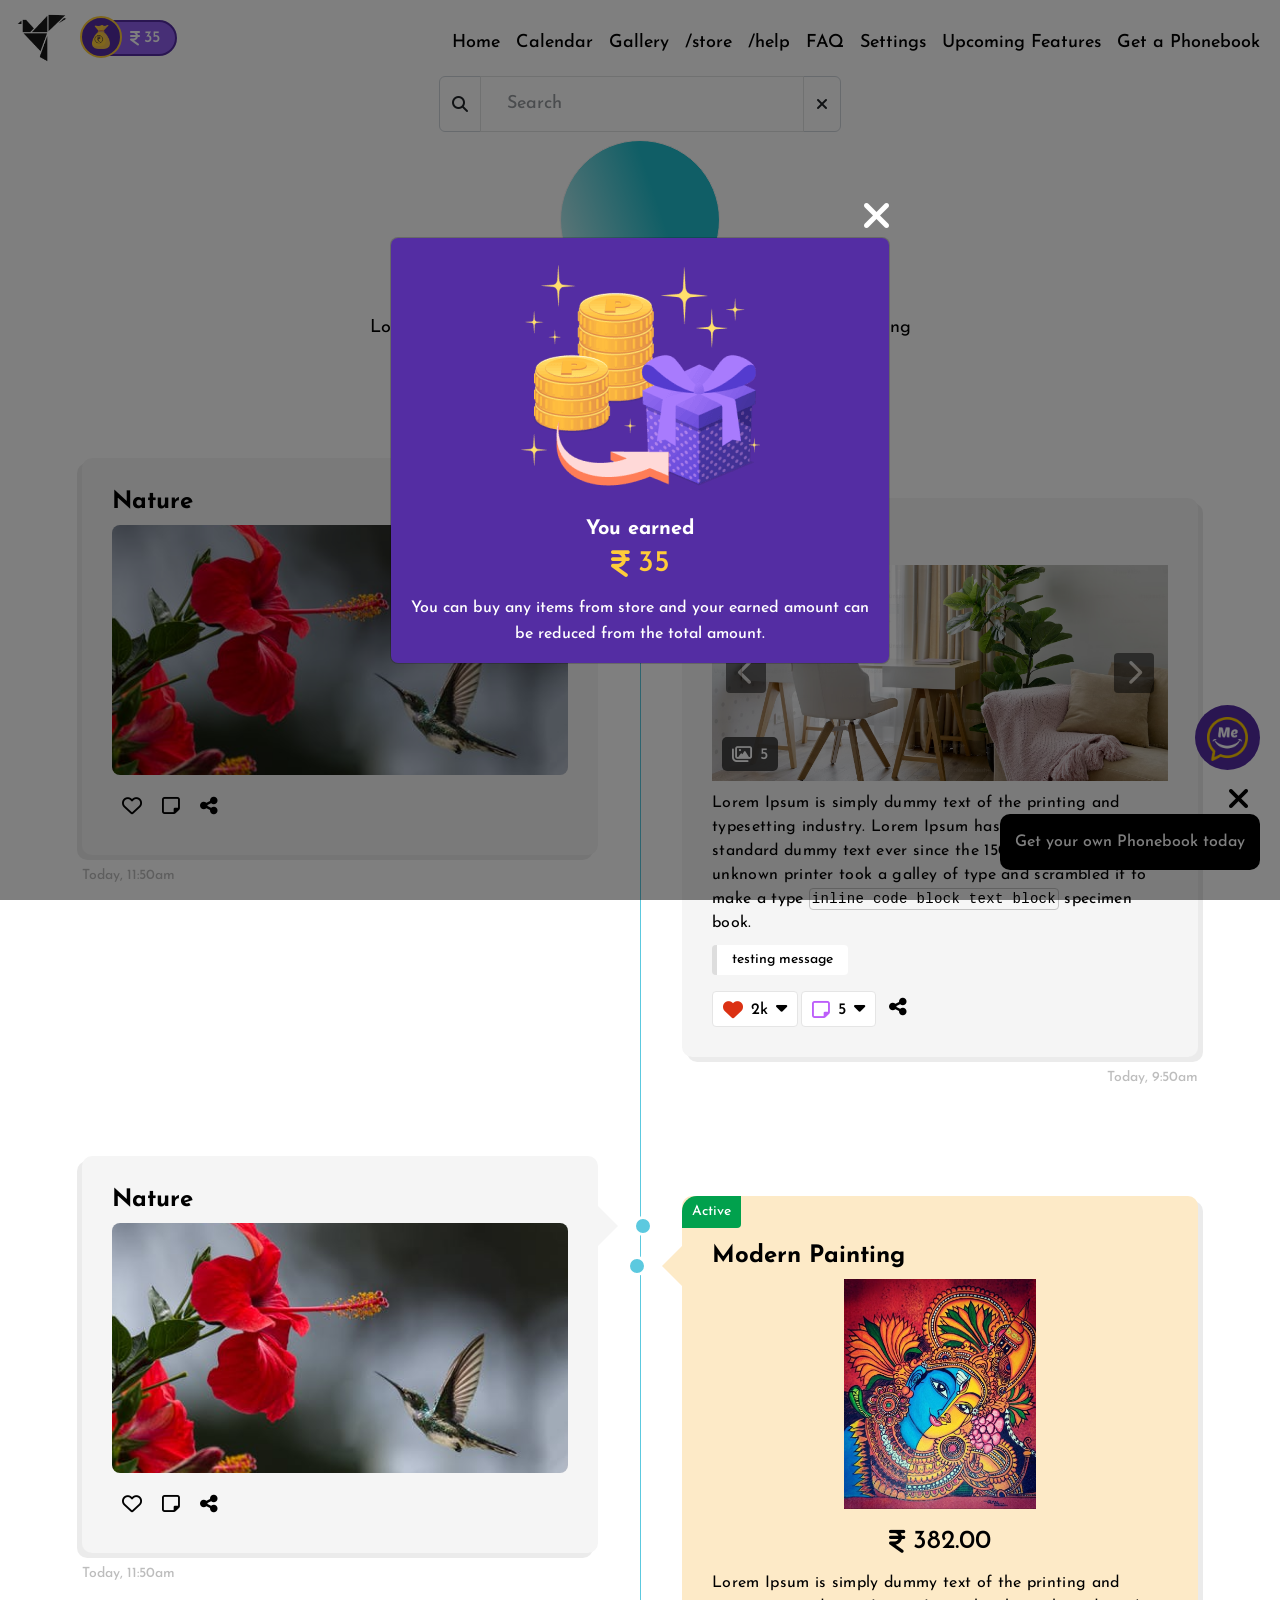
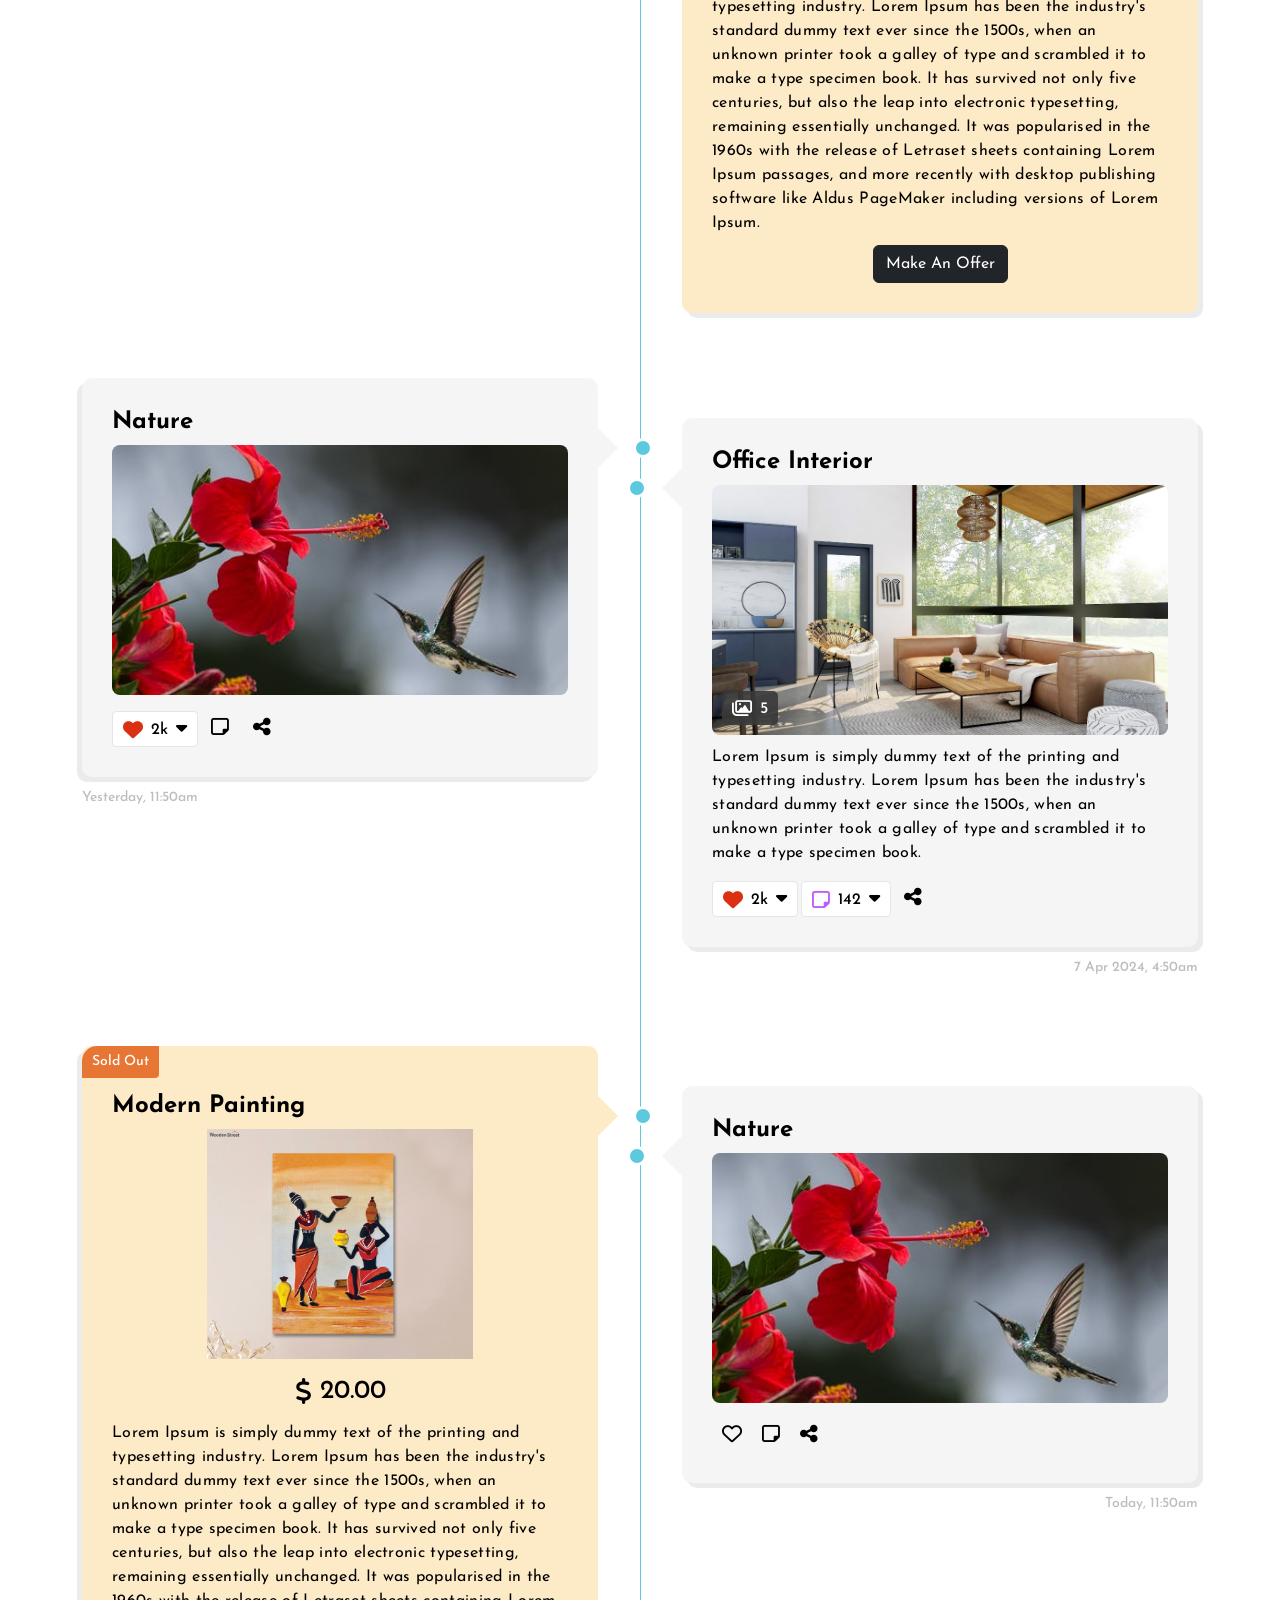
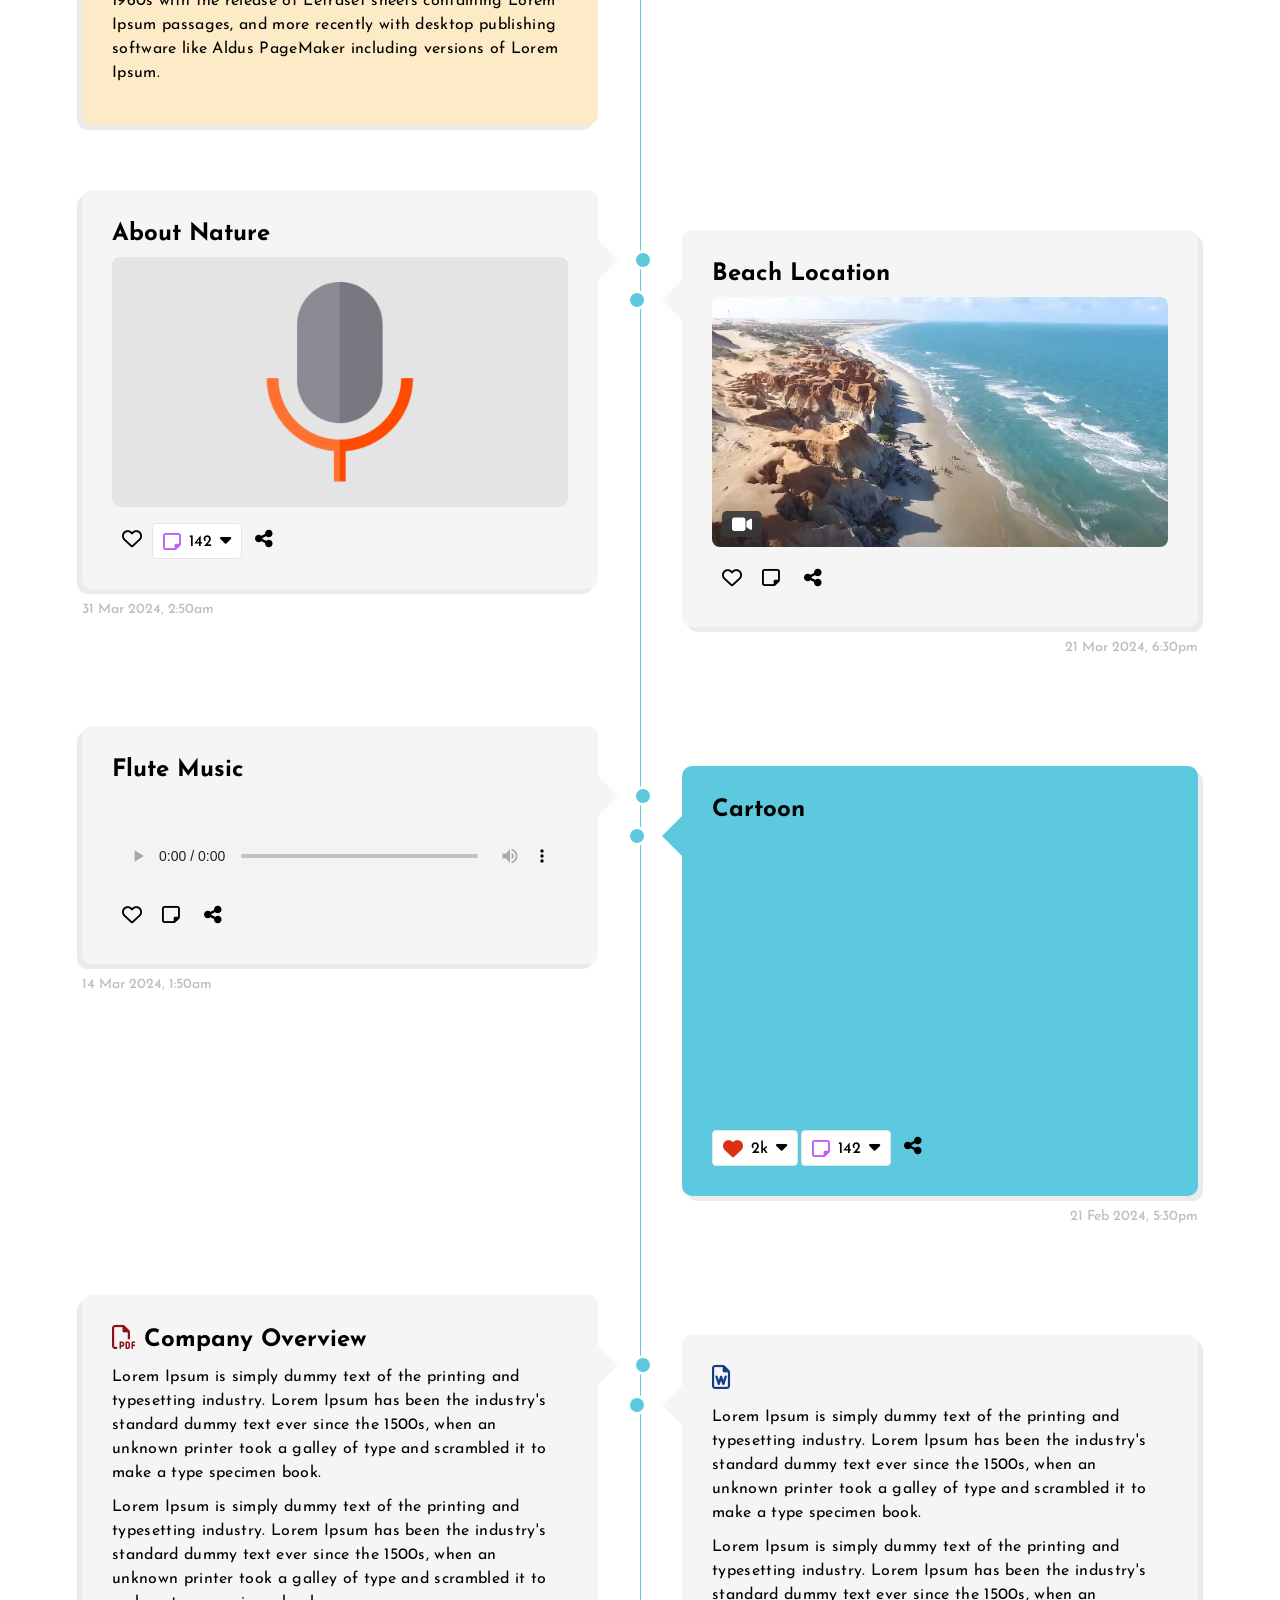
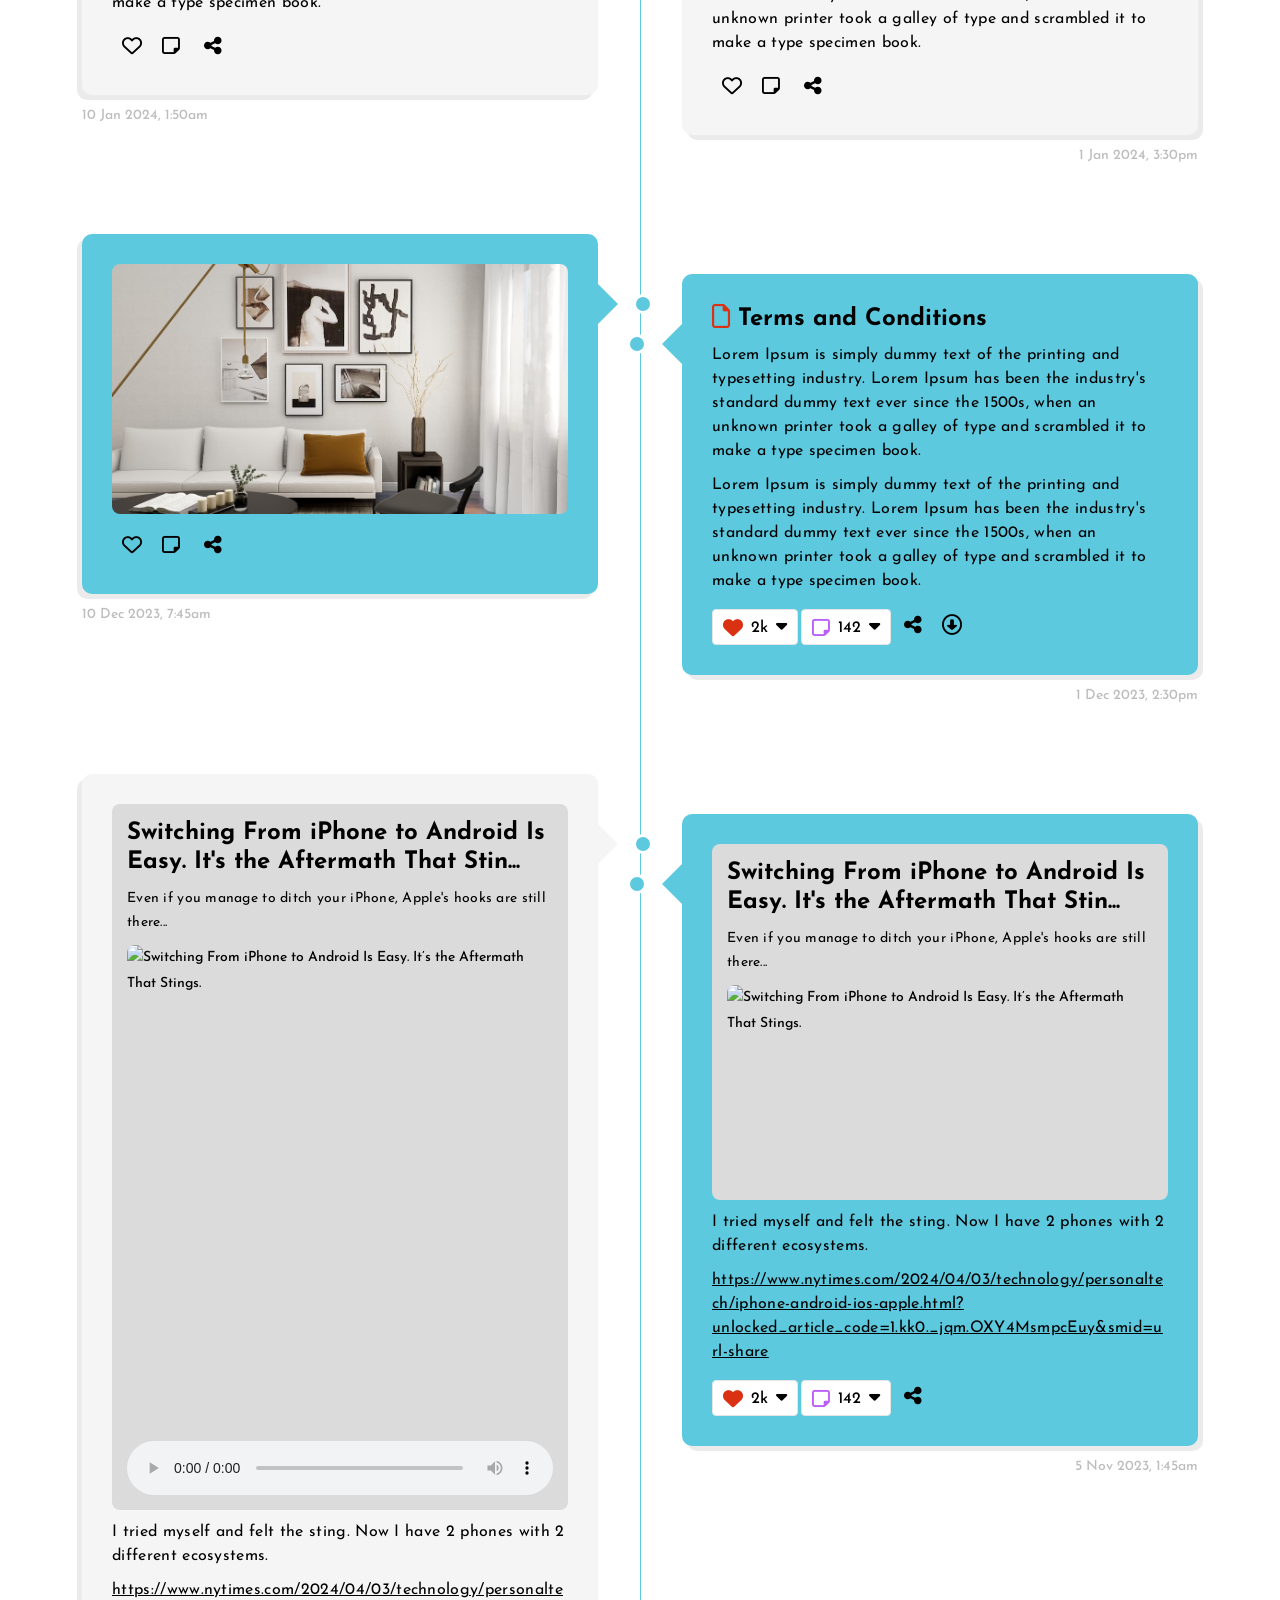
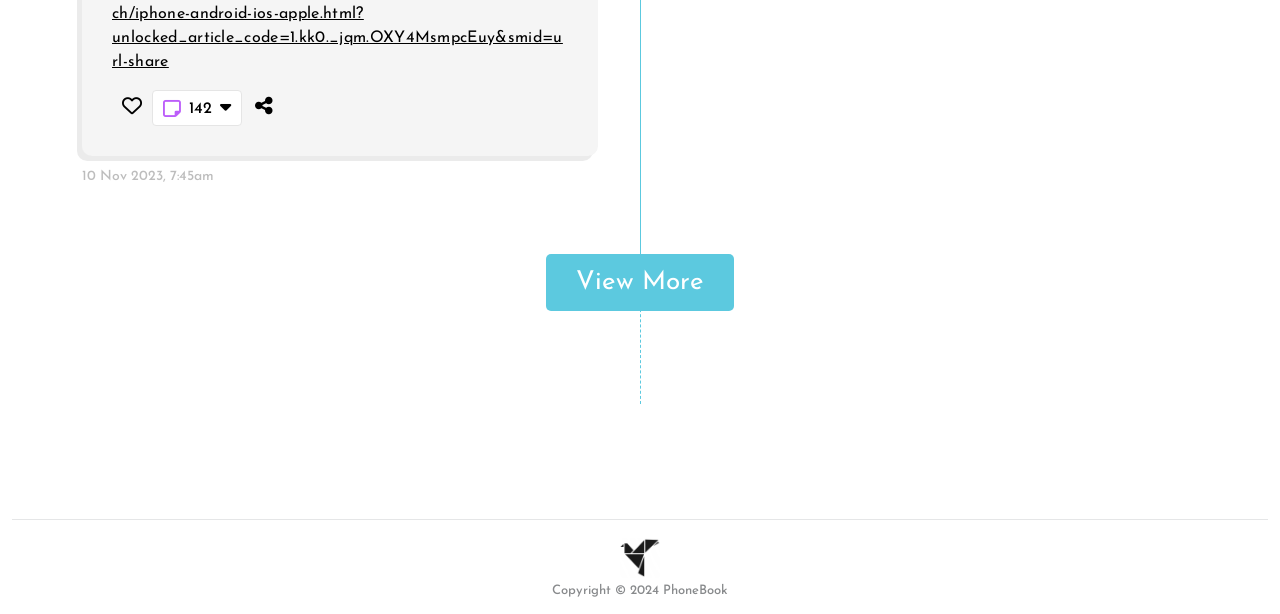
==== commit e37baf95: "Add files via upload" ====
--- a/index.html
+++ b/index.html
@@ -56,7 +56,7 @@
 
 
    </head>
-   <body class="accent-custom accent_rose">
+   <body class="accent-custom">
       <!-- <body class="accent-custom accent_black"> -->
    <!--<body class="accent-custom">-->
 
